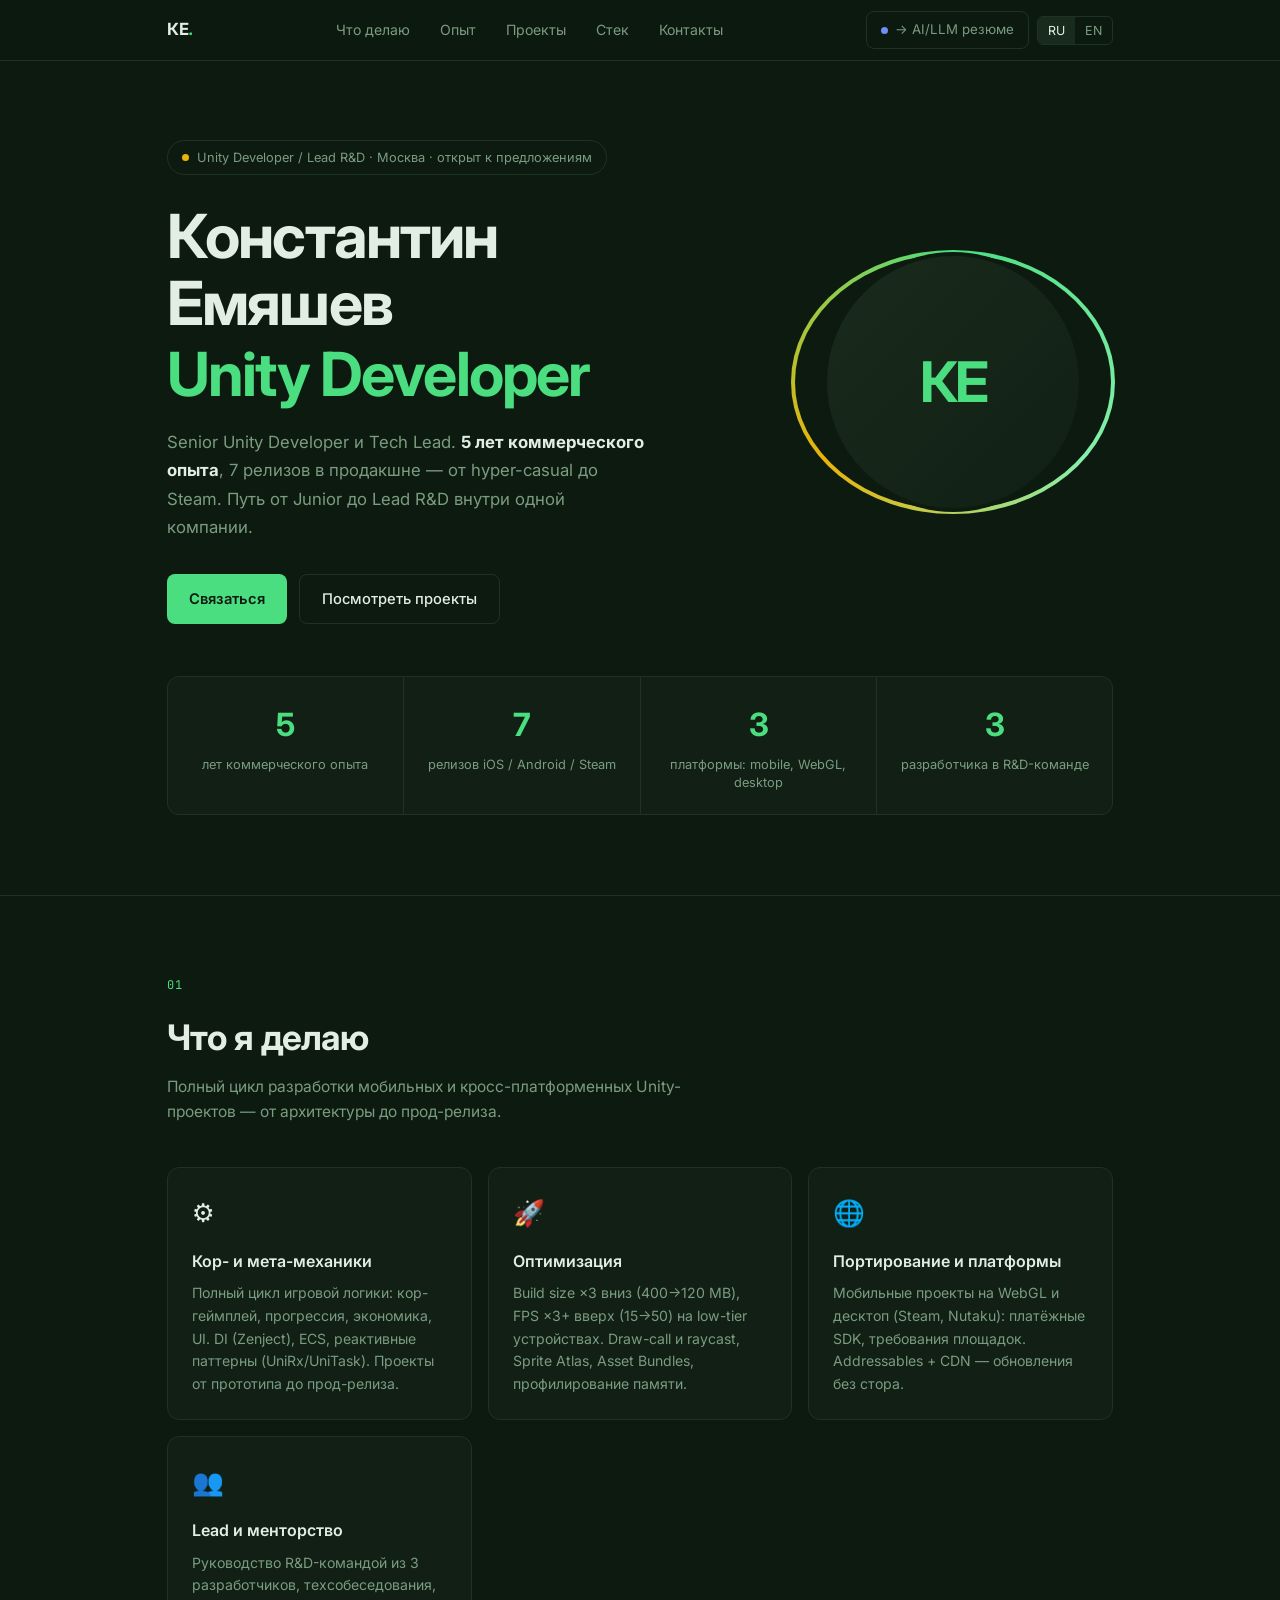
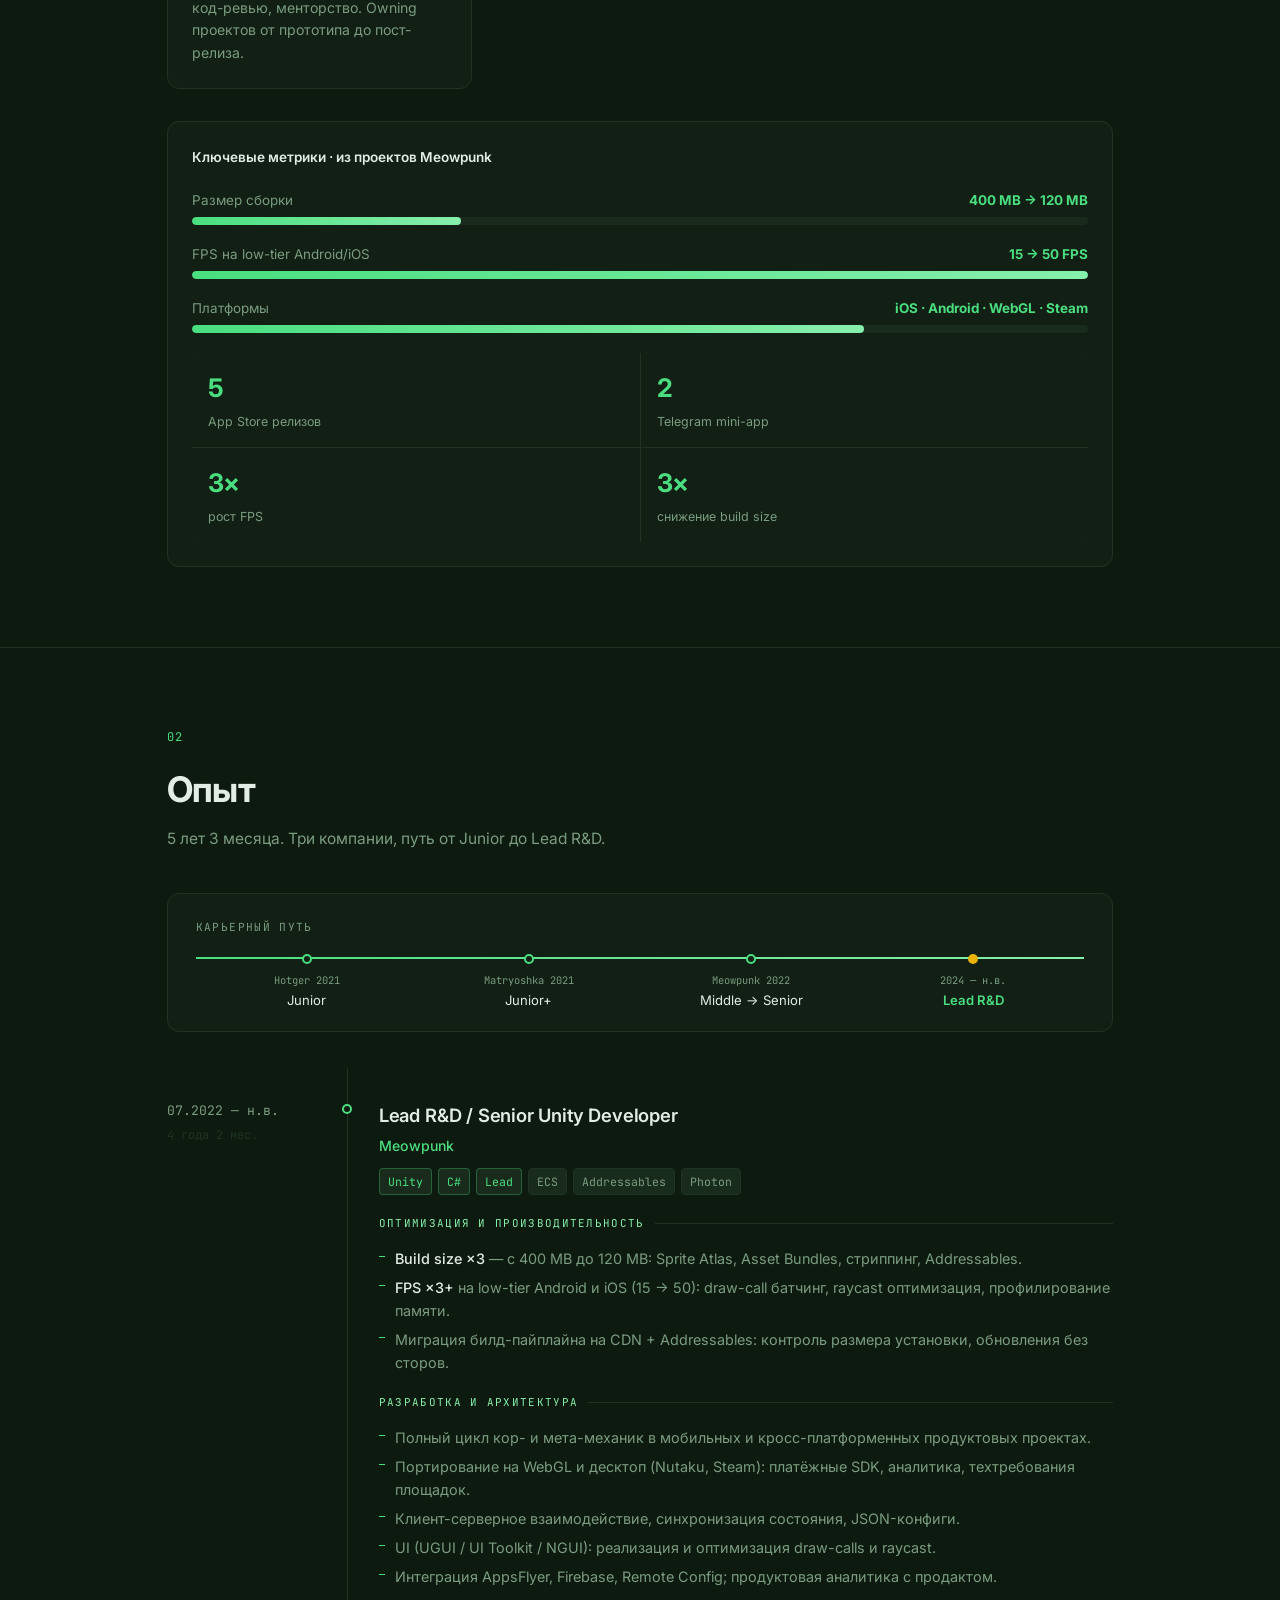
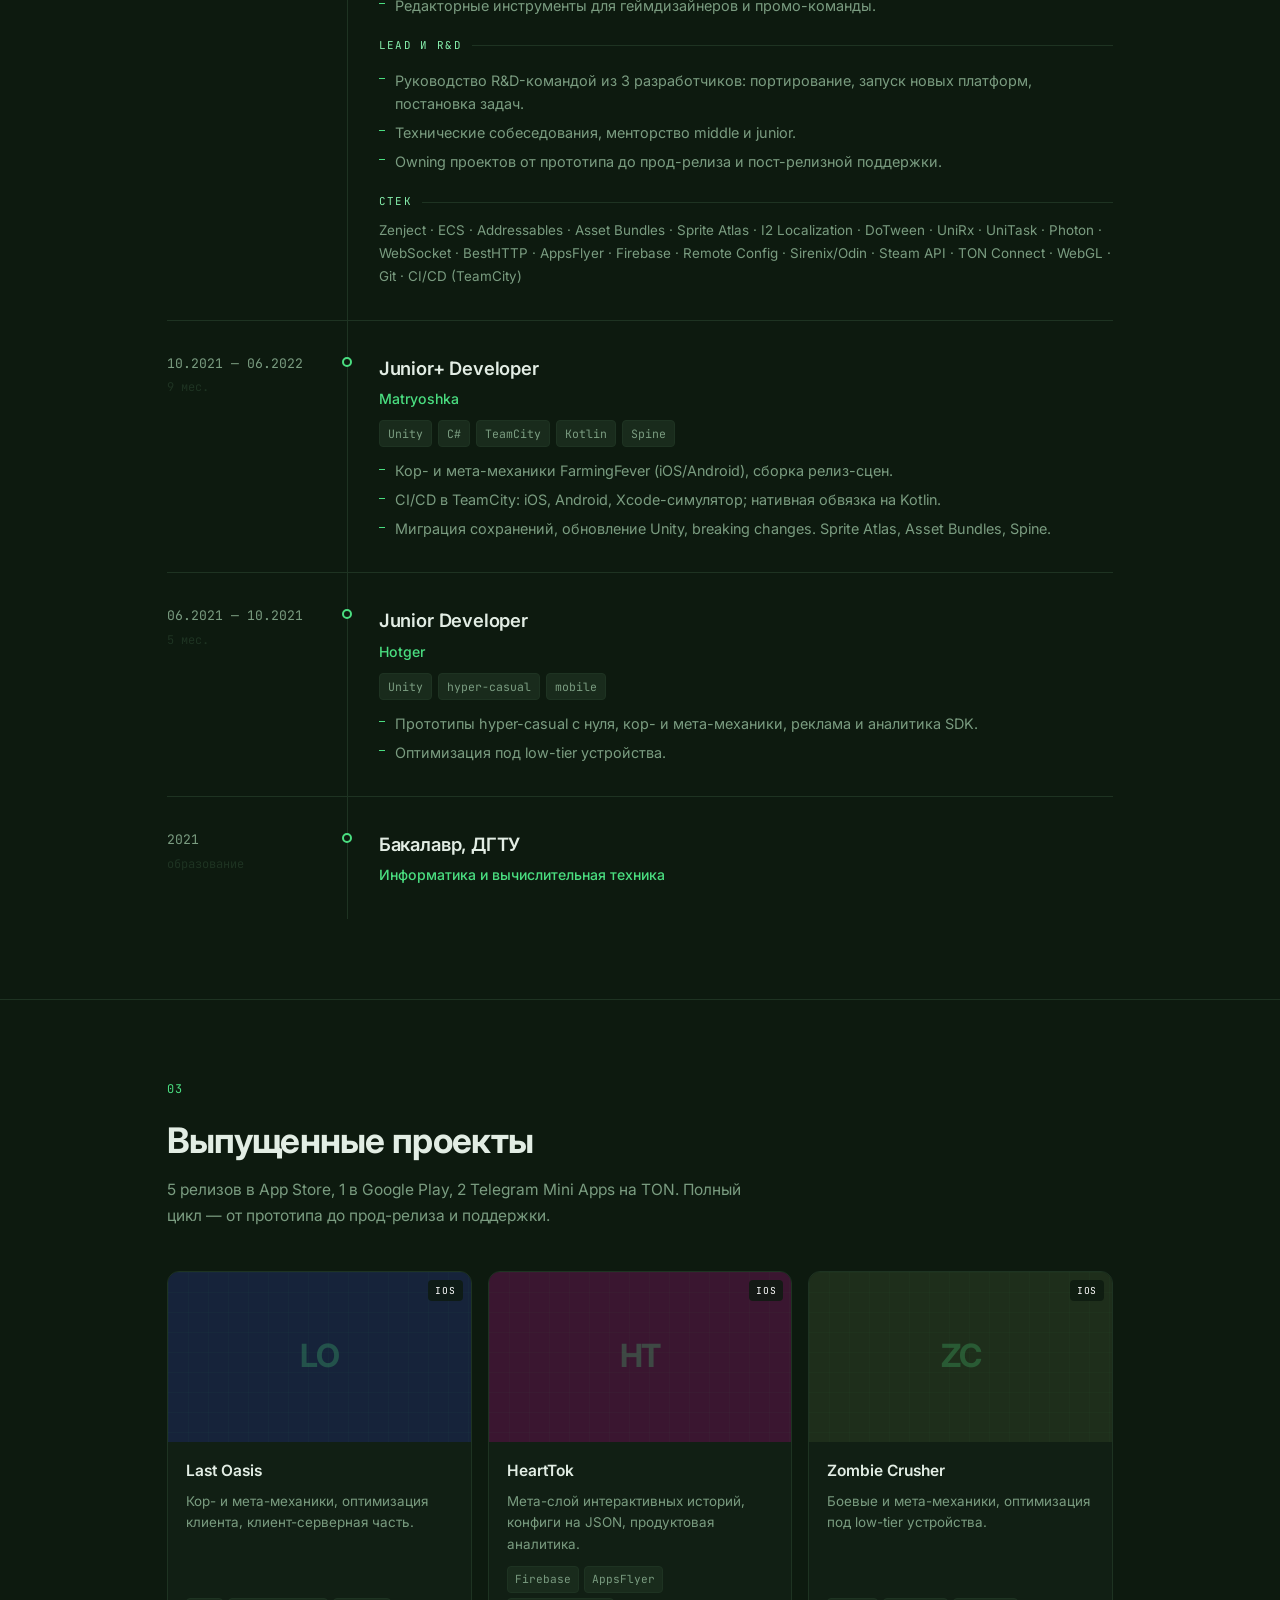
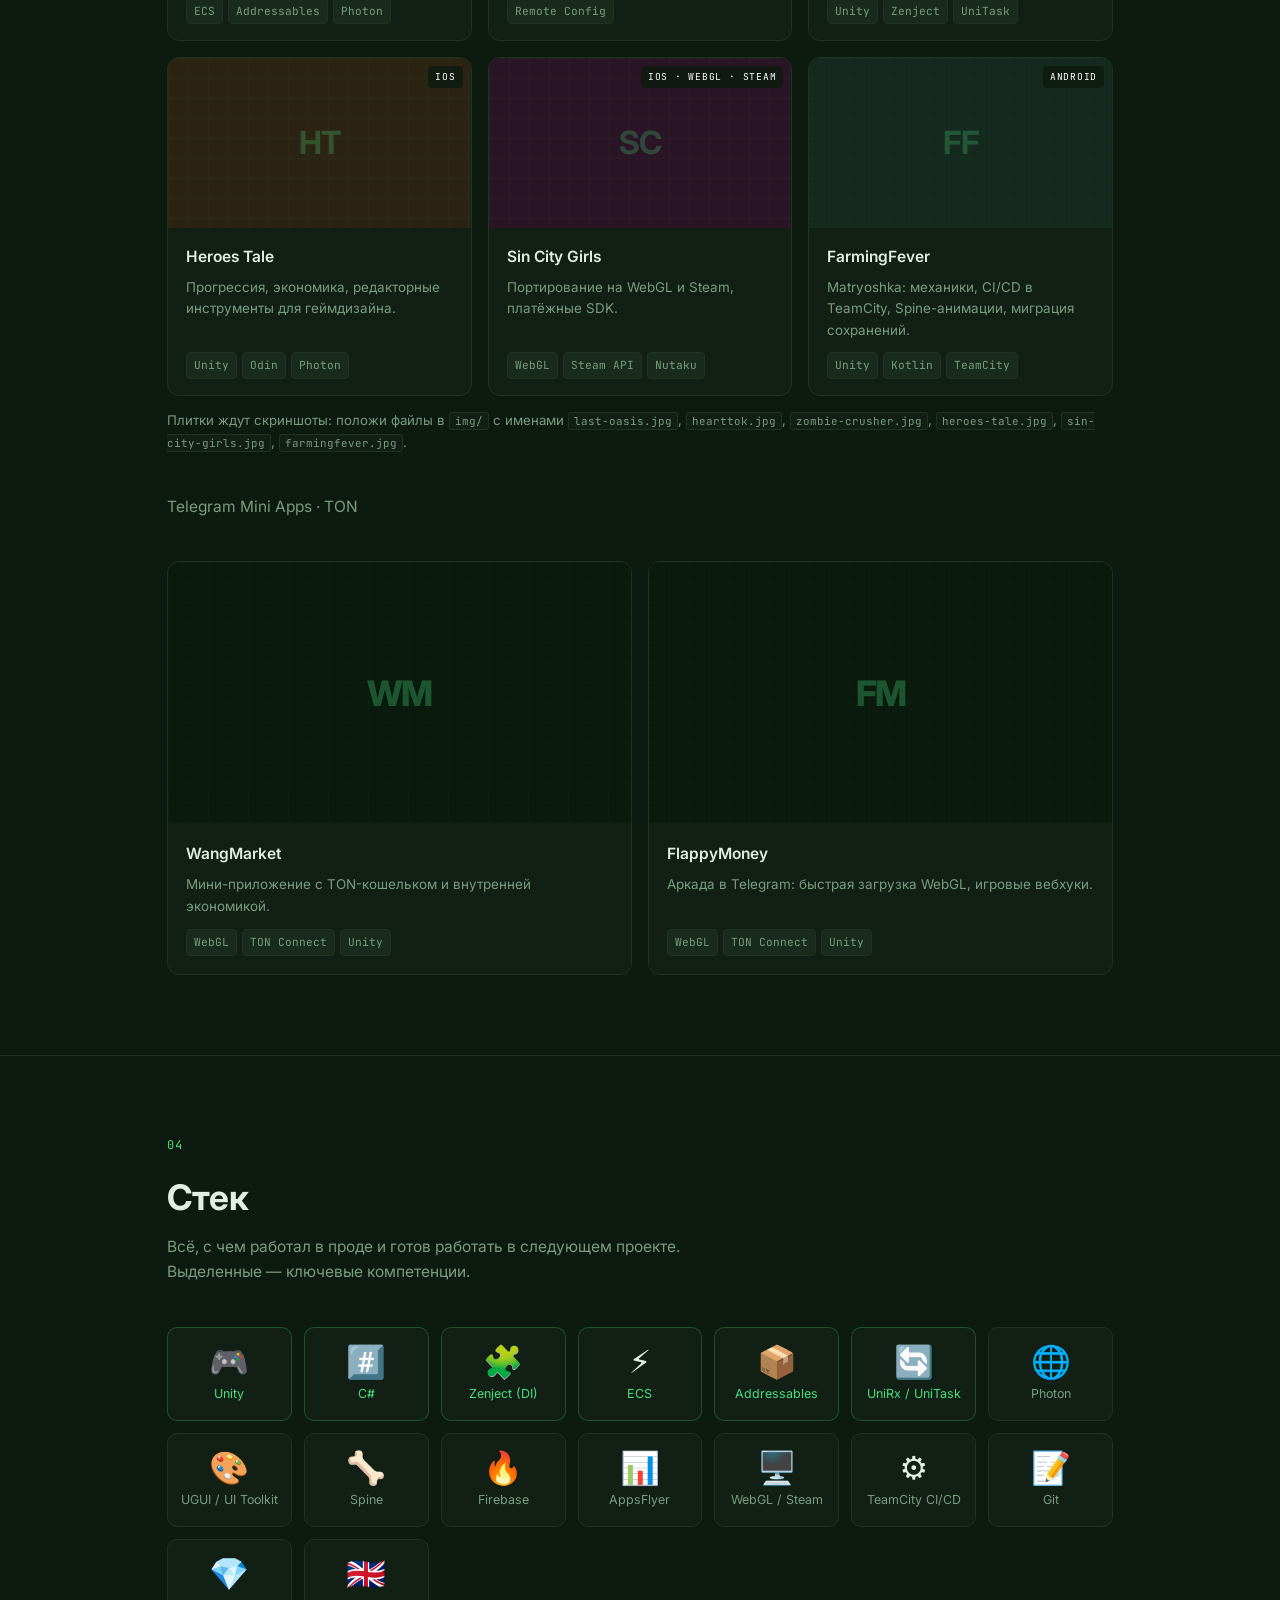
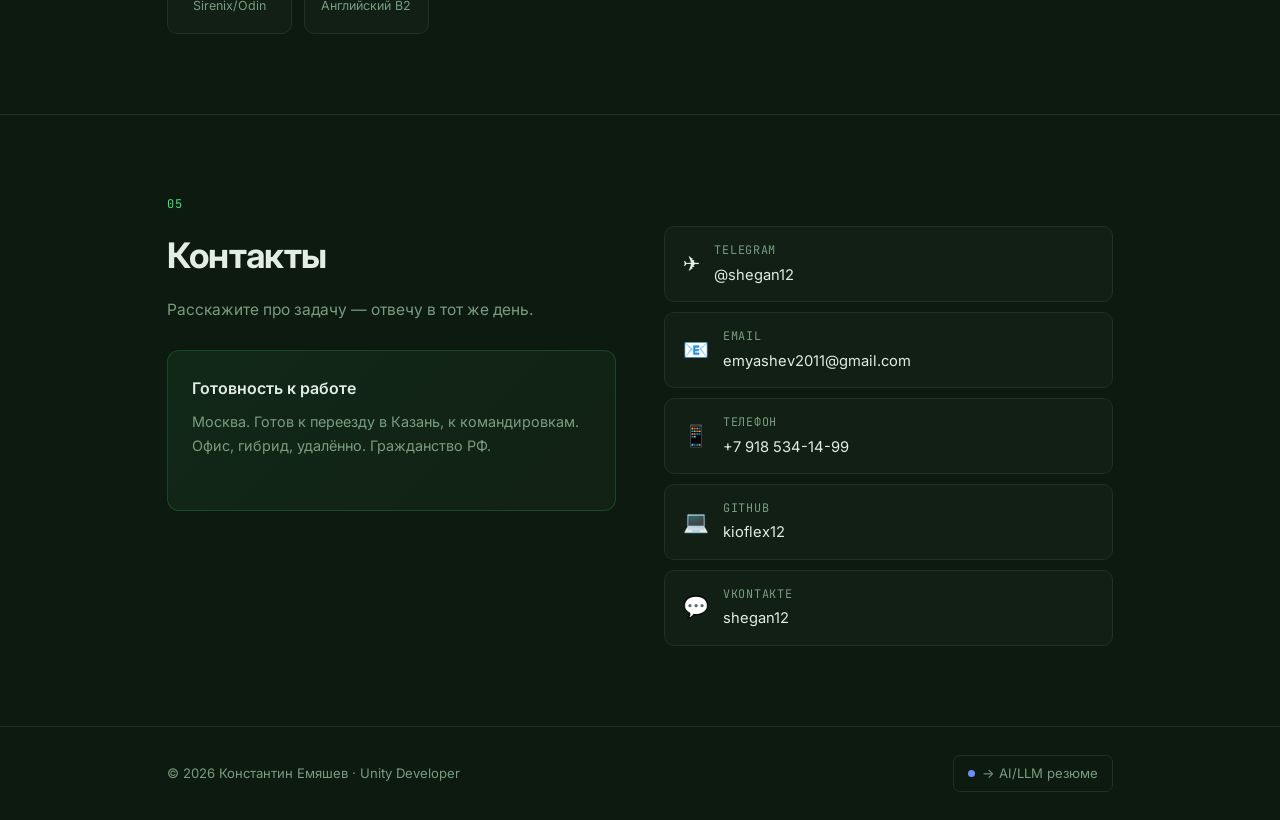
==== unity.html @ d5de6c8e "portfolio: two dark resumes (AI/LLM + Unity)" ====
<!DOCTYPE html>
<html lang="ru">
<head>
<meta charset="utf-8">
<meta name="viewport" content="width=device-width, initial-scale=1">
<meta name="color-scheme" content="dark">
<meta name="theme-color" content="#0D1A0F">
<title>Константин Емяшев — Unity Developer</title>
<link rel="preconnect" href="https://fonts.googleapis.com">
<link rel="preconnect" href="https://fonts.gstatic.com" crossorigin>
<link href="https://fonts.googleapis.com/css2?family=Inter:wght@300;400;500;600;700&family=JetBrains+Mono:wght@400;500&display=swap" rel="stylesheet">
<style>
*{box-sizing:border-box;margin:0;padding:0}
:root{
  --bg:#0D1A0F;
  --bg2:#111F14;
  --bg3:#192B1C;
  --border:#1E3322;
  --text:#E2EDE4;
  --muted:#7A9C80;
  --accent:#4ADE80;
  --accent2:#86EFAC;
  --signal:#EAB308;
  --pad:clamp(20px,6vw,80px);
  --maxw:1100px;
}
::selection{background:rgba(74,222,128,.3);color:#0D1A0F}
::-webkit-scrollbar{width:11px;height:11px}
::-webkit-scrollbar-track{background:#0D1A0F}
::-webkit-scrollbar-thumb{background:#22402A;border-radius:6px;border:2px solid #0D1A0F}
::-webkit-scrollbar-thumb:hover{background:#2F5539}
html{scrollbar-color:#22402A #0D1A0F}
html{scroll-behavior:smooth;background:#0D1A0F;color-scheme:dark;-webkit-tap-highlight-color:rgba(74,222,128,.22)}
body{background:var(--bg);color:var(--text);font-family:'Inter',system-ui,sans-serif;font-size:16px;line-height:1.65;-webkit-font-smoothing:antialiased;overflow-x:hidden}
a{color:inherit;text-decoration:none}
img{display:block;max-width:100%}
.wrap{max-width:var(--maxw);margin:0 auto;padding:0 var(--pad)}

/* NAV */
nav{position:fixed;top:0;left:0;right:0;z-index:100;background:rgba(13,26,15,.88);backdrop-filter:blur(16px);border-bottom:1px solid var(--border)}
.nav-in{max-width:var(--maxw);margin:0 auto;padding:0 var(--pad);height:60px;display:flex;align-items:center;gap:8px}
.nav-logo{font-weight:700;font-size:1.05rem;letter-spacing:-.01em;flex:none}
.nav-logo span{color:var(--accent)}
.nav-links{display:flex;gap:2px;margin:0 auto}
.nav-links a{padding:7px 14px;border-radius:6px;font-size:.88rem;color:var(--muted);transition:.2s}
.nav-links a:hover,.nav-links a.active{background:var(--bg3);color:var(--text)}
.nav-switch a{display:inline-flex;align-items:center;gap:7px;padding:7px 14px;border:1px solid var(--border);border-radius:8px;font-size:.83rem;color:var(--muted);transition:.2s}
.nav-switch a:hover{border-color:var(--accent2);color:var(--accent2)}
.nav-switch .pip{width:7px;height:7px;border-radius:50%;background:#6C8EF5;flex:none}
.lang-sw{display:flex;border:1px solid var(--border);border-radius:6px;overflow:hidden}
.lang-sw button{background:none;border:0;padding:6px 10px;cursor:pointer;color:var(--muted);font-size:.78rem;font-family:inherit;transition:.18s}
.lang-sw button.on{background:var(--bg3);color:var(--text)}
#progress{position:fixed;top:0;left:0;height:2px;background:var(--accent);z-index:200;width:0}

/* HERO */
#home{padding:140px 0 80px;border-top:0}
.hero-grid{display:grid;grid-template-columns:1fr 320px;gap:64px;align-items:center}
.hero-eyebrow{display:inline-flex;align-items:center;gap:8px;border:1px solid var(--border);border-radius:20px;padding:6px 14px;font-size:.8rem;color:var(--muted);margin-bottom:28px}
.hero-eyebrow .dot{width:7px;height:7px;border-radius:50%;background:var(--signal);animation:pulse 2s ease-out infinite}
@keyframes pulse{0%{box-shadow:0 0 0 0 rgba(234,179,8,.5)}70%{box-shadow:0 0 0 10px transparent}100%{box-shadow:0 0 0 0 transparent}}
h1{font-size:clamp(2.4rem,5.5vw,3.8rem);font-weight:700;line-height:1.1;letter-spacing:-.03em}
h1 .role-line{display:block;color:var(--accent);margin-top:4px}
.hero-sub{margin-top:20px;color:var(--muted);max-width:44ch;font-size:1.05rem;line-height:1.7}
.hero-sub b{color:var(--text)}
.hero-cta{display:flex;gap:12px;margin-top:32px;flex-wrap:wrap}
.btn{display:inline-flex;align-items:center;gap:8px;padding:12px 22px;border-radius:8px;font-size:.92rem;font-weight:500;font-family:inherit;cursor:pointer;border:0;transition:.2s}
.btn-primary{background:var(--accent);color:#0D1A0F;font-weight:600}
.btn-primary:hover{background:var(--accent2);transform:translateY(-1px)}
.btn-outline{background:transparent;border:1px solid var(--border);color:var(--text)}
.btn-outline:hover{border-color:var(--accent);color:var(--accent)}
.salary-badge{display:inline-flex;align-items:baseline;gap:8px;margin-top:22px;background:linear-gradient(135deg,rgba(74,222,128,.1),rgba(134,239,172,.06));border:1px solid rgba(74,222,128,.22);border-radius:10px;padding:12px 18px}
.salary-badge .amount{font-size:1.6rem;font-weight:700;letter-spacing:-.02em;color:var(--accent)}
.salary-badge .label{font-size:.78rem;color:var(--muted)}
/* avatar spinner — green variant */
.avatar-wrap{position:relative;display:flex;justify-content:center}
.avatar-wrap::before{content:"";position:absolute;inset:-2px;border-radius:50%;background:conic-gradient(var(--accent),var(--accent2),var(--signal),var(--accent));animation:spin 10s linear infinite}
@keyframes spin{to{transform:rotate(360deg)}}
.avatar-wrap::after{content:"";position:absolute;inset:2px;border-radius:50%;background:var(--bg)}
.avatar-placeholder{width:260px;height:260px;border-radius:50%;background:linear-gradient(135deg,var(--bg3),var(--bg2));border:4px solid var(--bg);position:relative;z-index:1;display:flex;align-items:center;justify-content:center;font-size:3.5rem;font-weight:700;color:var(--accent);letter-spacing:-.05em}
/* stats */
.stats{display:grid;grid-template-columns:repeat(4,1fr);gap:1px;background:var(--border);border:1px solid var(--border);border-radius:12px;overflow:hidden;margin-top:52px}
.stat{background:var(--bg2);padding:22px 18px;text-align:center}
.stat .n{font-size:2rem;font-weight:700;letter-spacing:-.03em;color:var(--accent)}
.stat .l{font-size:.8rem;color:var(--muted);margin-top:4px;line-height:1.4}

/* metrics panel */
.metrics-panel{background:var(--bg2);border:1px solid var(--border);border-radius:12px;padding:24px;overflow:hidden}
.mp-head{font-size:.85rem;font-weight:600;margin-bottom:20px;color:var(--text)}
.mp-item{margin-bottom:18px}
.mp-item:last-child{margin-bottom:0}
.mp-label{font-size:.84rem;color:var(--muted);margin-bottom:6px;display:flex;justify-content:space-between}
.mp-label b{color:var(--accent)}
.mp-track{height:8px;background:var(--bg3);border-radius:4px;overflow:hidden}
.mp-fill{height:100%;width:var(--w);background:linear-gradient(90deg,var(--accent),var(--accent2));border-radius:4px;transform-origin:left;animation:grow 1.4s cubic-bezier(.2,.8,.2,1) both;animation-delay:var(--d,0s)}
@keyframes grow{from{transform:scaleX(0)}to{transform:scaleX(1)}}
.mp-grid{display:grid;grid-template-columns:1fr 1fr;gap:1px;background:var(--border);margin-top:1px;border-radius:8px;overflow:hidden}
.mp-box{background:var(--bg2);padding:14px 16px}
.mp-box .n{font-size:1.6rem;font-weight:700;letter-spacing:-.03em;color:var(--accent)}
.mp-box .l{font-size:.78rem;color:var(--muted);margin-top:3px}

/* sections */
section{padding:80px 0;border-top:1px solid var(--border)}
.sec-label{font-size:.75rem;font-family:'JetBrains Mono',monospace;letter-spacing:.14em;text-transform:uppercase;color:var(--accent);margin-bottom:12px}
h2{font-size:clamp(1.6rem,3vw,2.2rem);font-weight:700;letter-spacing:-.02em;margin-bottom:8px}
.sec-sub{color:var(--muted);max-width:58ch;margin-bottom:42px;font-size:.97rem}

/* cap cards */
.cap-grid{display:grid;grid-template-columns:repeat(auto-fit,minmax(240px,1fr));gap:16px}
.cap-card{background:var(--bg2);border:1px solid var(--border);border-radius:12px;padding:24px;position:relative;overflow:hidden;transition:border-color .25s,transform .25s}
.cap-card::before{content:"";position:absolute;inset:0;background:linear-gradient(135deg,rgba(74,222,128,.05),transparent);opacity:0;transition:opacity .3s}
.cap-card:hover{border-color:var(--accent);transform:translateY(-3px)}
.cap-card:hover::before{opacity:1}
.cap-icon{font-size:1.6rem;margin-bottom:14px}
.cap-card h3{font-size:1rem;font-weight:600;margin-bottom:8px}
.cap-card p{font-size:.88rem;color:var(--muted);line-height:1.6}

/* experience */
.track-wrap{background:var(--bg2);border:1px solid var(--border);border-radius:12px;padding:24px 28px 22px;margin-bottom:36px}
.track-label{font-family:'JetBrains Mono',monospace;font-size:.7rem;letter-spacing:.12em;text-transform:uppercase;color:var(--muted);margin-bottom:20px}
.track-rail{position:relative;height:2px;background:var(--border)}
.track-rail .fill{position:absolute;inset:0;width:0;background:linear-gradient(90deg,var(--accent),var(--accent2));transition:width 1.6s cubic-bezier(.3,.8,.2,1) .1s}
.track-wrap.go .fill{width:100%}
.track-pts{display:grid;margin-top:-5px}
.track-pt{text-align:center}
.track-pt .dot{width:10px;height:10px;border:2px solid var(--border);background:var(--bg2);border-radius:50%;margin:0 auto;transform:scale(.4);transition:transform .4s,border-color .4s;transition-delay:var(--td)}
.track-wrap.go .dot{transform:scale(1);border-color:var(--accent)}
.track-pt.last .dot{background:var(--signal)}
.track-wrap.go .track-pt.last .dot{border-color:var(--signal)}
.track-pt .yr{font-family:'JetBrains Mono',monospace;font-size:.65rem;color:var(--muted);margin-top:8px;display:block}
.track-pt .rl{font-size:.82rem;color:var(--text);margin-top:3px;display:block;line-height:1.3}
.track-pt.last .rl{color:var(--accent);font-weight:600}

.timeline{display:grid;gap:0}
.job{display:grid;grid-template-columns:180px 1fr;gap:32px;padding:32px 0;border-top:1px solid var(--border);position:relative}
.job::before{content:"";position:absolute;left:180px;top:0;bottom:0;width:1px;background:var(--border)}
.job:first-child{border-top:0}
.job-when{padding-right:24px}
.job-when .period{font-size:.82rem;color:var(--muted);font-family:'JetBrains Mono',monospace}
.job-when .dur{font-size:.75rem;color:var(--border);margin-top:4px;font-family:'JetBrains Mono',monospace}
.job-dot{width:10px;height:10px;border-radius:50%;border:2px solid var(--accent);background:var(--bg);position:absolute;left:175px;top:36px}
.job h3{font-size:1.15rem;font-weight:600;letter-spacing:-.01em}
.job .co{color:var(--accent);font-size:.88rem;margin-top:4px;font-weight:500}
.job-tags{display:flex;gap:6px;flex-wrap:wrap;margin-top:10px}
.tag{font-size:.72rem;font-family:'JetBrains Mono',monospace;background:var(--bg3);border:1px solid var(--border);padding:3px 8px;border-radius:4px;color:var(--muted)}
.tag.hi{border-color:rgba(74,222,128,.3);color:var(--accent)}
ul.jlist{margin-top:14px;list-style:none;display:grid;gap:6px}
ul.jlist li{font-size:.9rem;color:var(--muted);padding-left:16px;position:relative;line-height:1.6}
ul.jlist li::before{content:"";position:absolute;left:0;top:.65em;width:6px;height:1px;background:var(--accent)}
ul.jlist li b{color:var(--text);font-weight:500}
.job-sub{font-family:'JetBrains Mono',monospace;font-size:.68rem;letter-spacing:.12em;text-transform:uppercase;color:var(--accent2);margin-top:20px;margin-bottom:8px;display:flex;align-items:center;gap:10px}
.job-sub::after{content:"";height:1px;background:var(--border);flex:1}
.stack-inline{font-size:.84rem;color:var(--muted);margin-top:6px;line-height:1.7}

/* projects — shot cards */
.shots-grid{display:grid;grid-template-columns:repeat(auto-fill,minmax(260px,1fr));gap:16px}
.shot-card{background:var(--bg2);border:1px solid var(--border);border-radius:12px;overflow:hidden;text-decoration:none;display:flex;flex-direction:column;transition:border-color .25s,transform .25s}
.shot-card:hover{border-color:var(--accent);transform:translateY(-4px)}
.shot-cover{aspect-ratio:16/9;background:var(--bg3);position:relative;overflow:hidden;display:flex;align-items:center;justify-content:center;background-size:cover;background-position:center}
.shot-cover .cg{position:absolute;inset:0;opacity:.22;background:linear-gradient(rgba(74,222,128,.12) 1px,transparent 1px) 0 0/100% 20px,linear-gradient(90deg,rgba(74,222,128,.12) 1px,transparent 1px) 0 0/20px 100%}
.shot-cover.has-img .cg,.shot-cover.has-img .mk{display:none}
.shot-cover::after{content:"";position:absolute;inset:0;background:linear-gradient(110deg,transparent 40%,rgba(255,255,255,.07) 50%,transparent 60%);transform:translateX(-120%);transition:transform .7s ease}
.shot-card:hover .shot-cover::after{transform:translateX(120%)}
.shot-cover .pf-tag{position:absolute;top:8px;right:8px;font-family:'JetBrains Mono',monospace;font-size:.6rem;letter-spacing:.08em;text-transform:uppercase;background:rgba(13,26,15,.82);color:#fff;padding:3px 7px;border-radius:4px}
.shot-cover .mk{font-size:2rem;font-weight:700;letter-spacing:-.04em;color:rgba(74,222,128,.25);position:relative;z-index:1;transition:transform .4s}
.shot-card:hover .mk{transform:scale(1.08)}
.shot-body{padding:16px 18px;flex:1;display:flex;flex-direction:column;gap:7px}
.shot-body h3{font-size:.97rem;font-weight:600}
.shot-body p{font-size:.84rem;color:var(--muted);line-height:1.6;flex:1}
.shot-tags{display:flex;flex-wrap:wrap;gap:5px;margin-top:4px}
.shot-tags span{font-size:.7rem;font-family:'JetBrains Mono',monospace;background:var(--bg3);border:1px solid var(--border);padding:3px 7px;border-radius:4px;color:var(--muted)}
.proj-grid{display:grid;grid-template-columns:repeat(auto-fit,minmax(280px,1fr));gap:16px}
.proj-card{background:var(--bg2);border:1px solid var(--border);border-radius:12px;overflow:hidden;text-decoration:none;display:flex;flex-direction:column;transition:border-color .25s,transform .25s}
.proj-card:hover{border-color:var(--accent);transform:translateY(-4px)}
.proj-cover{aspect-ratio:16/9;background:var(--bg3);display:flex;align-items:center;justify-content:center;font-size:2.2rem;position:relative;overflow:hidden}
.proj-cover .cg{position:absolute;inset:0;opacity:.22;background:linear-gradient(rgba(74,222,128,.12) 1px,transparent 1px) 0 0/100% 20px,linear-gradient(90deg,rgba(74,222,128,.12) 1px,transparent 1px) 0 0/20px 100%}
.proj-body{padding:18px;flex:1;display:flex;flex-direction:column;gap:8px}
.proj-body h3{font-size:.97rem;font-weight:600}
.proj-body p{font-size:.84rem;color:var(--muted);line-height:1.6;flex:1}
.proj-tags{display:flex;flex-wrap:wrap;gap:5px;margin-top:4px}
.proj-tags span{font-size:.7rem;font-family:'JetBrains Mono',monospace;background:var(--bg3);border:1px solid var(--border);padding:3px 7px;border-radius:4px;color:var(--muted)}

/* stack */
.stack-grid{display:grid;grid-template-columns:repeat(auto-fill,minmax(110px,1fr));gap:12px}
.stack-item{background:var(--bg2);border:1px solid var(--border);border-radius:10px;padding:18px 12px;text-align:center;transition:border-color .2s,transform .2s,background .2s;cursor:default}
.stack-item:hover{border-color:var(--accent);transform:translateY(-3px);background:var(--bg3)}
.stack-icon{font-size:2rem;margin-bottom:8px;line-height:1}
.stack-name{font-size:.78rem;color:var(--muted);line-height:1.3}
.stack-item.key .stack-name{color:var(--accent)}
.stack-item.key{border-color:rgba(74,222,128,.25)}

/* contact */
.contact-grid{display:grid;grid-template-columns:1fr 1fr;gap:48px;align-items:start}
.contact-text h2{margin-bottom:12px}
.contact-text p{color:var(--muted);font-size:.97rem;margin-bottom:28px}
.contact-links{display:grid;gap:10px}
.contact-link{display:flex;align-items:center;gap:14px;background:var(--bg2);border:1px solid var(--border);border-radius:10px;padding:14px 18px;transition:border-color .2s,transform .2s}
.contact-link:hover{border-color:var(--accent);transform:translateX(4px)}
.cl-icon{font-size:1.3rem;flex:none}
.cl-body .cl-label{font-size:.74rem;color:var(--muted);font-family:'JetBrains Mono',monospace;letter-spacing:.06em;text-transform:uppercase}
.cl-body .cl-val{font-size:.92rem;color:var(--text);margin-top:2px}
.avail-card{background:linear-gradient(135deg,rgba(74,222,128,.07),rgba(134,239,172,.04));border:1px solid rgba(74,222,128,.18);border-radius:12px;padding:24px;margin-top:20px}
.avail-card p{color:var(--muted);font-size:.9rem;line-height:1.7}
.avail-card .ac-head{font-weight:600;color:var(--text);margin-bottom:8px;font-size:1rem}
footer{border-top:1px solid var(--border);padding:28px 0}
.foot-in{display:flex;justify-content:space-between;align-items:center;flex-wrap:wrap;gap:12px}
.foot-in span{font-size:.82rem;color:var(--muted)}
.foot-other a{display:inline-flex;align-items:center;gap:7px;font-size:.83rem;color:var(--muted);border:1px solid var(--border);padding:7px 14px;border-radius:7px;transition:.2s}
.foot-other a:hover{border-color:#6C8EF5;color:#6C8EF5}
.foot-other .pip2{width:7px;height:7px;border-radius:50%;background:#6C8EF5}
/* note */
.shot-note{font-size:.83rem;color:var(--muted);margin-top:14px}
.shot-note code{background:var(--bg2);border:1px solid var(--border);padding:1px 5px;border-radius:3px;font-family:'JetBrains Mono',monospace;font-size:.82em}

/* reveal */
.rv{opacity:0;transform:translateY(18px);transition:opacity .65s ease,transform .65s ease;transition-delay:var(--rd,0s)}
.rv.in{opacity:1;transform:none}

@media(max-width:860px){
  .hero-grid{grid-template-columns:1fr}
  .avatar-wrap{display:none}
  .stats{grid-template-columns:repeat(2,1fr)}
  .job{grid-template-columns:1fr;gap:12px}
  .job::before,.job-dot{display:none}
  .nav-links{display:none}
  .contact-grid{grid-template-columns:1fr}
  .track-pts{font-size:.7rem}
}
@media(prefers-reduced-motion:reduce){
  *{animation-duration:.001s!important;transition-duration:.001s!important}
  .rv{opacity:1;transform:none}
  .mp-fill{animation:none;transform:scaleX(1)}
}
</style>
</head>
<body>
<div id="progress"></div>
<nav>
  <div class="nav-in">
    <a class="nav-logo" href="#home">КЕ<span>.</span></a>
    <div class="nav-links">
      <a href="#cap" data-i="n1">Что делаю</a>
      <a href="#exp" data-i="n2">Опыт</a>
      <a href="#proj" data-i="n3">Проекты</a>
      <a href="#stack" data-i="n4">Стек</a>
      <a href="#contact" data-i="n5">Контакты</a>
    </div>
    <div class="nav-switch">
      <a href="ai.html"><span class="pip"></span><span data-i="sw">→ AI/LLM резюме</span></a>
    </div>
    <div class="lang-sw">
      <button class="on" id="ru">RU</button>
      <button id="en">EN</button>
    </div>
  </div>
</nav>

<!-- HERO -->
<section id="home">
<div class="wrap">
  <div class="hero-grid">
    <div>
      <div class="hero-eyebrow"><span class="dot"></span><span data-i="ey">Unity Developer / Lead R&D · Москва · открыт к предложениям</span></div>
      <h1>
        <span>Константин Емяшев</span>
        <span class="role-line" data-i="h1role">Unity Developer</span>
      </h1>
      <p class="hero-sub rv" style="--rd:.2s" data-i="sub">Senior Unity Developer и Tech Lead. <b>5 лет коммерческого опыта</b>, 7 релизов в продакшне — от hyper-casual до Steam. Путь от Junior до Lead R&D внутри одной компании.</p>
      <div class="hero-cta rv" style="--rd:.4s">
        <a href="#contact" class="btn btn-primary" data-i="cta1">Связаться</a>
        <a href="#proj" class="btn btn-outline" data-i="cta2">Посмотреть проекты</a>
      </div>
    </div>
    <div class="avatar-wrap rv" style="--rd:.15s">
      <div class="avatar-placeholder" id="avatarBox">КЕ</div>
    </div>
  </div>
  <div class="stats rv" style="--rd:.5s">
    <div class="stat"><div class="n" data-count="5">0</div><div class="l" data-i="s1">лет коммерческого опыта</div></div>
    <div class="stat"><div class="n" data-count="7">0</div><div class="l" data-i="s2">релизов iOS / Android / Steam</div></div>
    <div class="stat"><div class="n" data-count="3">0</div><div class="l" data-i="s3">платформы: mobile, WebGL, desktop</div></div>
    <div class="stat"><div class="n" data-count="3">0</div><div class="l" data-i="s4">разработчика в R&D-команде</div></div>
  </div>
</div>
</section>

<!-- CAPABILITIES -->
<section id="cap">
<div class="wrap">
  <div class="rv"><div class="sec-label">01</div>
  <h2 data-i="h-cap">Что я делаю</h2>
  <p class="sec-sub" data-i="sub-cap">Полный цикл разработки мобильных и кросс-платформенных Unity-проектов — от архитектуры до прод-релиза.</p></div>
  <div class="cap-grid rv">
    <div class="cap-card"><div class="cap-icon">⚙️</div><h3 data-i="c1h">Кор- и мета-механики</h3><p data-i="c1p">Полный цикл игровой логики: кор-геймплей, прогрессия, экономика, UI. DI (Zenject), ECS, реактивные паттерны (UniRx/UniTask). Проекты от прототипа до прод-релиза.</p></div>
    <div class="cap-card"><div class="cap-icon">🚀</div><h3 data-i="c2h">Оптимизация</h3><p data-i="c2p">Build size ×3 вниз (400→120 MB), FPS ×3+ вверх (15→50) на low-tier устройствах. Draw-call и raycast, Sprite Atlas, Asset Bundles, профилирование памяти.</p></div>
    <div class="cap-card"><div class="cap-icon">🌐</div><h3 data-i="c3h">Портирование и платформы</h3><p data-i="c3p">Мобильные проекты на WebGL и десктоп (Steam, Nutaku): платёжные SDK, требования площадок. Addressables + CDN — обновления без стора.</p></div>
    <div class="cap-card"><div class="cap-icon">👥</div><h3 data-i="c4h">Lead и менторство</h3><p data-i="c4p">Руководство R&D-командой из 3 разработчиков, техсобеседования, код-ревью, менторство. Owning проектов от прототипа до пост-релиза.</p></div>
  </div>

  <!-- Metrics panel (instead of pipeline) -->
  <div class="metrics-panel rv" style="margin-top:32px">
    <div class="mp-head" data-i="mp-head">Ключевые метрики · из проектов Meowpunk</div>
    <div class="mp-item">
      <div class="mp-label"><span data-i="mp1">Размер сборки</span><b>400 MB → 120 MB</b></div>
      <div class="mp-track"><div class="mp-fill" style="--w:30%;--d:.1s"></div></div>
    </div>
    <div class="mp-item">
      <div class="mp-label"><span data-i="mp2">FPS на low-tier Android/iOS</span><b>15 → 50 FPS</b></div>
      <div class="mp-track"><div class="mp-fill" style="--w:100%;--d:.3s"></div></div>
    </div>
    <div class="mp-item">
      <div class="mp-label"><span data-i="mp3">Платформы</span><b>iOS · Android · WebGL · Steam</b></div>
      <div class="mp-track"><div class="mp-fill" style="--w:75%;--d:.5s"></div></div>
    </div>
    <div class="mp-grid" style="margin-top:20px">
      <div class="mp-box"><div class="n">5</div><div class="l" data-i="mb1">App Store релизов</div></div>
      <div class="mp-box"><div class="n">2</div><div class="l" data-i="mb2">Telegram mini-app</div></div>
      <div class="mp-box"><div class="n">3×</div><div class="l" data-i="mb3">рост FPS</div></div>
      <div class="mp-box"><div class="n">3×</div><div class="l" data-i="mb4">снижение build size</div></div>
    </div>
  </div>
</div>
</section>

<!-- EXPERIENCE -->
<section id="exp">
<div class="wrap">
  <div class="rv"><div class="sec-label">02</div>
  <h2 data-i="h-exp">Опыт</h2>
  <p class="sec-sub" data-i="sub-exp">5 лет 3 месяца. Три компании, путь от Junior до Lead R&D.</p></div>

  <div class="track-wrap rv" id="utrack">
    <div class="track-label" data-i="tr">Карьерный путь</div>
    <div class="track-rail"><div class="fill"></div></div>
    <div class="track-pts" style="grid-template-columns:repeat(4,1fr)">
      <div class="track-pt"><div class="dot" style="--td:.2s"></div><span class="yr">Hotger 2021</span><span class="rl">Junior</span></div>
      <div class="track-pt"><div class="dot" style="--td:.6s"></div><span class="yr">Matryoshka 2021</span><span class="rl">Junior+</span></div>
      <div class="track-pt"><div class="dot" style="--td:1.0s"></div><span class="yr">Meowpunk 2022</span><span class="rl">Middle → Senior</span></div>
      <div class="track-pt last"><div class="dot" style="--td:1.4s"></div><span class="yr">2024 — <span data-i="now">н.в.</span></span><span class="rl">Lead R&D</span></div>
    </div>
  </div>

  <div class="timeline">
    <div class="job rv">
      <div class="job-when"><div class="period mono">07.2022 — <span data-i="now">н.в.</span></div><div class="dur mono" data-i="d1">4 года 2 мес.</div></div>
      <div class="job-dot"></div>
      <div>
        <h3 data-i="j1t">Lead R&D / Senior Unity Developer</h3>
        <div class="co">Meowpunk</div>
        <div class="job-tags"><span class="tag hi">Unity</span><span class="tag hi">C#</span><span class="tag hi">Lead</span><span class="tag">ECS</span><span class="tag">Addressables</span><span class="tag">Photon</span></div>
        <div class="job-sub" data-i="js1">Оптимизация и производительность</div>
        <ul class="jlist">
          <li data-i="j1a"><b>Build size ×3</b> — с 400 MB до 120 MB: Sprite Atlas, Asset Bundles, стриппинг, Addressables.</li>
          <li data-i="j1b"><b>FPS ×3+</b> на low-tier Android и iOS (15 → 50): draw-call батчинг, raycast оптимизация, профилирование памяти.</li>
          <li data-i="j1c">Миграция билд-пайплайна на CDN + Addressables: контроль размера установки, обновления без сторов.</li>
        </ul>
        <div class="job-sub" data-i="js2">Разработка и архитектура</div>
        <ul class="jlist">
          <li data-i="j1d">Полный цикл кор- и мета-механик в мобильных и кросс-платформенных продуктовых проектах.</li>
          <li data-i="j1e">Портирование на WebGL и десктоп (Nutaku, Steam): платёжные SDK, аналитика, техтребования площадок.</li>
          <li data-i="j1f">Клиент-серверное взаимодействие, синхронизация состояния, JSON-конфиги.</li>
          <li data-i="j1g">UI (UGUI / UI Toolkit / NGUI): реализация и оптимизация draw-calls и raycast.</li>
          <li data-i="j1h">Интеграция AppsFlyer, Firebase, Remote Config; продуктовая аналитика с продактом.</li>
          <li data-i="j1i">Редакторные инструменты для геймдизайнеров и промо-команды.</li>
        </ul>
        <div class="job-sub" data-i="js3">Lead и R&D</div>
        <ul class="jlist">
          <li data-i="j1j">Руководство R&D-командой из 3 разработчиков: портирование, запуск новых платформ, постановка задач.</li>
          <li data-i="j1k">Технические собеседования, менторство middle и junior.</li>
          <li data-i="j1l">Owning проектов от прототипа до прод-релиза и пост-релизной поддержки.</li>
        </ul>
        <div class="job-sub" data-i="js4">Стек</div>
        <div class="stack-inline" data-i="stk">Zenject · ECS · Addressables · Asset Bundles · Sprite Atlas · I2 Localization · DoTween · UniRx · UniTask · Photon · WebSocket · BestHTTP · AppsFlyer · Firebase · Remote Config · Sirenix/Odin · Steam API · TON Connect · WebGL · Git · CI/CD (TeamCity)</div>
      </div>
    </div>
    <div class="job rv">
      <div class="job-when"><div class="period mono">10.2021 — 06.2022</div><div class="dur mono" data-i="d2">9 мес.</div></div>
      <div class="job-dot"></div>
      <div>
        <h3 data-i="j2t">Junior+ Developer</h3>
        <div class="co">Matryoshka</div>
        <div class="job-tags"><span class="tag">Unity</span><span class="tag">C#</span><span class="tag">TeamCity</span><span class="tag">Kotlin</span><span class="tag">Spine</span></div>
        <ul class="jlist" style="margin-top:12px">
          <li data-i="j2a">Кор- и мета-механики FarmingFever (iOS/Android), сборка релиз-сцен.</li>
          <li data-i="j2b">CI/CD в TeamCity: iOS, Android, Xcode-симулятор; нативная обвязка на Kotlin.</li>
          <li data-i="j2c">Миграция сохранений, обновление Unity, breaking changes. Sprite Atlas, Asset Bundles, Spine.</li>
        </ul>
      </div>
    </div>
    <div class="job rv">
      <div class="job-when"><div class="period mono">06.2021 — 10.2021</div><div class="dur mono" data-i="d3">5 мес.</div></div>
      <div class="job-dot"></div>
      <div>
        <h3 data-i="j3t">Junior Developer</h3>
        <div class="co">Hotger</div>
        <div class="job-tags"><span class="tag">Unity</span><span class="tag">hyper-casual</span><span class="tag">mobile</span></div>
        <ul class="jlist" style="margin-top:12px">
          <li data-i="j3a">Прототипы hyper-casual с нуля, кор- и мета-механики, реклама и аналитика SDK.</li>
          <li data-i="j3b">Оптимизация под low-tier устройства.</li>
        </ul>
      </div>
    </div>
    <div class="job rv">
      <div class="job-when"><div class="period mono">2021</div><div class="dur mono" data-i="d4">образование</div></div>
      <div class="job-dot"></div>
      <div><h3 data-i="j4t">Бакалавр, ДГТУ</h3><div class="co" data-i="j4c">Информатика и вычислительная техника</div></div>
    </div>
  </div>
</div>
</section>

<!-- PROJECTS -->
<section id="proj">
<div class="wrap">
  <div class="rv"><div class="sec-label">03</div>
  <h2 data-i="h-proj">Выпущенные проекты</h2>
  <p class="sec-sub" data-i="sub-proj">5 релизов в App Store, 1 в Google Play, 2 Telegram Mini Apps на TON. Полный цикл — от прототипа до прод-релиза и поддержки.</p></div>

  <div class="shots-grid rv">
    <a class="shot-card" href="https://apps.apple.com/us/app/last-oasis/id6479317330" target="_blank" rel="noopener">
      <div class="shot-cover" data-img="last-oasis" style="background-color:#16233A"><span class="cg"></span><span class="pf-tag">iOS</span><span class="mk">LO</span></div>
      <div class="shot-body"><h3>Last Oasis</h3><p data-i="r1">Кор- и мета-механики, оптимизация клиента, клиент-серверная часть.</p><div class="shot-tags"><span>ECS</span><span>Addressables</span><span>Photon</span></div></div>
    </a>
    <a class="shot-card" href="https://apps.apple.com/us/app/hearttok-romantic-stories/id6689520791" target="_blank" rel="noopener">
      <div class="shot-cover" data-img="hearttok" style="background-color:#3A1630"><span class="cg"></span><span class="pf-tag">iOS</span><span class="mk">HT</span></div>
      <div class="shot-body"><h3>HeartTok</h3><p data-i="r2">Мета-слой интерактивных историй, конфиги на JSON, продуктовая аналитика.</p><div class="shot-tags"><span>Firebase</span><span>AppsFlyer</span><span>Remote Config</span></div></div>
    </a>
    <a class="shot-card" href="https://apps.apple.com/us/app/zombie-crusher-survival-rpg/id6446779397" target="_blank" rel="noopener">
      <div class="shot-cover" data-img="zombie-crusher" style="background-color:#1E2E1B"><span class="cg"></span><span class="pf-tag">iOS</span><span class="mk">ZC</span></div>
      <div class="shot-body"><h3>Zombie Crusher</h3><p data-i="r3">Боевые и мета-механики, оптимизация под low-tier устройства.</p><div class="shot-tags"><span>Unity</span><span>Zenject</span><span>UniTask</span></div></div>
    </a>
    <a class="shot-card" href="https://apps.apple.com/us/app/heroes-tale-raid-and-loot/id6450005708" target="_blank" rel="noopener">
      <div class="shot-cover" data-img="heroes-tale" style="background-color:#2C2413"><span class="cg"></span><span class="pf-tag">iOS</span><span class="mk">HT</span></div>
      <div class="shot-body"><h3>Heroes Tale</h3><p data-i="r4">Прогрессия, экономика, редакторные инструменты для геймдизайна.</p><div class="shot-tags"><span>Unity</span><span>Odin</span><span>Photon</span></div></div>
    </a>
    <a class="shot-card" href="https://apps.apple.com/us/app/sin-city-girls/id6474139081" target="_blank" rel="noopener">
      <div class="shot-cover" data-img="sin-city-girls" style="background-color:#2A1526"><span class="cg"></span><span class="pf-tag">iOS · WebGL · Steam</span><span class="mk">SC</span></div>
      <div class="shot-body"><h3>Sin City Girls</h3><p data-i="r5">Портирование на WebGL и Steam, платёжные SDK.</p><div class="shot-tags"><span>WebGL</span><span>Steam API</span><span>Nutaku</span></div></div>
    </a>
    <a class="shot-card" href="https://play.google.com/store/apps/details?id=com.matryoshka.farminggame" target="_blank" rel="noopener">
      <div class="shot-cover" data-img="farmingfever" style="background-color:#15291F"><span class="cg"></span><span class="pf-tag">Android</span><span class="mk">FF</span></div>
      <div class="shot-body"><h3>FarmingFever</h3><p data-i="r6">Matryoshka: механики, CI/CD в TeamCity, Spine-анимации, миграция сохранений.</p><div class="shot-tags"><span>Unity</span><span>Kotlin</span><span>TeamCity</span></div></div>
    </a>
  </div>
  <p class="shot-note rv" data-i="ns">Плитки ждут скриншоты: положи файлы в <code>img/</code> с именами <code>last-oasis.jpg</code>, <code>hearttok.jpg</code>, <code>zombie-crusher.jpg</code>, <code>heroes-tale.jpg</code>, <code>sin-city-girls.jpg</code>, <code>farmingfever.jpg</code>.</p>

  <div style="margin-top:40px" class="rv">
    <p class="sec-sub" data-i="sub-ton">Telegram Mini Apps · TON</p>
    <div class="proj-grid">
      <a class="proj-card" href="https://t.me/wmarket_ton_bot/WangMarket" target="_blank" rel="noopener">
        <div class="proj-cover" style="background:#0A1A0C"><span class="cg"></span><span style="position:relative;z-index:1;color:rgba(74,222,128,.3);font-weight:800;letter-spacing:-.04em">WM</span></div>
        <div class="proj-body"><h3>WangMarket</h3><p data-i="rton1">Мини-приложение с TON-кошельком и внутренней экономикой.</p><div class="proj-tags"><span>WebGL</span><span>TON Connect</span><span>Unity</span></div></div>
      </a>
      <a class="proj-card" href="https://t.me/FlappyMoney_Bot?startapp=re" target="_blank" rel="noopener">
        <div class="proj-cover" style="background:#0A1A0C"><span class="cg"></span><span style="position:relative;z-index:1;color:rgba(74,222,128,.3);font-weight:800;letter-spacing:-.04em">FM</span></div>
        <div class="proj-body"><h3>FlappyMoney</h3><p data-i="rton2">Аркада в Telegram: быстрая загрузка WebGL, игровые вебхуки.</p><div class="proj-tags"><span>WebGL</span><span>TON Connect</span><span>Unity</span></div></div>
      </a>
    </div>
  </div>
</div>
</section>

<!-- STACK -->
<section id="stack">
<div class="wrap">
  <div class="rv"><div class="sec-label">04</div>
  <h2 data-i="h-stack">Стек</h2>
  <p class="sec-sub" data-i="sub-stack">Всё, с чем работал в проде и готов работать в следующем проекте. Выделенные — ключевые компетенции.</p></div>
  <div class="stack-grid rv">
    <div class="stack-item key"><div class="stack-icon">🎮</div><div class="stack-name">Unity</div></div>
    <div class="stack-item key"><div class="stack-icon">#️⃣</div><div class="stack-name">C#</div></div>
    <div class="stack-item key"><div class="stack-icon">🧩</div><div class="stack-name">Zenject (DI)</div></div>
    <div class="stack-item key"><div class="stack-icon">⚡</div><div class="stack-name">ECS</div></div>
    <div class="stack-item key"><div class="stack-icon">📦</div><div class="stack-name">Addressables</div></div>
    <div class="stack-item key"><div class="stack-icon">🔄</div><div class="stack-name">UniRx / UniTask</div></div>
    <div class="stack-item"><div class="stack-icon">🌐</div><div class="stack-name">Photon</div></div>
    <div class="stack-item"><div class="stack-icon">🎨</div><div class="stack-name">UGUI / UI Toolkit</div></div>
    <div class="stack-item"><div class="stack-icon">🦴</div><div class="stack-name">Spine</div></div>
    <div class="stack-item"><div class="stack-icon">🔥</div><div class="stack-name">Firebase</div></div>
    <div class="stack-item"><div class="stack-icon">📊</div><div class="stack-name">AppsFlyer</div></div>
    <div class="stack-item"><div class="stack-icon">🖥️</div><div class="stack-name">WebGL / Steam</div></div>
    <div class="stack-item"><div class="stack-icon">⚙️</div><div class="stack-name">TeamCity CI/CD</div></div>
    <div class="stack-item"><div class="stack-icon">📝</div><div class="stack-name">Git</div></div>
    <div class="stack-item"><div class="stack-icon">💎</div><div class="stack-name">Sirenix/Odin</div></div>
    <div class="stack-item"><div class="stack-icon">🇬🇧</div><div class="stack-name" data-i="en-skill">Английский B2</div></div>
  </div>
</div>
</section>

<!-- CONTACT -->
<section id="contact">
<div class="wrap">
  <div class="rv"><div class="sec-label">05</div></div>
  <div class="contact-grid">
    <div class="contact-text rv">
      <h2 data-i="h-cont">Контакты</h2>
      <p data-i="sub-cont">Расскажите про задачу — отвечу в тот же день.</p>
      <div class="avail-card">
        <div class="ac-head" data-i="av-head">Готовность к работе</div>
        <p data-i="avail">Москва. Готов к переезду в Казань, к командировкам. Офис, гибрид, удалённо. Гражданство РФ.</p>
      </div>
    </div>
    <div class="contact-links rv">
      <a class="contact-link" href="https://t.me/shegan12" target="_blank" rel="noopener">
        <div class="cl-icon">✈️</div><div class="cl-body"><div class="cl-label">Telegram</div><div class="cl-val">@shegan12</div></div>
      </a>
      <a class="contact-link" href="mailto:emyashev2011@gmail.com">
        <div class="cl-icon">📧</div><div class="cl-body"><div class="cl-label">Email</div><div class="cl-val">emyashev2011@gmail.com</div></div>
      </a>
      <a class="contact-link" href="tel:+79185341499">
        <div class="cl-icon">📱</div><div class="cl-body"><div class="cl-label" data-i="ph">Телефон</div><div class="cl-val">+7 918 534-14-99</div></div>
      </a>
      <a class="contact-link" href="https://github.com/kioflex12" target="_blank" rel="noopener">
        <div class="cl-icon">💻</div><div class="cl-body"><div class="cl-label">GitHub</div><div class="cl-val">kioflex12</div></div>
      </a>
      <a class="contact-link" href="https://vk.com/shegan12" target="_blank" rel="noopener">
        <div class="cl-icon">💬</div><div class="cl-body"><div class="cl-label">VKontakte</div><div class="cl-val">shegan12</div></div>
      </a>
    </div>
  </div>
</div>
</section>

<footer>
<div class="wrap">
  <div class="foot-in">
    <span>© 2026 Константин Емяшев · Unity Developer</span>
    <div class="foot-other"><a href="ai.html"><span class="pip2"></span><span data-i="sw">→ AI/LLM резюме</span></a></div>
  </div>
</div>
</footer>

<script>
const STILL=window.matchMedia('(prefers-reduced-motion:reduce)').matches;
const D={
  n1:"What I do",n2:"Experience",n3:"Projects",n4:"Stack",n5:"Contacts",
  sw:"→ AI/LLM resume",
  ey:"Unity Developer / Lead R&D · Moscow · open to offers",
  h1role:"Unity Developer",
  sub:"Senior Unity Developer and Tech Lead. <b>5 years commercial experience</b>, 7 production releases — from hyper-casual to Steam. From Junior to Lead R&D inside one company.",
  salNote:"net · Unity Developer",
  cta1:"Contact me",cta2:"View projects",
  s1:"years commercial experience",s2:"releases iOS / Android / Steam",s3:"platforms: mobile, WebGL, desktop",s4:"developers in R&D team",
  "h-cap":"What I do","sub-cap":"Full-cycle development of mobile and cross-platform Unity projects — from architecture to production release.",
  c1h:"Core and meta mechanics",c1p:"Full-cycle game logic: core gameplay, progression, economy, UI. DI (Zenject), ECS, reactive patterns (UniRx/UniTask). Projects from prototype to release.",
  c2h:"Optimisation",c2p:"Build size ×3 down (400→120 MB), FPS ×3+ up (15→50) on low-tier devices. Draw-call and raycast, Sprite Atlas, Asset Bundles, memory profiling.",
  c3h:"Porting and platforms",c3p:"Mobile projects to WebGL and desktop (Steam, Nutaku): payment SDKs, platform requirements. Addressables + CDN — updates without store releases.",
  c4h:"Lead and mentoring",c4p:"R&D team of 3 developers, technical interviews, code review, mentoring. Owning projects from prototype to post-release support.",
  "mp-head":"Key metrics · from Meowpunk projects",
  mp1:"Build size",mp2:"FPS on low-tier Android/iOS",mp3:"Platforms",
  mb1:"App Store releases",mb2:"Telegram mini-apps",mb3:"FPS gain",mb4:"build size reduction",
  "h-exp":"Experience","sub-exp":"5 years 3 months. Three companies, from Junior to Lead R&D.",
  tr:"Career track",
  d1:"4 yr 2 mo",d2:"9 mo",d3:"5 mo",d4:"education",
  j1t:"Lead R&D / Senior Unity Developer",
  js1:"Optimisation and performance",js2:"Development and architecture",js3:"Lead and R&D",js4:"Stack",
  j1a:"<b>Build size ×3</b> — from 400 MB to 120 MB: Sprite Atlas, Asset Bundles, stripping, Addressables.",
  j1b:"<b>FPS ×3+</b> on low-tier Android and iOS (15 → 50): draw-call batching, raycast optimisation, memory profiling.",
  j1c:"Migrated build pipeline to CDN + Addressables: install size control, updates without store releases.",
  j1d:"Full-cycle core and meta mechanics in mobile and cross-platform production projects.",
  j1e:"Ported to WebGL and desktop (Nutaku, Steam): payment SDKs, analytics, platform requirements.",
  j1f:"Client-server communication, state sync, JSON configs.",
  j1g:"UI (UGUI / UI Toolkit / NGUI): implementation and draw-call and raycast optimisation.",
  j1h:"AppsFlyer, Firebase, Remote Config integration; product analytics with the PM.",
  j1i:"Editor tooling for game designers and the promo team.",
  j1j:"Led R&D team of 3 developers: porting, new platforms, task planning.",
  j1k:"Technical interviews, mentoring middle and junior devs.",
  j1l:"Owning projects from prototype through production release and post-release support.",
  stk:"Zenject · ECS · Addressables · Asset Bundles · Sprite Atlas · I2 Localization · DoTween · UniRx · UniTask · Photon · WebSocket · BestHTTP · AppsFlyer · Firebase · Remote Config · Sirenix/Odin · Steam API · TON Connect · WebGL · Git · CI/CD (TeamCity)",
  j2t:"Junior+ Developer",
  j2a:"Core and meta mechanics FarmingFever (iOS/Android), release scene assembly.",
  j2b:"CI/CD in TeamCity: iOS, Android, Xcode simulator; native Kotlin wrapper.",
  j2c:"Save migration, Unity version upgrade, breaking changes. Sprite Atlas, Asset Bundles, Spine.",
  j3t:"Junior Developer",j3a:"Hyper-casual prototypes from scratch, core and meta mechanics, ad and analytics SDK.",j3b:"Optimisation for low-tier devices.",
  j4t:"BSc, DSTU",j4c:"Computer Science and Engineering",
  "h-proj":"Released projects","sub-proj":"5 App Store releases, 1 Google Play, 2 Telegram Mini Apps on TON. Full cycle — from prototype to release and support.",
  r1:"Core and meta mechanics, client optimisation, client-server layer.",r2:"Meta layer for interactive stories, JSON configs, product analytics.",
  r3:"Combat and meta mechanics, optimisation for low-tier devices.",r4:"Progression and economy, editor tooling for game design.",
  r5:"Ported to WebGL and Steam, payment SDK integration.",r6:"Matryoshka: mechanics, CI/CD in TeamCity, Spine animations, save migration.",
  ns:"Screenshot slots: drop files into <code>img/</code> named <code>last-oasis.jpg</code>, <code>hearttok.jpg</code>, <code>zombie-crusher.jpg</code>, <code>heroes-tale.jpg</code>, <code>sin-city-girls.jpg</code>, <code>farmingfever.jpg</code>.",
  "sub-ton":"Telegram Mini Apps · TON",
  rton1:"Mini app with TON wallet connection and in-app economy.",rton2:"Telegram arcade: fast WebGL loading, game event webhooks.",
  "h-stack":"Stack","sub-stack":"Everything I have worked with in production and am ready to bring to the next project. Highlighted — key competencies.",
  "en-skill":"English B2",
  "h-cont":"Contacts","sub-cont":"Tell me about the role — I reply the same day.",
  "av-head":"Availability",avail:"Moscow. Open to relocating to Kazan, business trips. Office, hybrid, remote. Russian citizenship.",ph:"Phone",now:"now",
};
const nodes=[...document.querySelectorAll('[data-i]')];
const RU=new Map(nodes.map(n=>[n,n.innerHTML]));
let LANG='ru';
function setLang(l){LANG=l;const en=l==='en';nodes.forEach(n=>{n.innerHTML=en?(D[n.dataset.i]??RU.get(n)):RU.get(n);});document.documentElement.lang=l;document.getElementById('ru').classList.toggle('on',!en);document.getElementById('en').classList.toggle('on',en);}
document.getElementById('ru').onclick=()=>setLang('ru');
document.getElementById('en').onclick=()=>setLang('en');
/* reveal */
const io=new IntersectionObserver(es=>{es.forEach(e=>{if(!e.isIntersecting)return;e.target.classList.add('in');io.unobserve(e.target);});},{threshold:.1,rootMargin:'0px 0px -6% 0px'});
document.querySelectorAll('.rv').forEach(el=>io.observe(el));
/* track */
const tio=new IntersectionObserver(es=>{es.forEach(e=>{if(e.isIntersecting){e.target.classList.add('go');tio.unobserve(e.target);}});},{threshold:.2});
document.querySelectorAll('.track-wrap').forEach(t=>tio.observe(t));
/* counters */
document.querySelectorAll('[data-count]').forEach(el=>{
  const t=+el.dataset.count;if(STILL){el.textContent=t;return;}
  const c=new IntersectionObserver(es=>{if(!es[0].isIntersecting)return;c.disconnect();let v=0;const s=()=>{v++;el.textContent=v;if(v<t)setTimeout(s,500/t+80);};s();},{threshold:.4});c.observe(el);
});
/* nav + progress */
const prog=document.getElementById('progress');
const navAs=[...document.querySelectorAll('.nav-links a')];
const secs=navAs.map(a=>document.querySelector(a.getAttribute('href'))).filter(Boolean);
let raf=null;
function onScroll(){const h=document.documentElement;prog.style.width=(h.scrollTop/(h.scrollHeight-h.clientHeight)*100)+'%';let cur=-1;secs.forEach((s,i)=>{if(s.getBoundingClientRect().top<=80)cur=i;});navAs.forEach((a,i)=>a.classList.toggle('active',i===cur));raf=null;}
addEventListener('scroll',()=>{if(!raf)raf=requestAnimationFrame(onScroll);},{passive:true});onScroll();
/* screenshots */
document.querySelectorAll('[data-img]').forEach(c=>{['jpg','png','webp'].forEach(ext=>{const im=new Image();im.onload=()=>{c.style.backgroundImage='url("img/'+c.dataset.img+'.'+ext+'")';c.classList.add('has-img');};im.src='img/'+c.dataset.img+'.'+ext;});});
/* avatar */
const av=document.getElementById('avatarBox');['jpg','png','webp'].forEach(ext=>{const im=new Image();im.onload=()=>{av.style.backgroundImage='url("img/avatar.'+ext+'")';av.style.backgroundSize='cover';av.style.backgroundPosition='center';av.textContent='';};im.src='img/avatar.'+ext;});
</script>
</body>
</html>
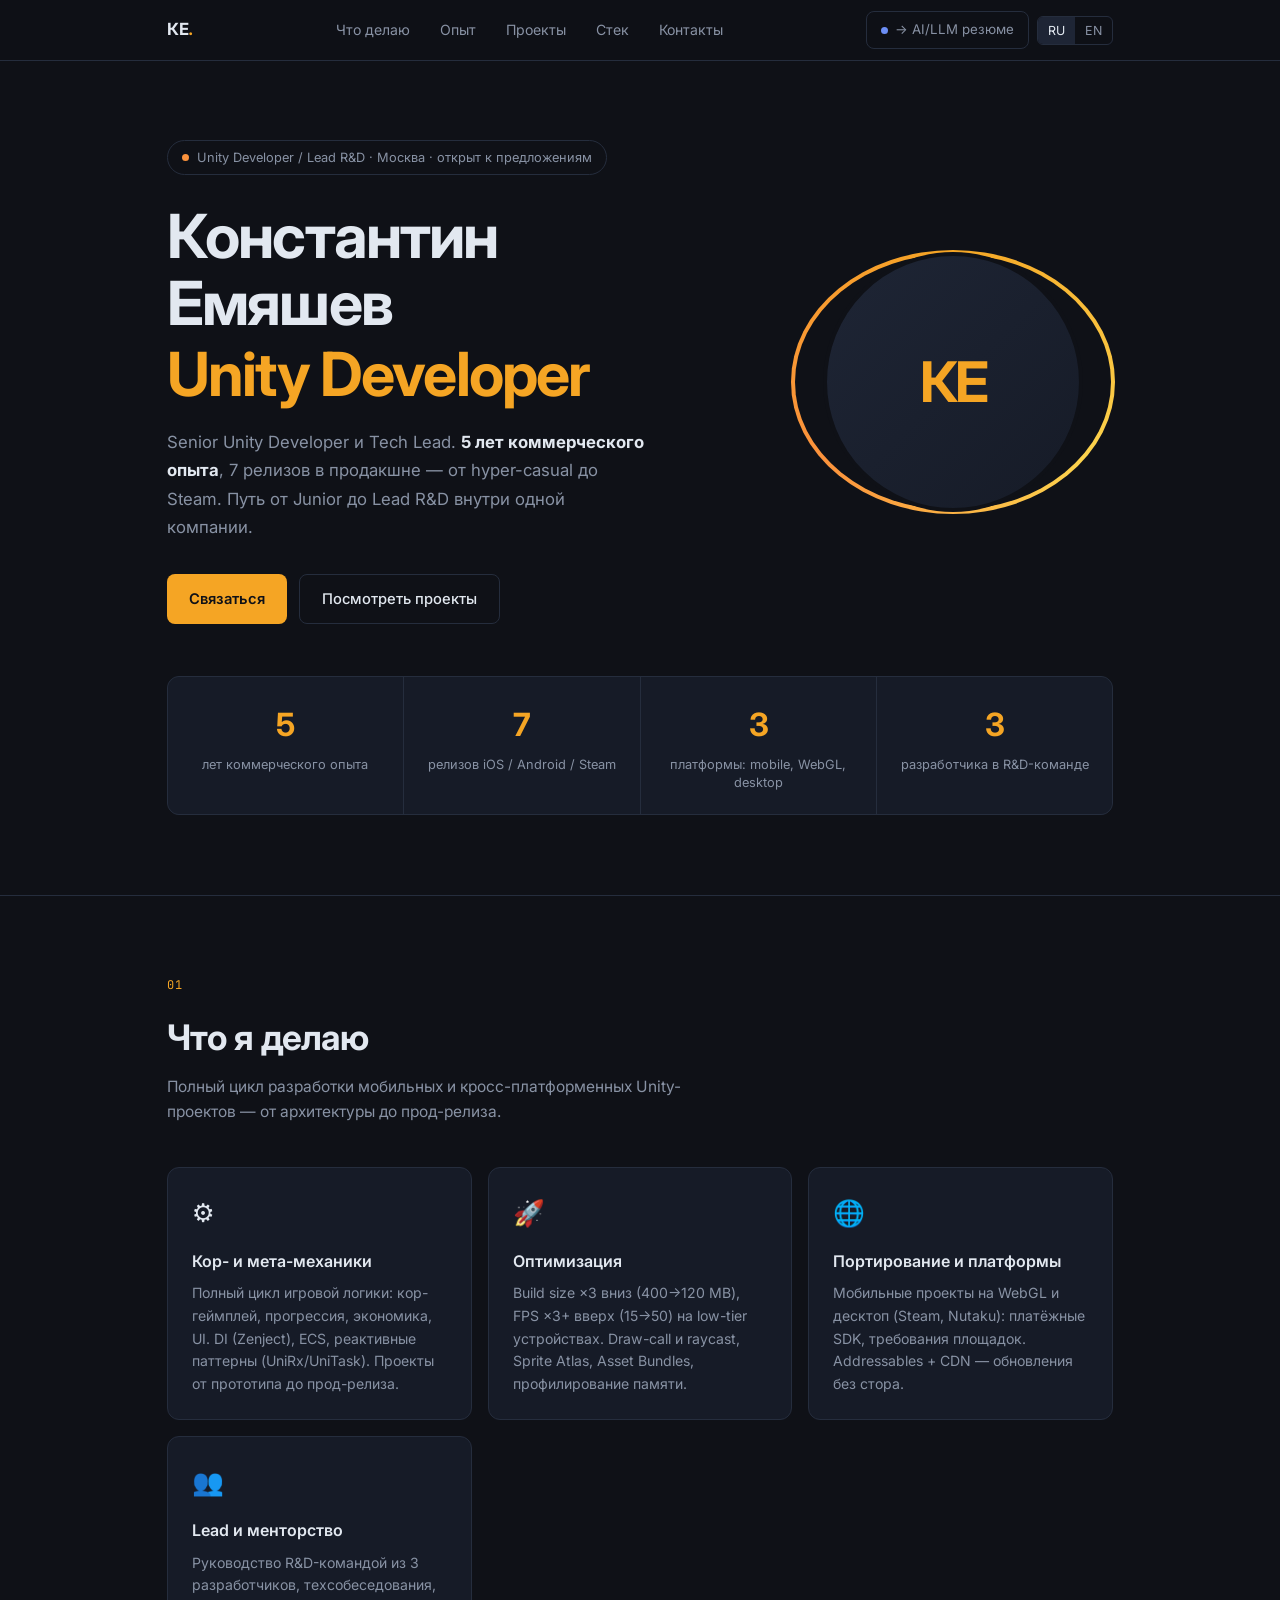
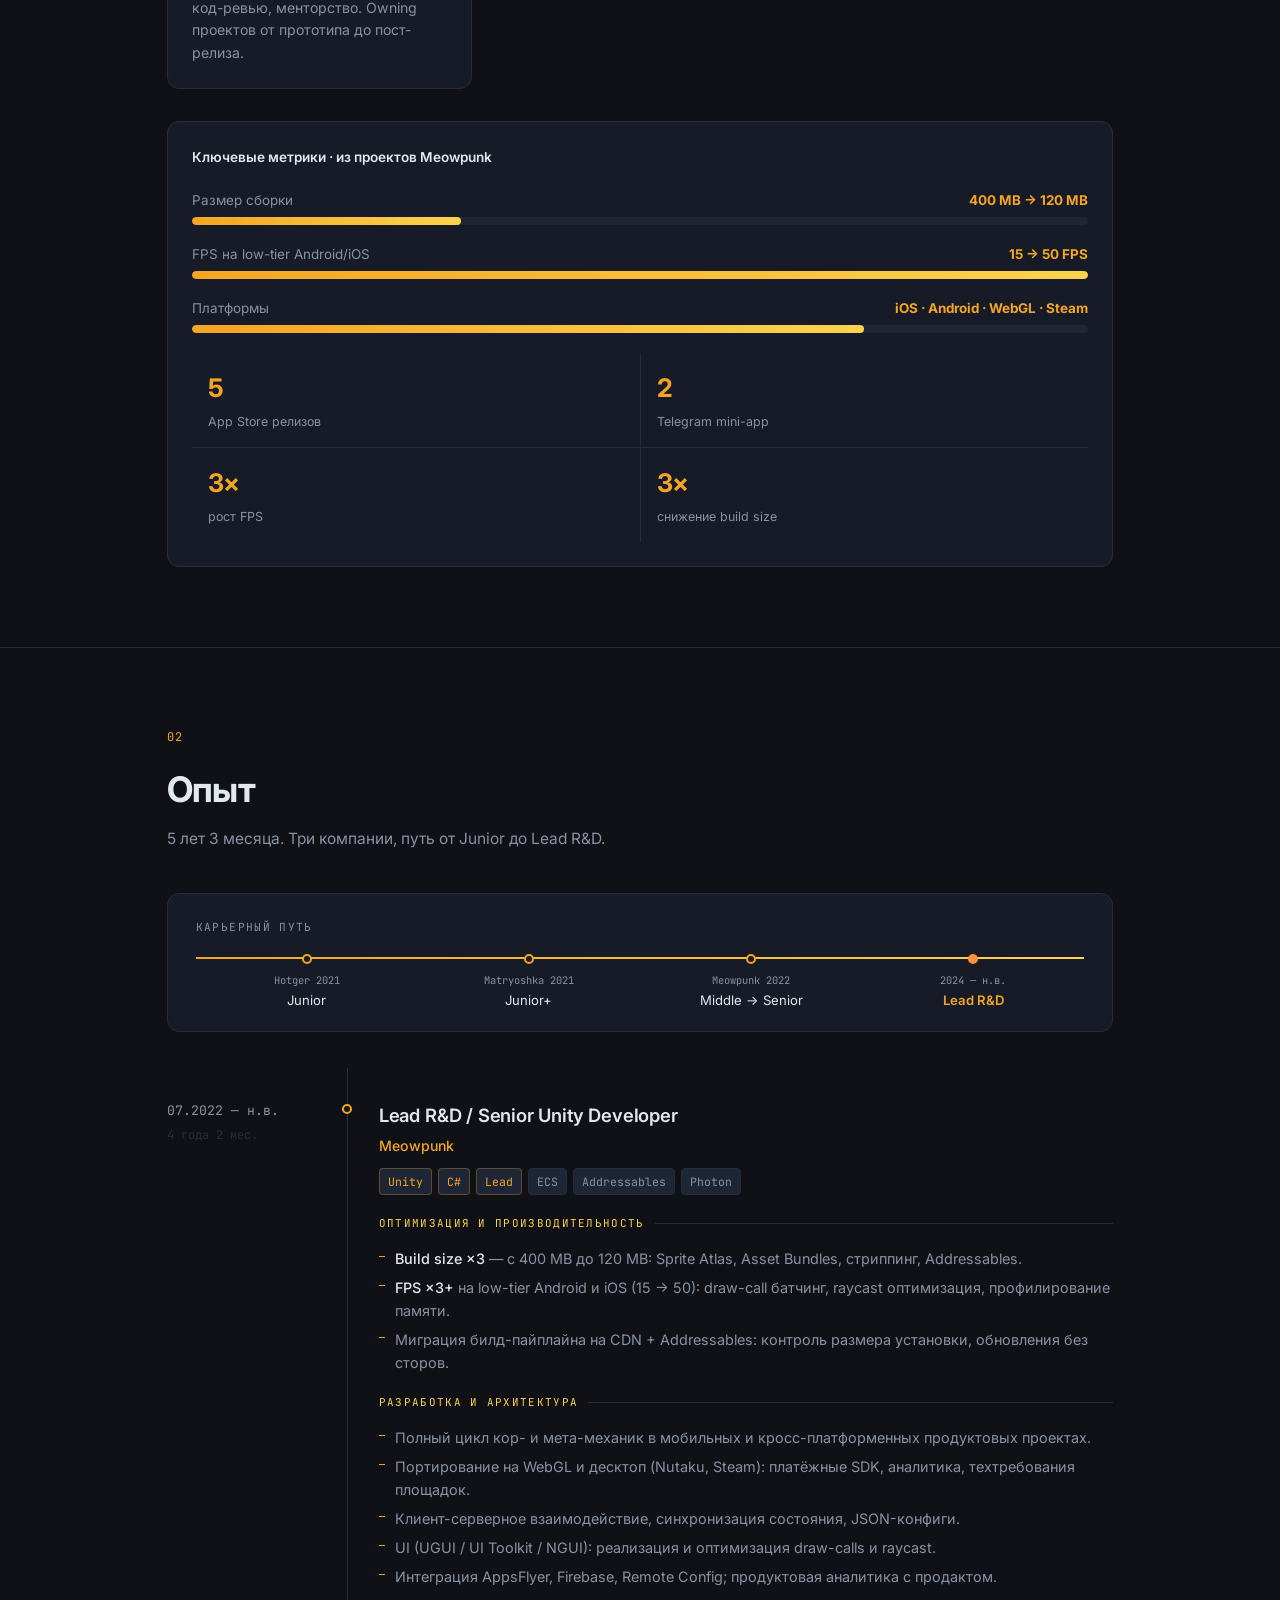
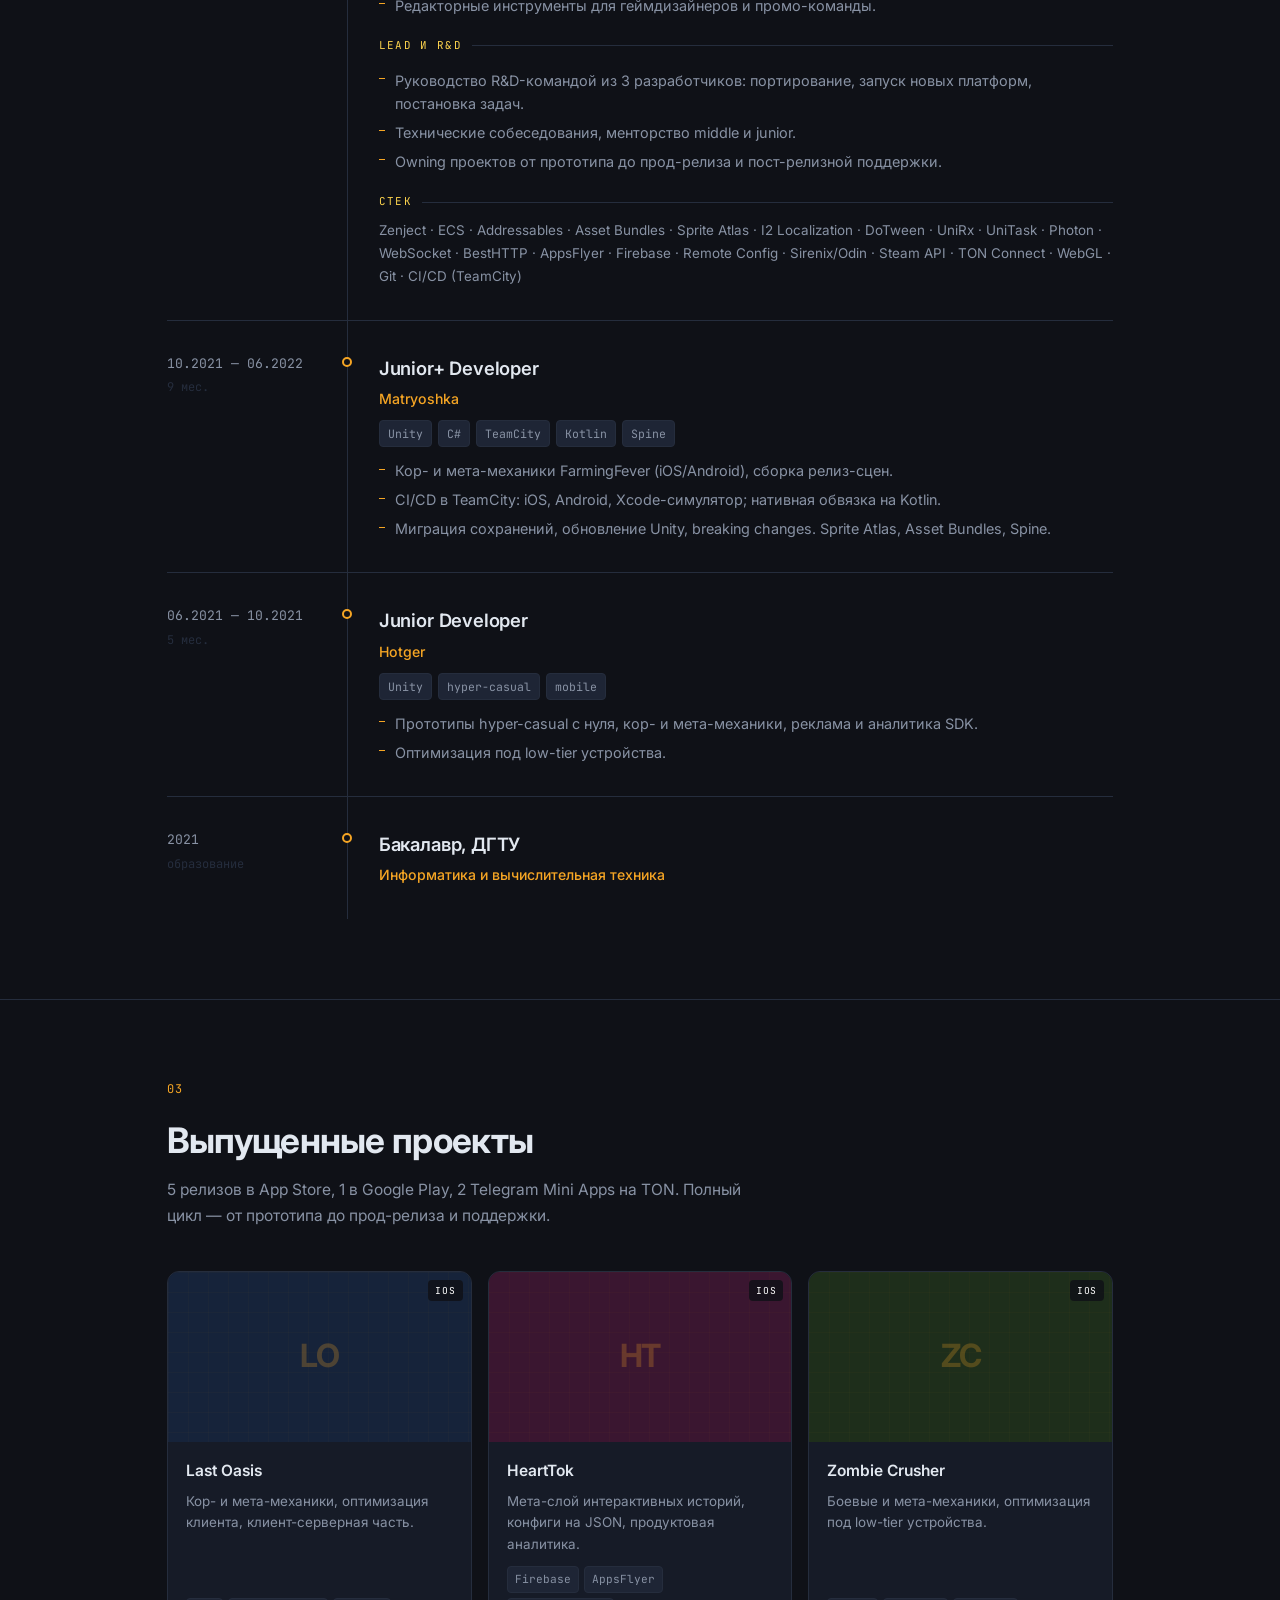
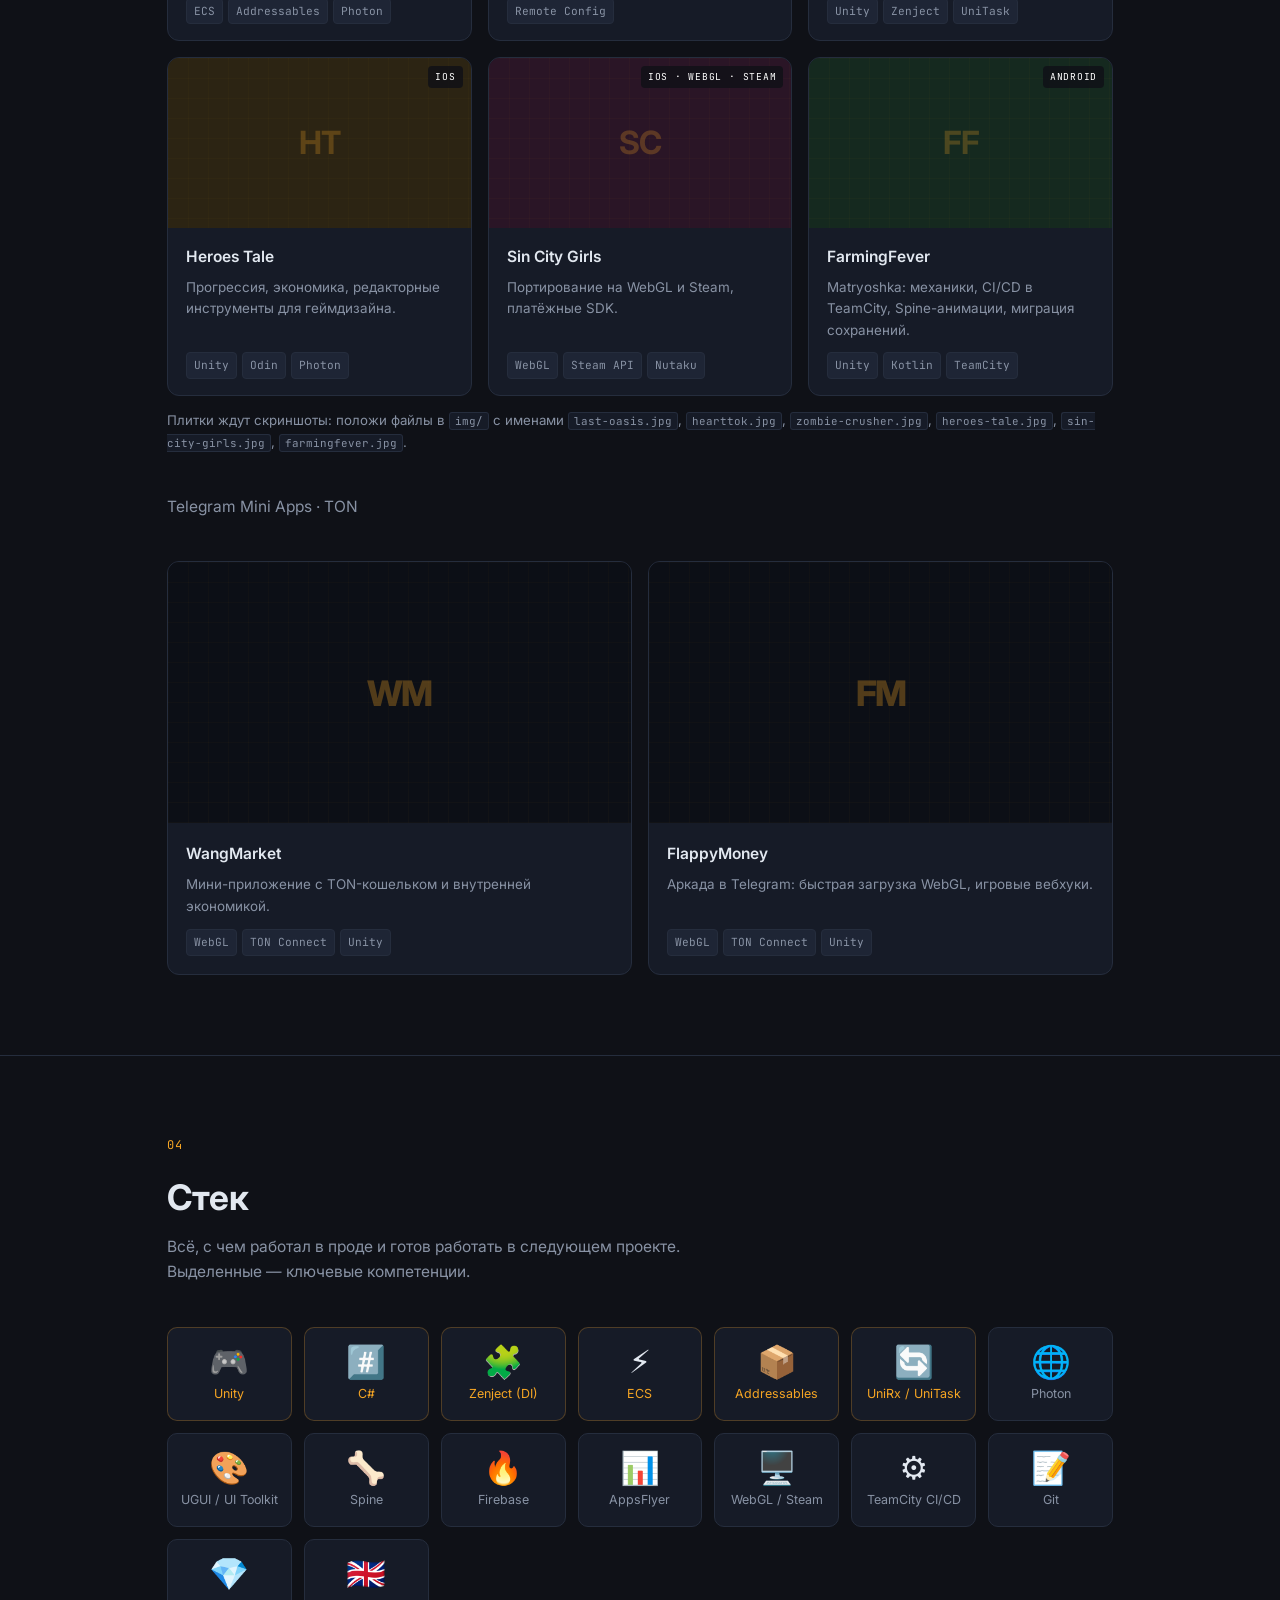
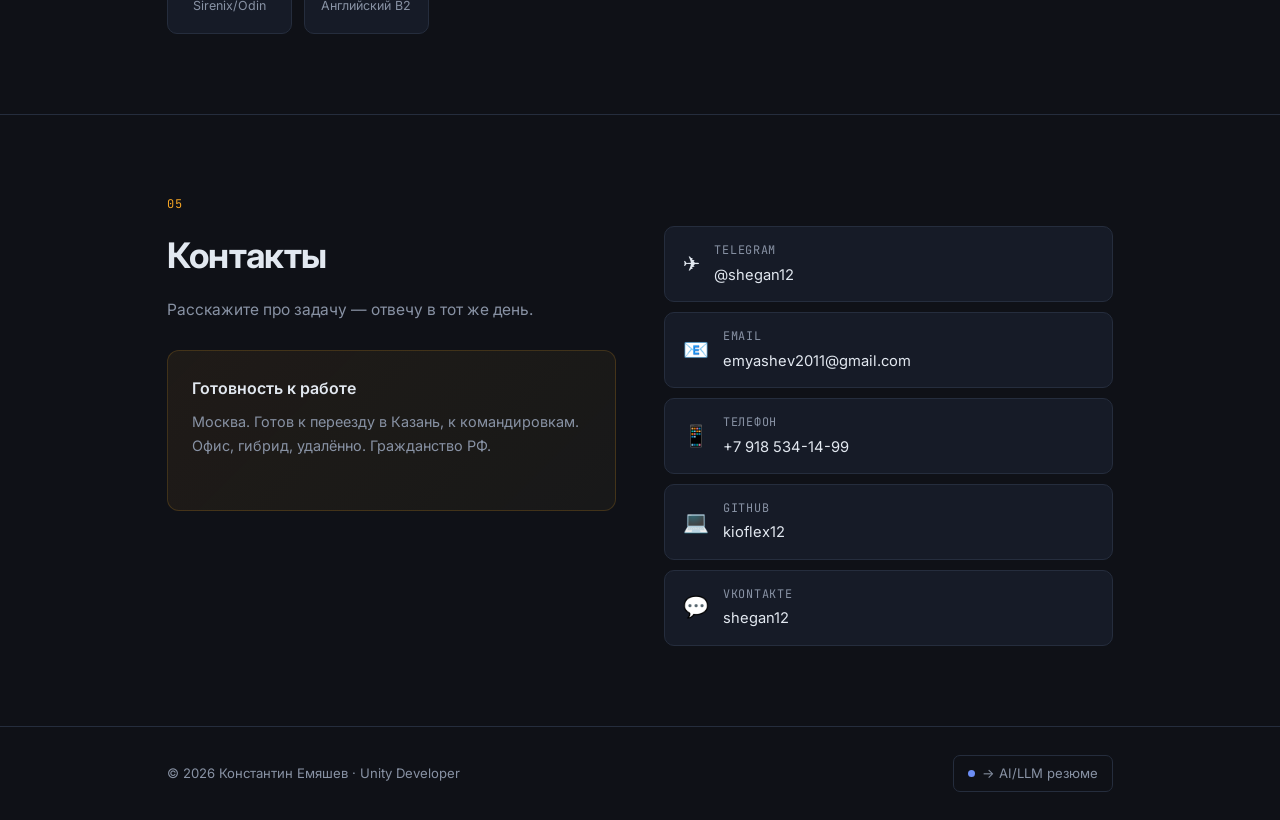
==== commit 2261758d: "unity: replace green theme with neutral dark + amber; sync cross-links" ====
--- a/unity.html
+++ b/unity.html
@@ -4,7 +4,7 @@
 <meta charset="utf-8">
 <meta name="viewport" content="width=device-width, initial-scale=1">
 <meta name="color-scheme" content="dark">
-<meta name="theme-color" content="#0D1A0F">
+<meta name="theme-color" content="#0F1117">
 <title>Константин Емяшев — Unity Developer</title>
 <link rel="preconnect" href="https://fonts.googleapis.com">
 <link rel="preconnect" href="https://fonts.gstatic.com" crossorigin>
@@ -12,32 +12,32 @@
 <style>
 *{box-sizing:border-box;margin:0;padding:0}
 :root{
-  --bg:#0D1A0F;
-  --bg2:#111F14;
-  --bg3:#192B1C;
-  --border:#1E3322;
-  --text:#E2EDE4;
-  --muted:#7A9C80;
-  --accent:#4ADE80;
-  --accent2:#86EFAC;
-  --signal:#EAB308;
+  --bg:#0F1117;
+  --bg2:#161B27;
+  --bg3:#1E2535;
+  --border:#252D3D;
+  --text:#E2E8F0;
+  --muted:#8892A4;
+  --accent:#F5A524;
+  --accent2:#FCD34D;
+  --signal:#FB923C;
   --pad:clamp(20px,6vw,80px);
   --maxw:1100px;
 }
-::selection{background:rgba(74,222,128,.3);color:#0D1A0F}
+::selection{background:rgba(245,165,36,.3);color:#0F1117}
 ::-webkit-scrollbar{width:11px;height:11px}
-::-webkit-scrollbar-track{background:#0D1A0F}
-::-webkit-scrollbar-thumb{background:#22402A;border-radius:6px;border:2px solid #0D1A0F}
-::-webkit-scrollbar-thumb:hover{background:#2F5539}
-html{scrollbar-color:#22402A #0D1A0F}
-html{scroll-behavior:smooth;background:#0D1A0F;color-scheme:dark;-webkit-tap-highlight-color:rgba(74,222,128,.22)}
+::-webkit-scrollbar-track{background:#0F1117}
+::-webkit-scrollbar-thumb{background:#2A3346;border-radius:6px;border:2px solid #0F1117}
+::-webkit-scrollbar-thumb:hover{background:#3A4560}
+html{scrollbar-color:#2A3346 #0F1117}
+html{scroll-behavior:smooth;background:#0F1117;color-scheme:dark;-webkit-tap-highlight-color:rgba(245,165,36,.22)}
 body{background:var(--bg);color:var(--text);font-family:'Inter',system-ui,sans-serif;font-size:16px;line-height:1.65;-webkit-font-smoothing:antialiased;overflow-x:hidden}
 a{color:inherit;text-decoration:none}
 img{display:block;max-width:100%}
 .wrap{max-width:var(--maxw);margin:0 auto;padding:0 var(--pad)}
 
 /* NAV */
-nav{position:fixed;top:0;left:0;right:0;z-index:100;background:rgba(13,26,15,.88);backdrop-filter:blur(16px);border-bottom:1px solid var(--border)}
+nav{position:fixed;top:0;left:0;right:0;z-index:100;background:rgba(15,17,23,.88);backdrop-filter:blur(16px);border-bottom:1px solid var(--border)}
 .nav-in{max-width:var(--maxw);margin:0 auto;padding:0 var(--pad);height:60px;display:flex;align-items:center;gap:8px}
 .nav-logo{font-weight:700;font-size:1.05rem;letter-spacing:-.01em;flex:none}
 .nav-logo span{color:var(--accent)}
@@ -57,18 +57,18 @@
 .hero-grid{display:grid;grid-template-columns:1fr 320px;gap:64px;align-items:center}
 .hero-eyebrow{display:inline-flex;align-items:center;gap:8px;border:1px solid var(--border);border-radius:20px;padding:6px 14px;font-size:.8rem;color:var(--muted);margin-bottom:28px}
 .hero-eyebrow .dot{width:7px;height:7px;border-radius:50%;background:var(--signal);animation:pulse 2s ease-out infinite}
-@keyframes pulse{0%{box-shadow:0 0 0 0 rgba(234,179,8,.5)}70%{box-shadow:0 0 0 10px transparent}100%{box-shadow:0 0 0 0 transparent}}
+@keyframes pulse{0%{box-shadow:0 0 0 0 rgba(251,146,60,.5)}70%{box-shadow:0 0 0 10px transparent}100%{box-shadow:0 0 0 0 transparent}}
 h1{font-size:clamp(2.4rem,5.5vw,3.8rem);font-weight:700;line-height:1.1;letter-spacing:-.03em}
 h1 .role-line{display:block;color:var(--accent);margin-top:4px}
 .hero-sub{margin-top:20px;color:var(--muted);max-width:44ch;font-size:1.05rem;line-height:1.7}
 .hero-sub b{color:var(--text)}
 .hero-cta{display:flex;gap:12px;margin-top:32px;flex-wrap:wrap}
 .btn{display:inline-flex;align-items:center;gap:8px;padding:12px 22px;border-radius:8px;font-size:.92rem;font-weight:500;font-family:inherit;cursor:pointer;border:0;transition:.2s}
-.btn-primary{background:var(--accent);color:#0D1A0F;font-weight:600}
+.btn-primary{background:var(--accent);color:#0F1117;font-weight:600}
 .btn-primary:hover{background:var(--accent2);transform:translateY(-1px)}
 .btn-outline{background:transparent;border:1px solid var(--border);color:var(--text)}
 .btn-outline:hover{border-color:var(--accent);color:var(--accent)}
-.salary-badge{display:inline-flex;align-items:baseline;gap:8px;margin-top:22px;background:linear-gradient(135deg,rgba(74,222,128,.1),rgba(134,239,172,.06));border:1px solid rgba(74,222,128,.22);border-radius:10px;padding:12px 18px}
+.salary-badge{display:inline-flex;align-items:baseline;gap:8px;margin-top:22px;background:linear-gradient(135deg,rgba(245,165,36,.1),rgba(252,211,77,.06));border:1px solid rgba(245,165,36,.22);border-radius:10px;padding:12px 18px}
 .salary-badge .amount{font-size:1.6rem;font-weight:700;letter-spacing:-.02em;color:var(--accent)}
 .salary-badge .label{font-size:.78rem;color:var(--muted)}
 /* avatar spinner — green variant */
@@ -107,7 +107,7 @@
 /* cap cards */
 .cap-grid{display:grid;grid-template-columns:repeat(auto-fit,minmax(240px,1fr));gap:16px}
 .cap-card{background:var(--bg2);border:1px solid var(--border);border-radius:12px;padding:24px;position:relative;overflow:hidden;transition:border-color .25s,transform .25s}
-.cap-card::before{content:"";position:absolute;inset:0;background:linear-gradient(135deg,rgba(74,222,128,.05),transparent);opacity:0;transition:opacity .3s}
+.cap-card::before{content:"";position:absolute;inset:0;background:linear-gradient(135deg,rgba(245,165,36,.05),transparent);opacity:0;transition:opacity .3s}
 .cap-card:hover{border-color:var(--accent);transform:translateY(-3px)}
 .cap-card:hover::before{opacity:1}
 .cap-icon{font-size:1.6rem;margin-bottom:14px}
@@ -142,7 +142,7 @@
 .job .co{color:var(--accent);font-size:.88rem;margin-top:4px;font-weight:500}
 .job-tags{display:flex;gap:6px;flex-wrap:wrap;margin-top:10px}
 .tag{font-size:.72rem;font-family:'JetBrains Mono',monospace;background:var(--bg3);border:1px solid var(--border);padding:3px 8px;border-radius:4px;color:var(--muted)}
-.tag.hi{border-color:rgba(74,222,128,.3);color:var(--accent)}
+.tag.hi{border-color:rgba(245,165,36,.3);color:var(--accent)}
 ul.jlist{margin-top:14px;list-style:none;display:grid;gap:6px}
 ul.jlist li{font-size:.9rem;color:var(--muted);padding-left:16px;position:relative;line-height:1.6}
 ul.jlist li::before{content:"";position:absolute;left:0;top:.65em;width:6px;height:1px;background:var(--accent)}
@@ -156,12 +156,12 @@
 .shot-card{background:var(--bg2);border:1px solid var(--border);border-radius:12px;overflow:hidden;text-decoration:none;display:flex;flex-direction:column;transition:border-color .25s,transform .25s}
 .shot-card:hover{border-color:var(--accent);transform:translateY(-4px)}
 .shot-cover{aspect-ratio:16/9;background:var(--bg3);position:relative;overflow:hidden;display:flex;align-items:center;justify-content:center;background-size:cover;background-position:center}
-.shot-cover .cg{position:absolute;inset:0;opacity:.22;background:linear-gradient(rgba(74,222,128,.12) 1px,transparent 1px) 0 0/100% 20px,linear-gradient(90deg,rgba(74,222,128,.12) 1px,transparent 1px) 0 0/20px 100%}
+.shot-cover .cg{position:absolute;inset:0;opacity:.22;background:linear-gradient(rgba(245,165,36,.12) 1px,transparent 1px) 0 0/100% 20px,linear-gradient(90deg,rgba(245,165,36,.12) 1px,transparent 1px) 0 0/20px 100%}
 .shot-cover.has-img .cg,.shot-cover.has-img .mk{display:none}
 .shot-cover::after{content:"";position:absolute;inset:0;background:linear-gradient(110deg,transparent 40%,rgba(255,255,255,.07) 50%,transparent 60%);transform:translateX(-120%);transition:transform .7s ease}
 .shot-card:hover .shot-cover::after{transform:translateX(120%)}
-.shot-cover .pf-tag{position:absolute;top:8px;right:8px;font-family:'JetBrains Mono',monospace;font-size:.6rem;letter-spacing:.08em;text-transform:uppercase;background:rgba(13,26,15,.82);color:#fff;padding:3px 7px;border-radius:4px}
-.shot-cover .mk{font-size:2rem;font-weight:700;letter-spacing:-.04em;color:rgba(74,222,128,.25);position:relative;z-index:1;transition:transform .4s}
+.shot-cover .pf-tag{position:absolute;top:8px;right:8px;font-family:'JetBrains Mono',monospace;font-size:.6rem;letter-spacing:.08em;text-transform:uppercase;background:rgba(15,17,23,.82);color:#fff;padding:3px 7px;border-radius:4px}
+.shot-cover .mk{font-size:2rem;font-weight:700;letter-spacing:-.04em;color:rgba(245,165,36,.25);position:relative;z-index:1;transition:transform .4s}
 .shot-card:hover .mk{transform:scale(1.08)}
 .shot-body{padding:16px 18px;flex:1;display:flex;flex-direction:column;gap:7px}
 .shot-body h3{font-size:.97rem;font-weight:600}
@@ -172,7 +172,7 @@
 .proj-card{background:var(--bg2);border:1px solid var(--border);border-radius:12px;overflow:hidden;text-decoration:none;display:flex;flex-direction:column;transition:border-color .25s,transform .25s}
 .proj-card:hover{border-color:var(--accent);transform:translateY(-4px)}
 .proj-cover{aspect-ratio:16/9;background:var(--bg3);display:flex;align-items:center;justify-content:center;font-size:2.2rem;position:relative;overflow:hidden}
-.proj-cover .cg{position:absolute;inset:0;opacity:.22;background:linear-gradient(rgba(74,222,128,.12) 1px,transparent 1px) 0 0/100% 20px,linear-gradient(90deg,rgba(74,222,128,.12) 1px,transparent 1px) 0 0/20px 100%}
+.proj-cover .cg{position:absolute;inset:0;opacity:.22;background:linear-gradient(rgba(245,165,36,.12) 1px,transparent 1px) 0 0/100% 20px,linear-gradient(90deg,rgba(245,165,36,.12) 1px,transparent 1px) 0 0/20px 100%}
 .proj-body{padding:18px;flex:1;display:flex;flex-direction:column;gap:8px}
 .proj-body h3{font-size:.97rem;font-weight:600}
 .proj-body p{font-size:.84rem;color:var(--muted);line-height:1.6;flex:1}
@@ -186,7 +186,7 @@
 .stack-icon{font-size:2rem;margin-bottom:8px;line-height:1}
 .stack-name{font-size:.78rem;color:var(--muted);line-height:1.3}
 .stack-item.key .stack-name{color:var(--accent)}
-.stack-item.key{border-color:rgba(74,222,128,.25)}
+.stack-item.key{border-color:rgba(245,165,36,.25)}
 
 /* contact */
 .contact-grid{display:grid;grid-template-columns:1fr 1fr;gap:48px;align-items:start}
@@ -198,7 +198,7 @@
 .cl-icon{font-size:1.3rem;flex:none}
 .cl-body .cl-label{font-size:.74rem;color:var(--muted);font-family:'JetBrains Mono',monospace;letter-spacing:.06em;text-transform:uppercase}
 .cl-body .cl-val{font-size:.92rem;color:var(--text);margin-top:2px}
-.avail-card{background:linear-gradient(135deg,rgba(74,222,128,.07),rgba(134,239,172,.04));border:1px solid rgba(74,222,128,.18);border-radius:12px;padding:24px;margin-top:20px}
+.avail-card{background:linear-gradient(135deg,rgba(245,165,36,.07),rgba(252,211,77,.04));border:1px solid rgba(245,165,36,.18);border-radius:12px;padding:24px;margin-top:20px}
 .avail-card p{color:var(--muted);font-size:.9rem;line-height:1.7}
 .avail-card .ac-head{font-weight:600;color:var(--text);margin-bottom:8px;font-size:1rem}
 footer{border-top:1px solid var(--border);padding:28px 0}
@@ -447,11 +447,11 @@
     <p class="sec-sub" data-i="sub-ton">Telegram Mini Apps · TON</p>
     <div class="proj-grid">
       <a class="proj-card" href="https://t.me/wmarket_ton_bot/WangMarket" target="_blank" rel="noopener">
-        <div class="proj-cover" style="background:#0A1A0C"><span class="cg"></span><span style="position:relative;z-index:1;color:rgba(74,222,128,.3);font-weight:800;letter-spacing:-.04em">WM</span></div>
+        <div class="proj-cover" style="background:#0C0F16"><span class="cg"></span><span style="position:relative;z-index:1;color:rgba(245,165,36,.3);font-weight:800;letter-spacing:-.04em">WM</span></div>
         <div class="proj-body"><h3>WangMarket</h3><p data-i="rton1">Мини-приложение с TON-кошельком и внутренней экономикой.</p><div class="proj-tags"><span>WebGL</span><span>TON Connect</span><span>Unity</span></div></div>
       </a>
       <a class="proj-card" href="https://t.me/FlappyMoney_Bot?startapp=re" target="_blank" rel="noopener">
-        <div class="proj-cover" style="background:#0A1A0C"><span class="cg"></span><span style="position:relative;z-index:1;color:rgba(74,222,128,.3);font-weight:800;letter-spacing:-.04em">FM</span></div>
+        <div class="proj-cover" style="background:#0C0F16"><span class="cg"></span><span style="position:relative;z-index:1;color:rgba(245,165,36,.3);font-weight:800;letter-spacing:-.04em">FM</span></div>
         <div class="proj-body"><h3>FlappyMoney</h3><p data-i="rton2">Аркада в Telegram: быстрая загрузка WebGL, игровые вебхуки.</p><div class="proj-tags"><span>WebGL</span><span>TON Connect</span><span>Unity</span></div></div>
       </a>
     </div>
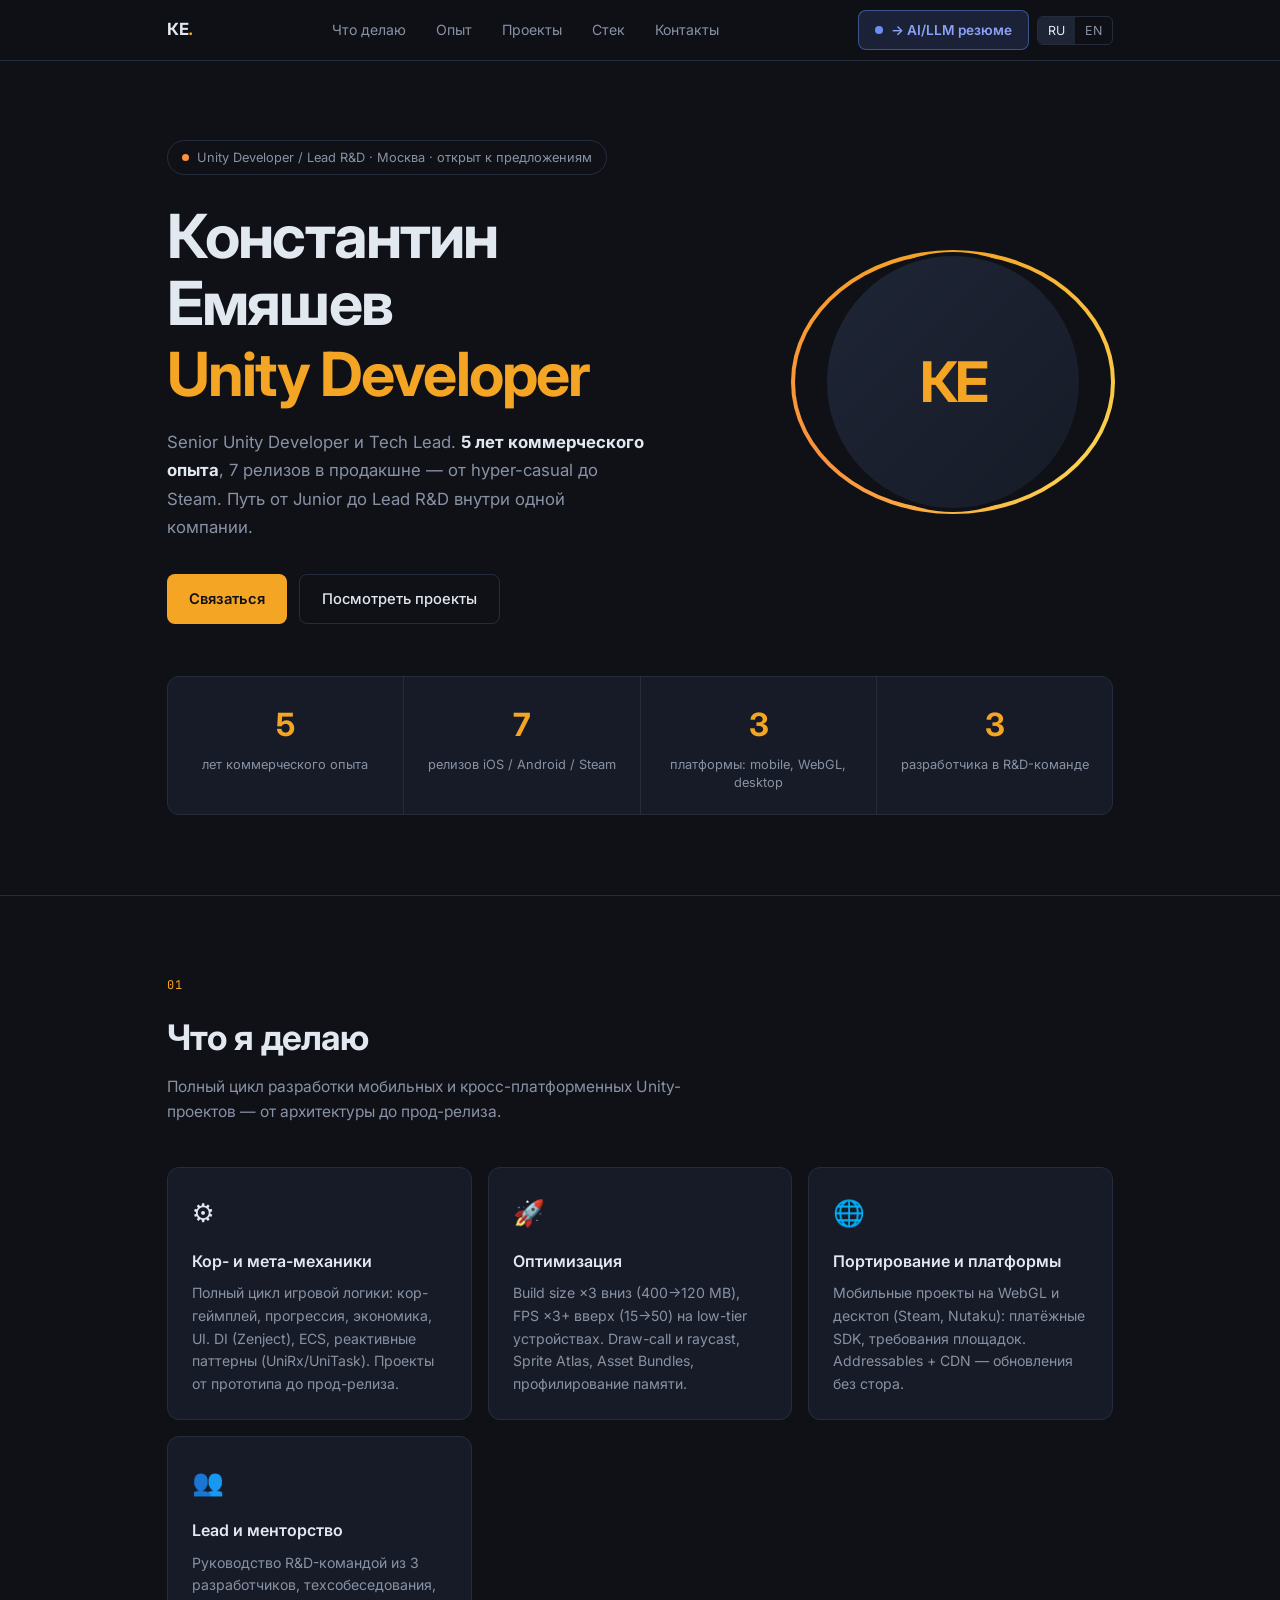
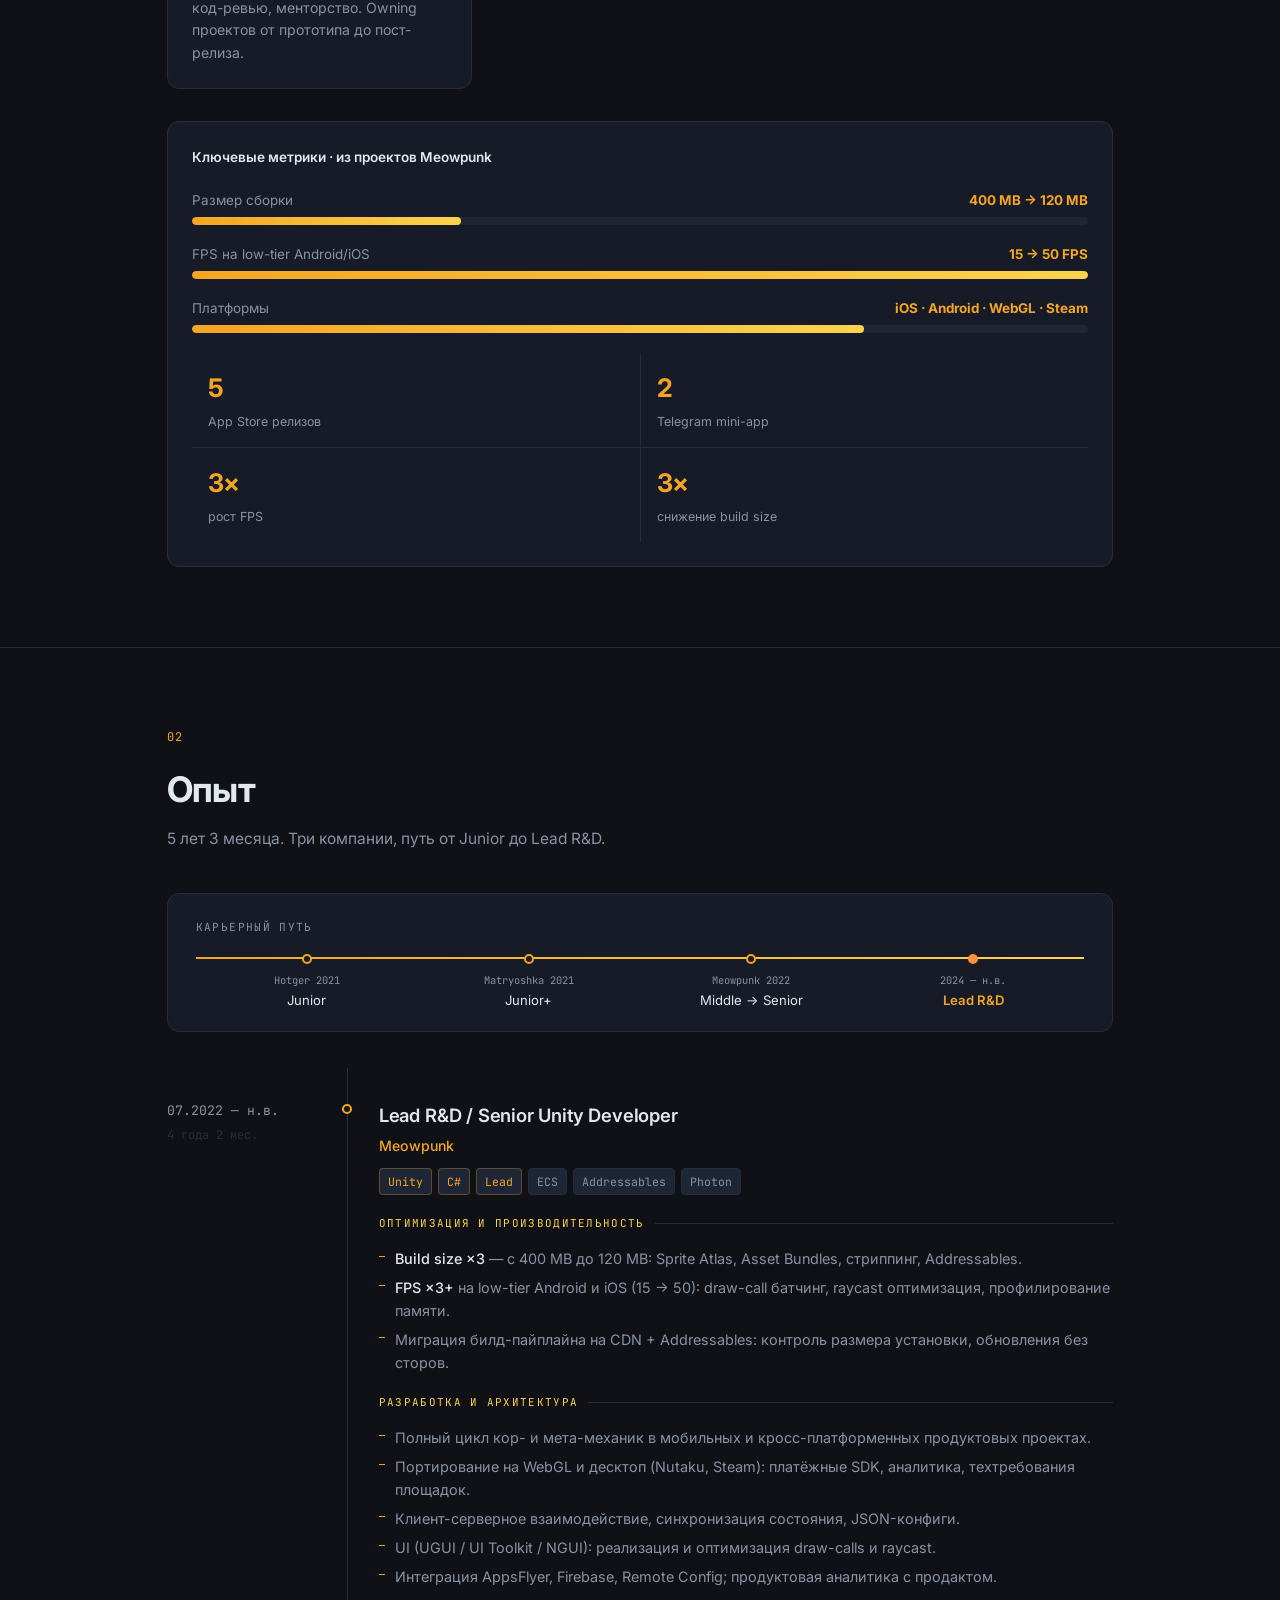
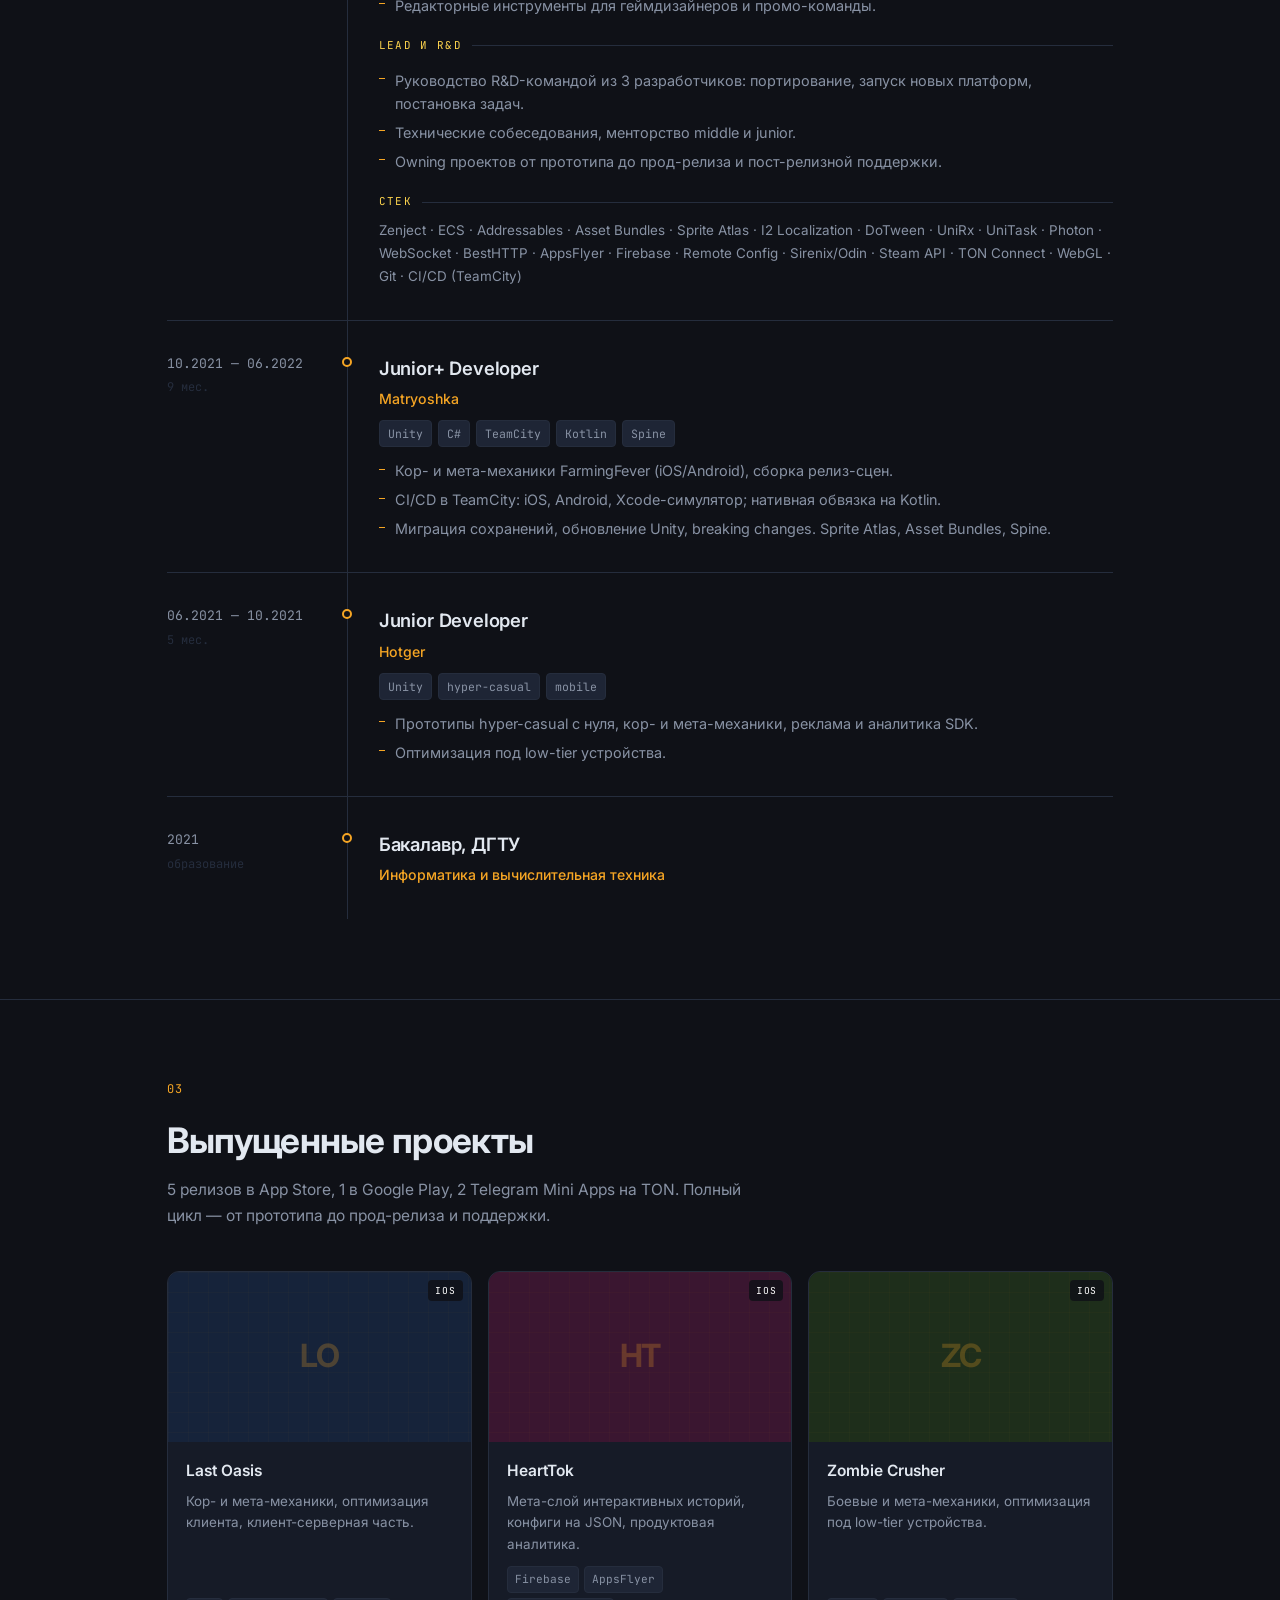
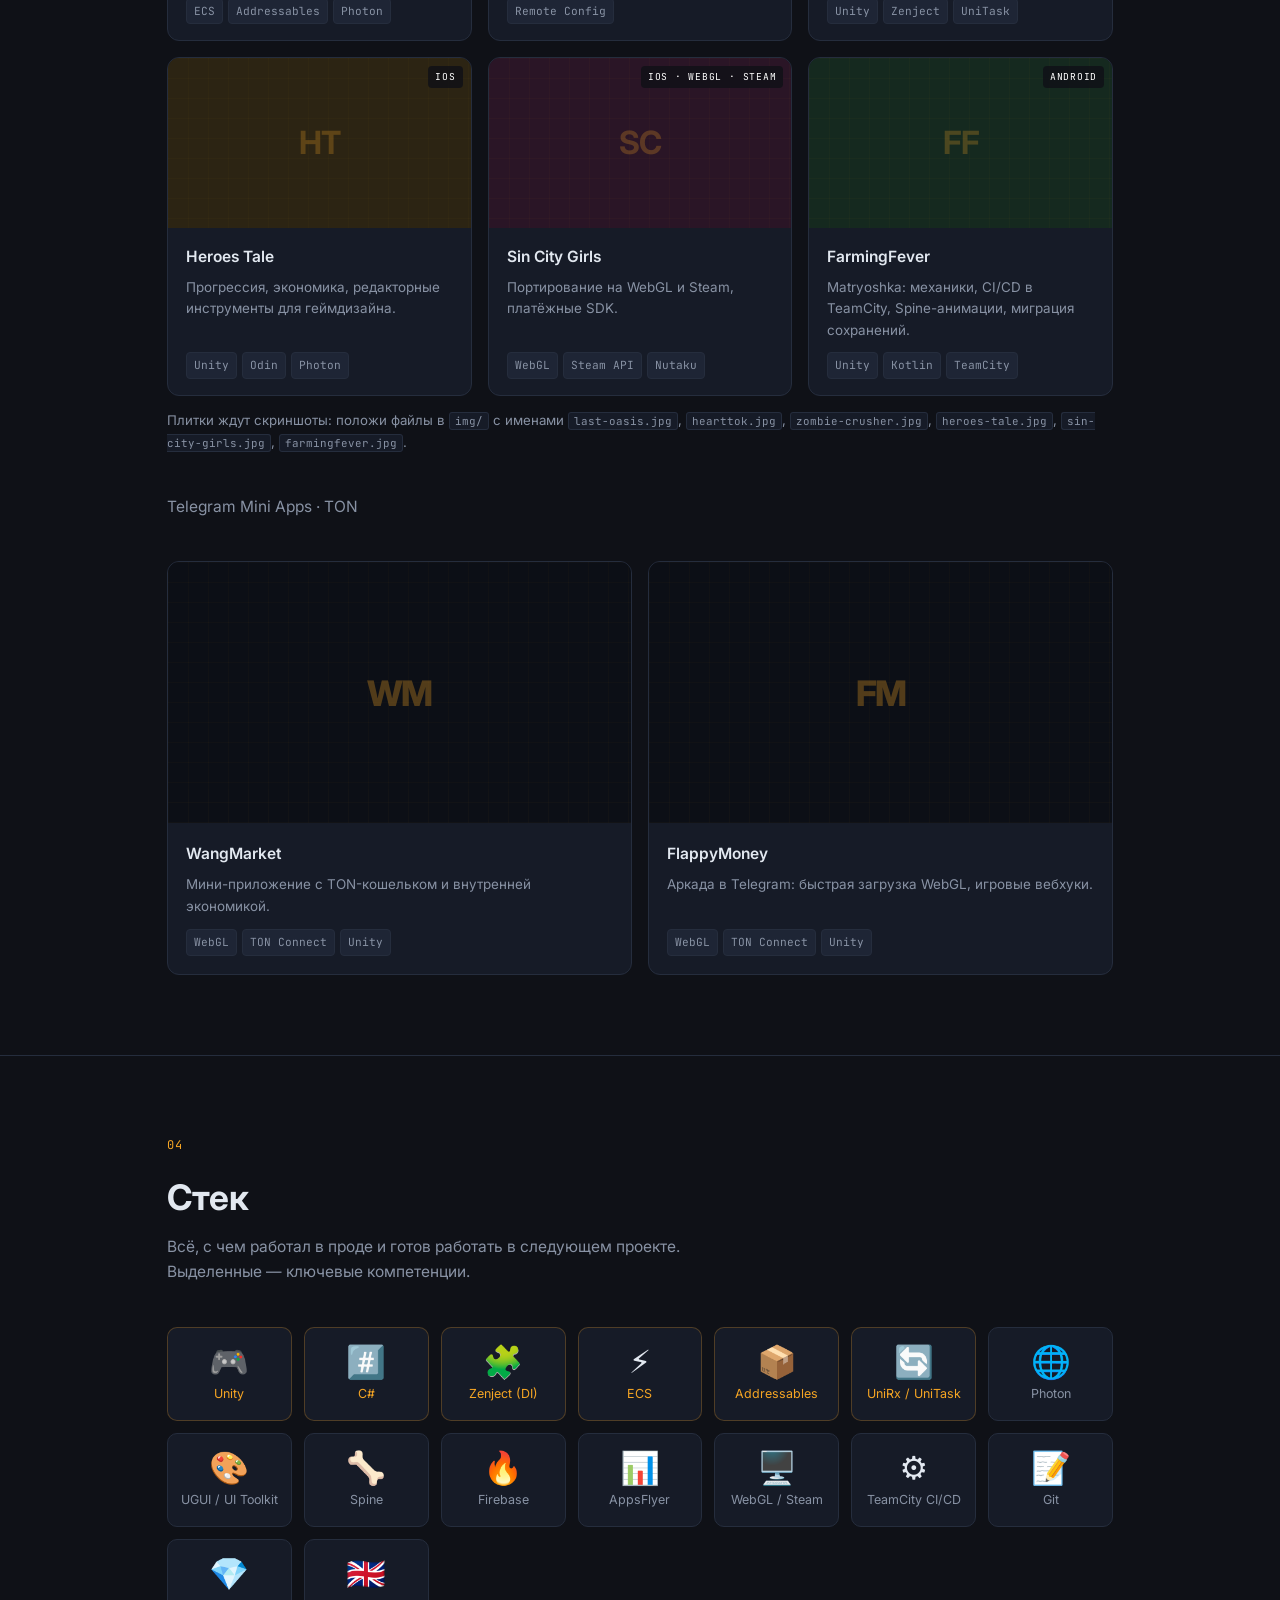
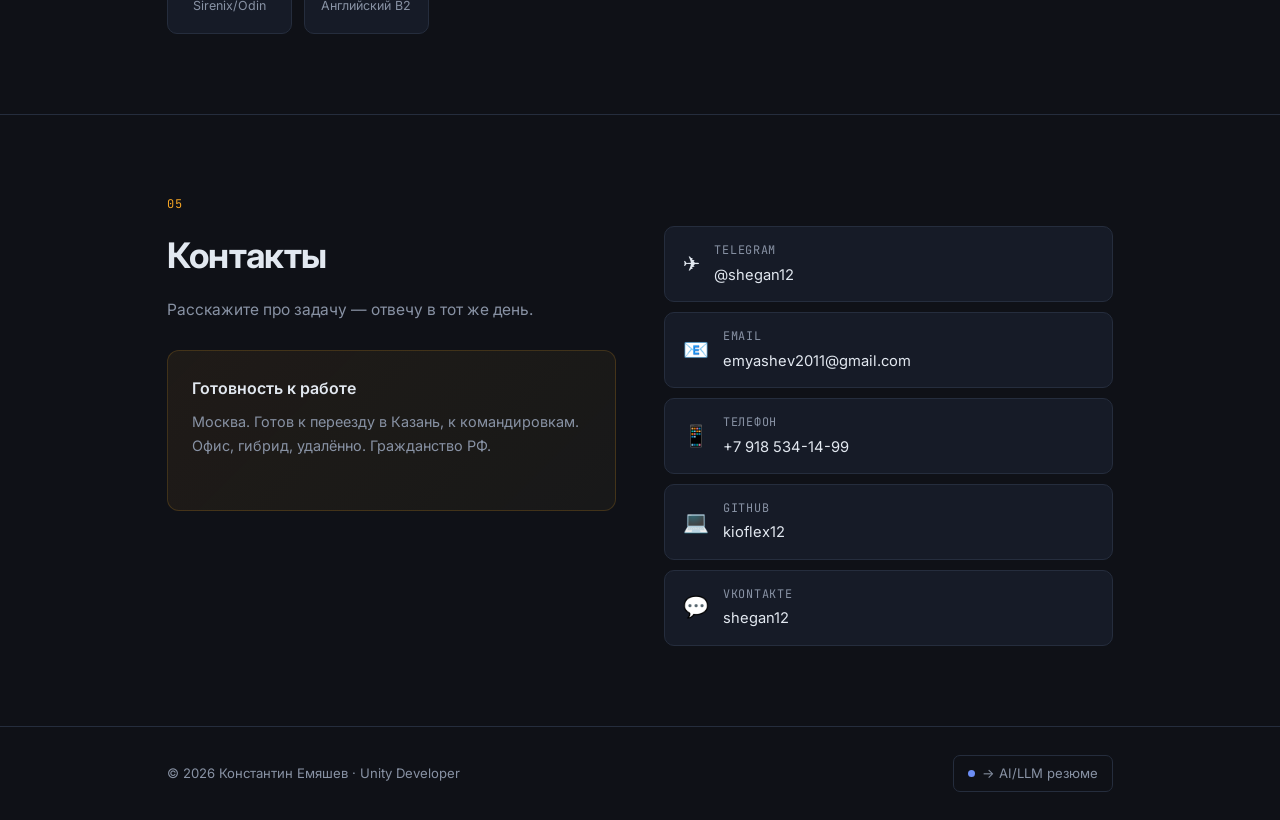
==== commit be2e380f: "nav: make cross-resume switcher more prominent (amber/blue chip + pulsing dot)" ====
--- a/unity.html
+++ b/unity.html
@@ -44,9 +44,10 @@
 .nav-links{display:flex;gap:2px;margin:0 auto}
 .nav-links a{padding:7px 14px;border-radius:6px;font-size:.88rem;color:var(--muted);transition:.2s}
 .nav-links a:hover,.nav-links a.active{background:var(--bg3);color:var(--text)}
-.nav-switch a{display:inline-flex;align-items:center;gap:7px;padding:7px 14px;border:1px solid var(--border);border-radius:8px;font-size:.83rem;color:var(--muted);transition:.2s}
-.nav-switch a:hover{border-color:var(--accent2);color:var(--accent2)}
-.nav-switch .pip{width:7px;height:7px;border-radius:50%;background:#6C8EF5;flex:none}
+.nav-switch a{display:inline-flex;align-items:center;gap:8px;padding:8px 16px;border:1px solid rgba(108,142,245,.45);border-radius:8px;font-size:.85rem;font-weight:600;color:#8AA3F7;background:rgba(108,142,245,.14);transition:.2s}
+.nav-switch a:hover{background:rgba(108,142,245,.24);border-color:#6C8EF5;color:#A9BCFA;transform:translateY(-1px);box-shadow:0 4px 16px rgba(108,142,245,.18)}
+.nav-switch .pip{width:8px;height:8px;border-radius:50%;background:#6C8EF5;flex:none;box-shadow:0 0 0 0 rgba(108,142,245,.6);animation:swpulse 2.2s ease-out infinite}
+@keyframes swpulse{0%{box-shadow:0 0 0 0 rgba(108,142,245,.55)}70%{box-shadow:0 0 0 7px rgba(108,142,245,0)}100%{box-shadow:0 0 0 0 rgba(108,142,245,0)}}
 .lang-sw{display:flex;border:1px solid var(--border);border-radius:6px;overflow:hidden}
 .lang-sw button{background:none;border:0;padding:6px 10px;cursor:pointer;color:var(--muted);font-size:.78rem;font-family:inherit;transition:.18s}
 .lang-sw button.on{background:var(--bg3);color:var(--text)}
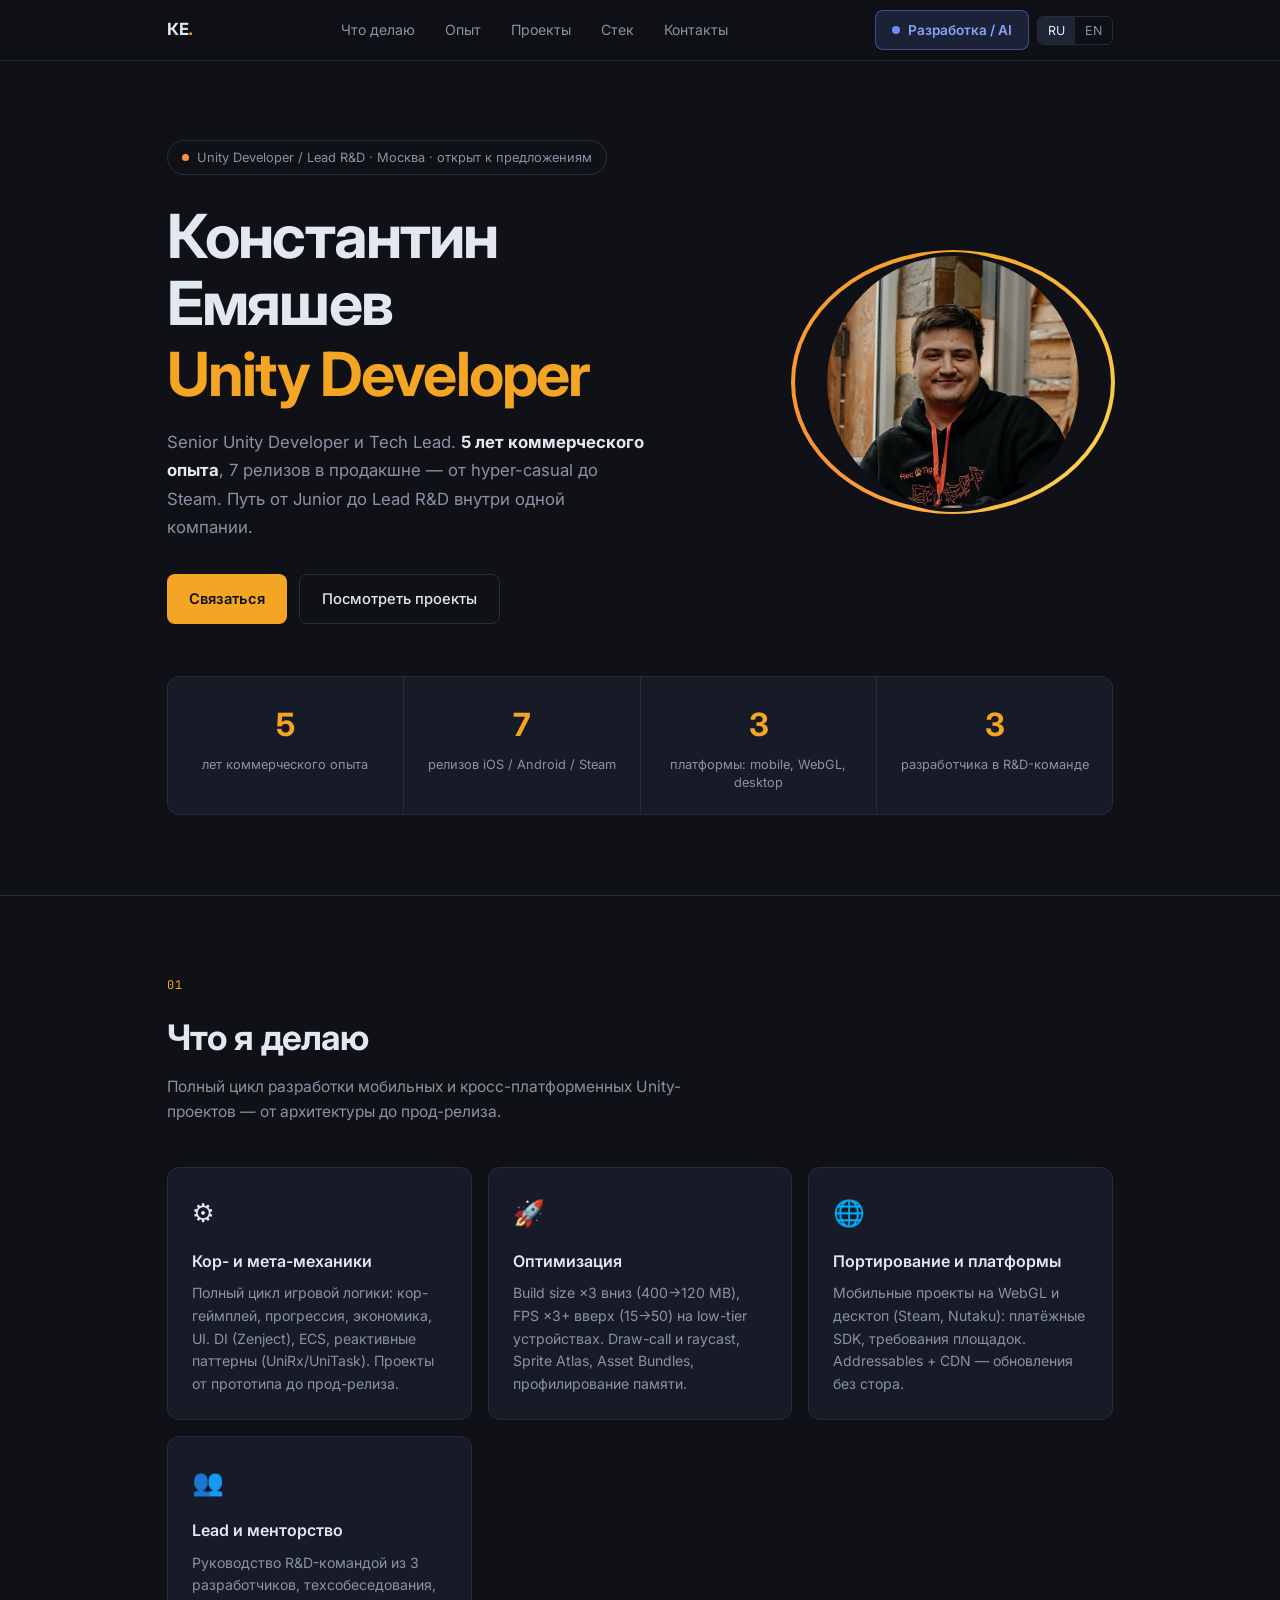
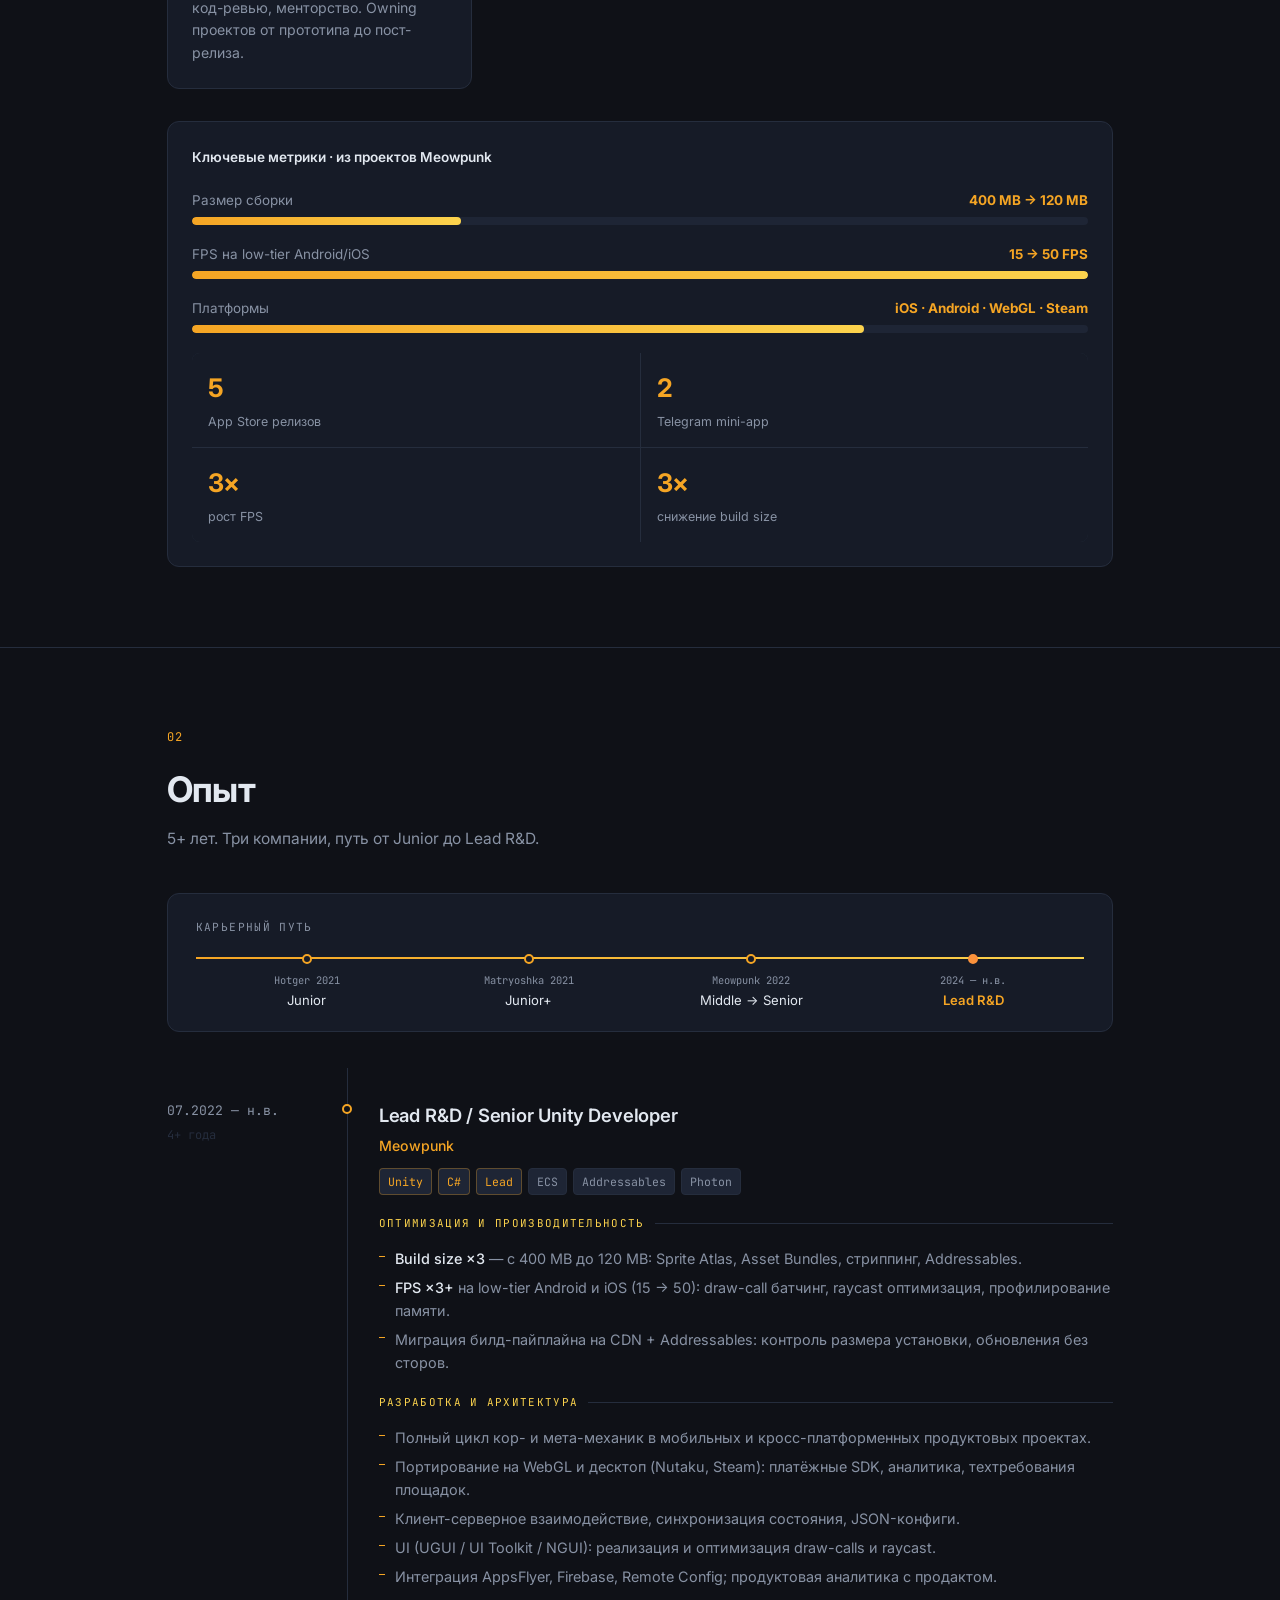
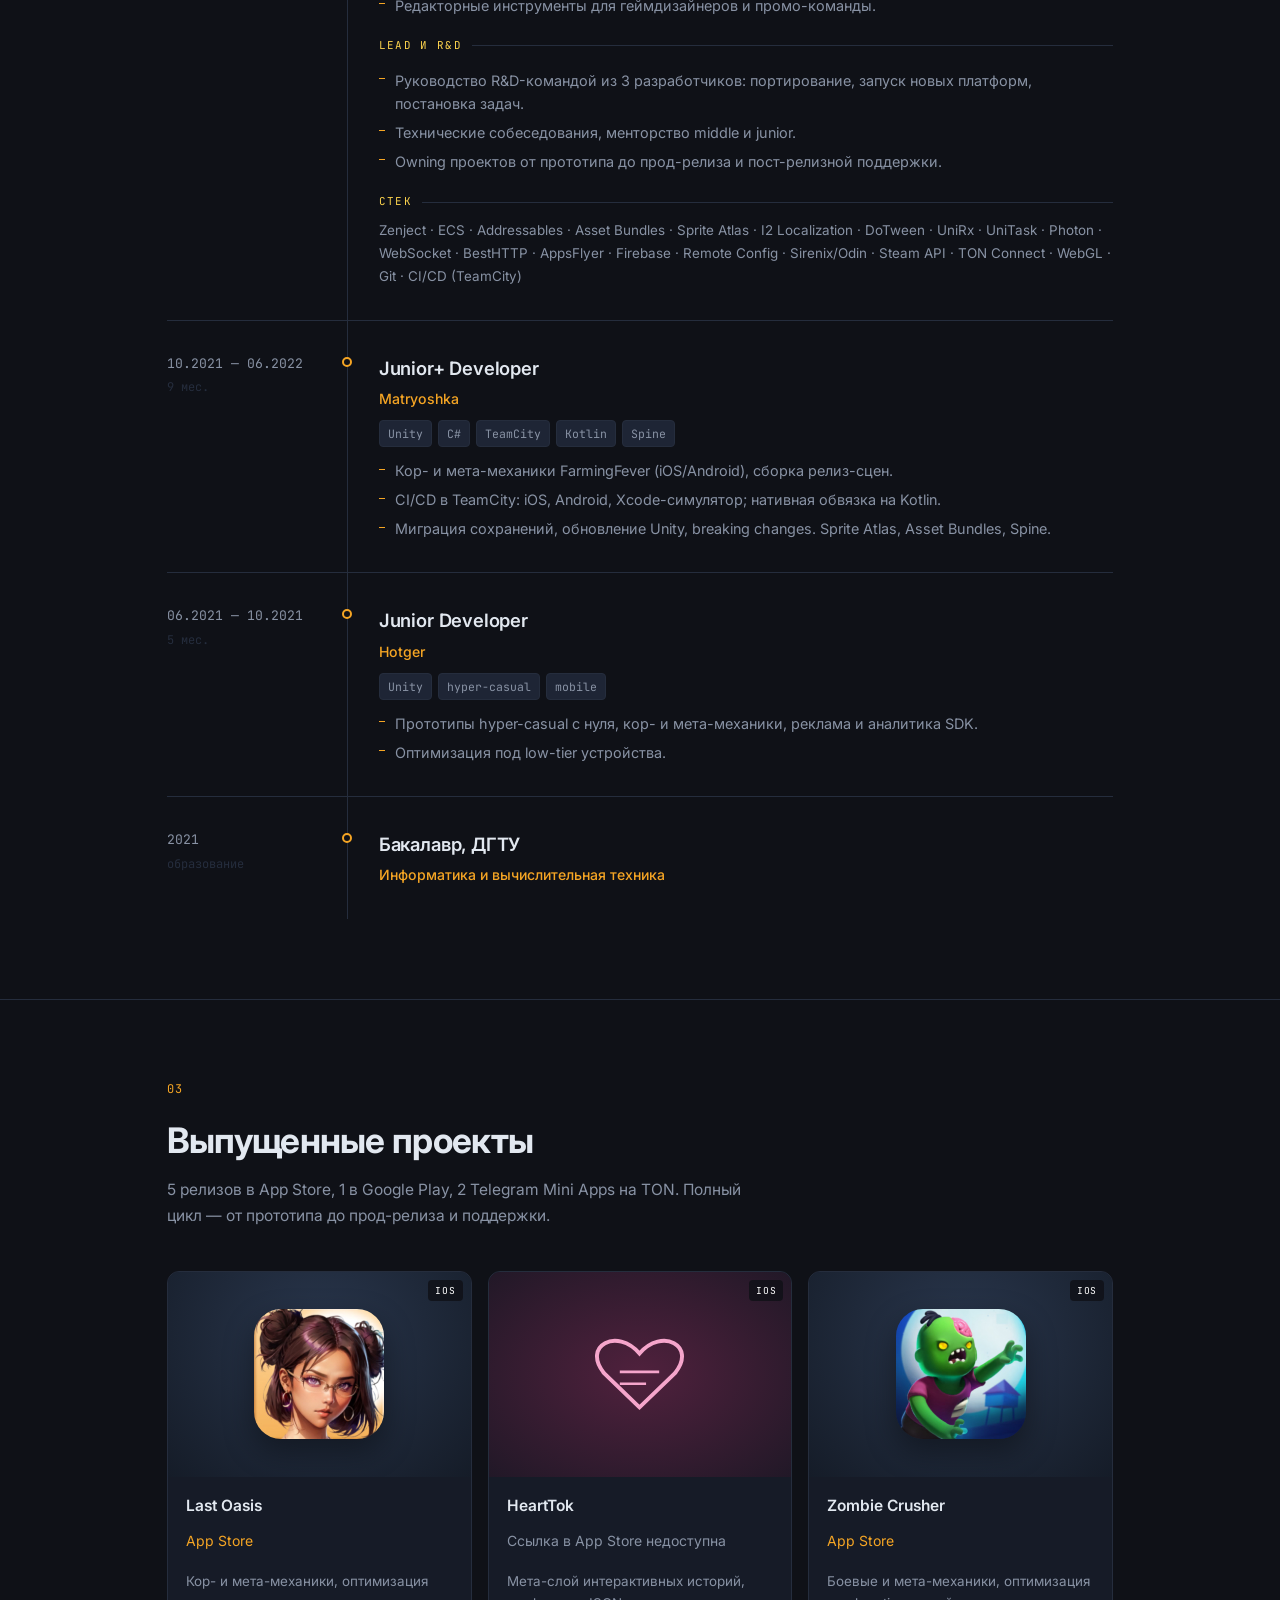
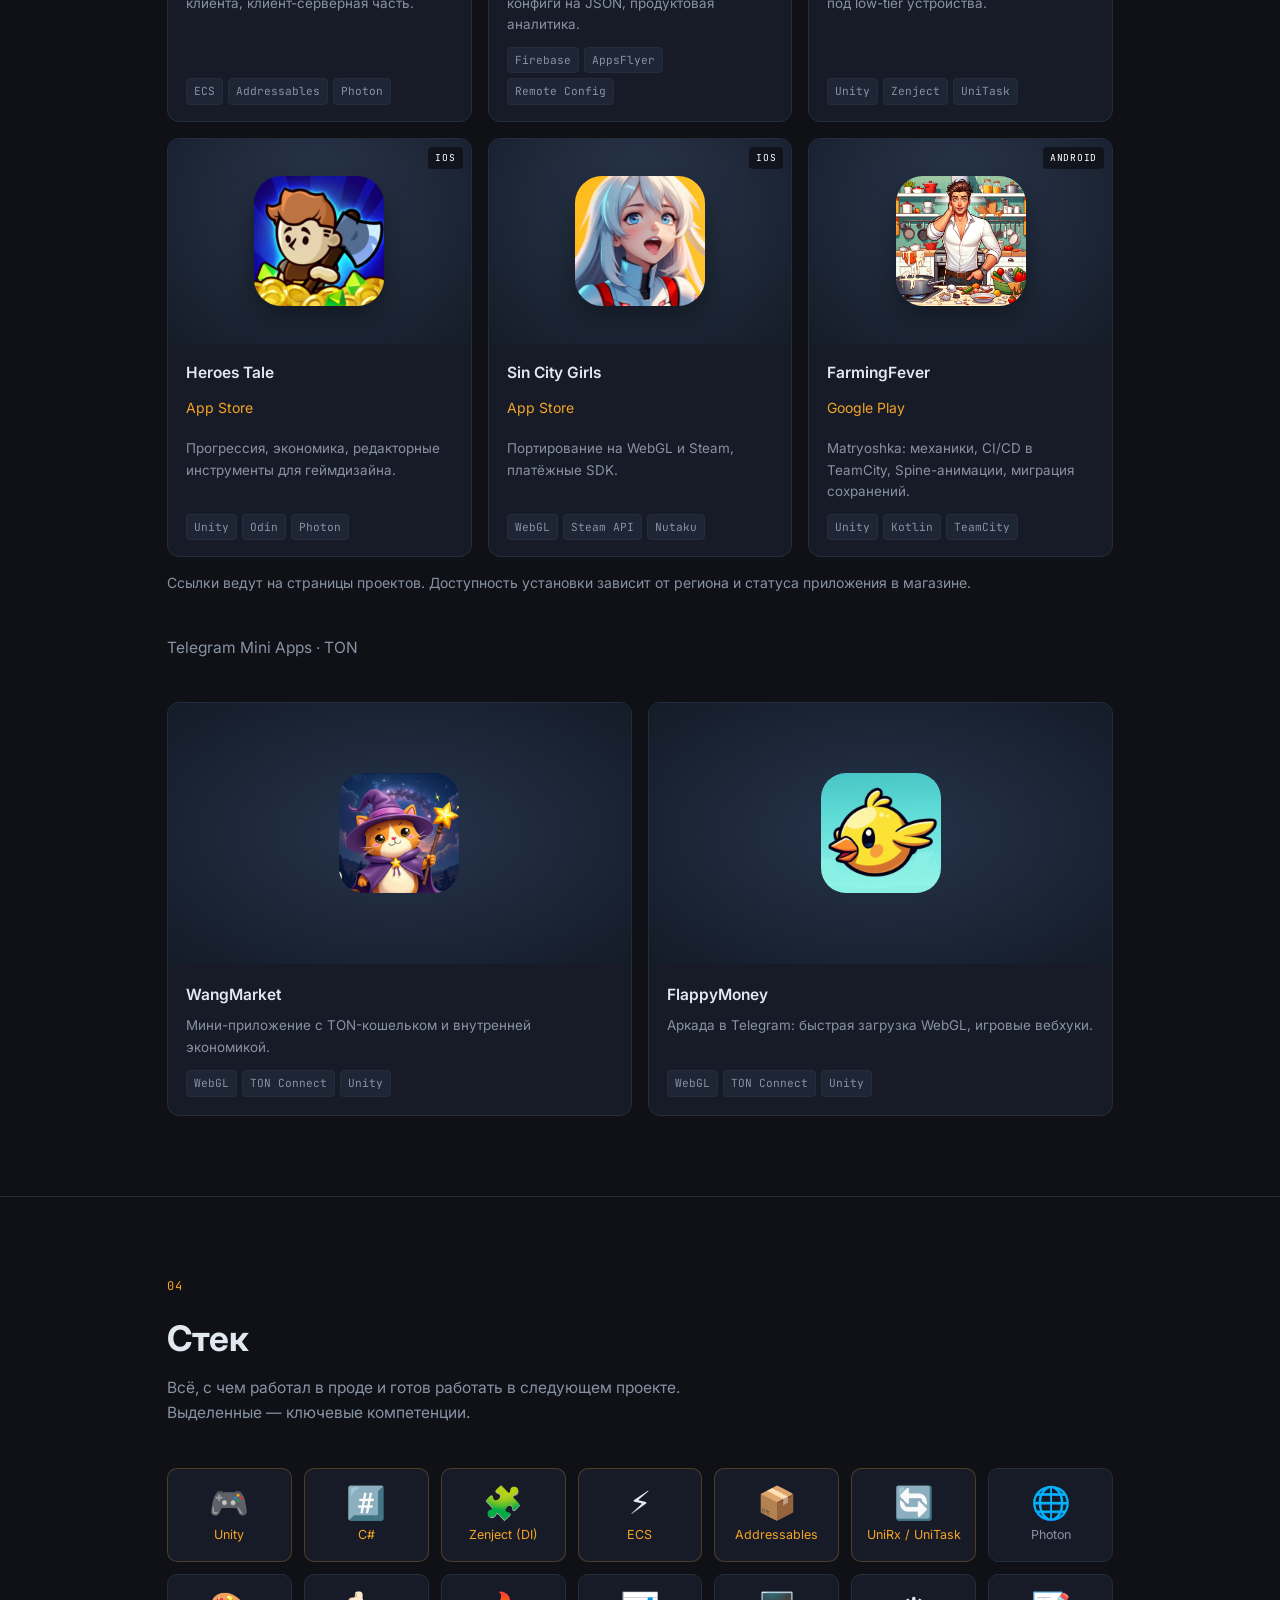
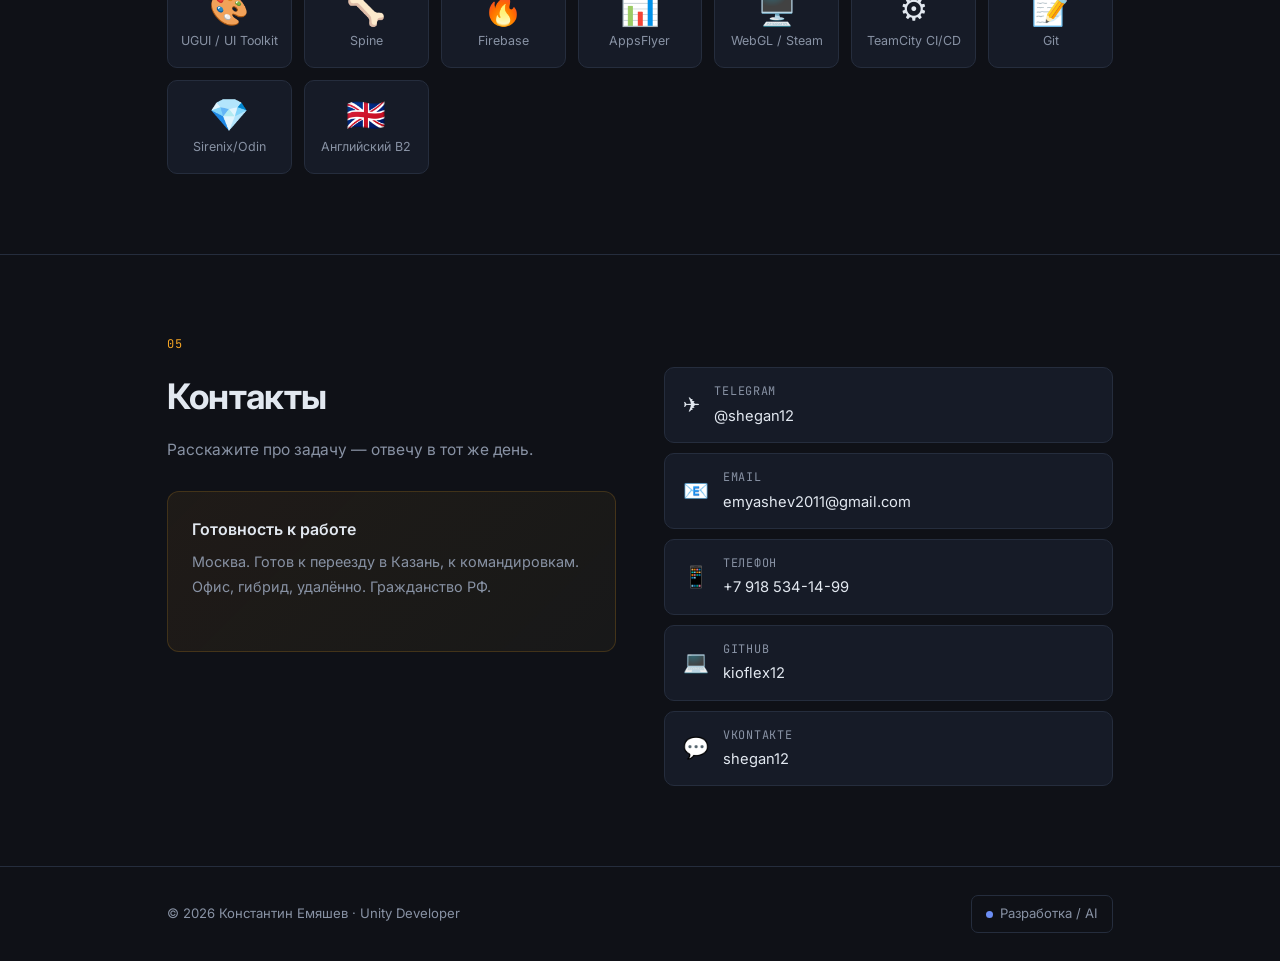
==== commit 5afb75d1: "Refresh developer portfolio and repair Unity project presentation" ====
--- a/unity.html
+++ b/unity.html
@@ -5,6 +5,8 @@
 <meta name="viewport" content="width=device-width, initial-scale=1">
 <meta name="color-scheme" content="dark">
 <meta name="theme-color" content="#0F1117">
+<meta name="description" content="Константин Емяшев — Unity Developer и Lead R&amp;D. Выпущенные игры, оптимизация, кроссплатформенная разработка.">
+<link rel="icon" href="img/favicon.svg" type="image/svg+xml">
 <title>Константин Емяшев — Unity Developer</title>
 <link rel="preconnect" href="https://fonts.googleapis.com">
 <link rel="preconnect" href="https://fonts.gstatic.com" crossorigin>
@@ -231,7 +233,17 @@
   .rv{opacity:1;transform:none}
   .mp-fill{animation:none;transform:scaleX(1)}
 }
-</style>
+
+.shot-cover{background:radial-gradient(ellipse at 50% 30%,#29364c,#151c28);height:205px;aspect-ratio:auto}
+.shot-cover img{width:130px;height:130px;object-fit:cover;border-radius:27px;box-shadow:0 12px 30px #0006;z-index:1}
+.shot-cover::after{display:none}.project-destination{display:block;font-size:.875rem;color:var(--accent);margin:4px 0 12px}
+.heart-cover{background:radial-gradient(ellipse at center,#50213d,#211827);color:#f5a5cb}.heart-cover svg{width:105px;height:105px}
+.archived:hover{transform:none;border-color:var(--border)}.archived .project-destination{color:var(--muted)}
+#avatarBox{object-fit:cover}.rv{opacity:1;transform:none}.shot-note{font-size:.875rem}
+:focus-visible{outline:2px solid var(--accent);outline-offset:5px}section{scroll-margin-top:70px}
+@media(prefers-reduced-motion:reduce){*,*::before,*::after{animation:none!important;transition:none!important}html{scroll-behavior:auto}}
+@media(max-width:600px){.nav-in{gap:8px}.nav-switch a{padding:7px 9px}.shot-cover{height:190px}}
+.bot-cover{background:radial-gradient(ellipse at center,#26344b,#141b28)}.bot-cover img{width:120px;height:120px;border-radius:25px;object-fit:cover;z-index:1}.bot-cover::after{display:none}</style>
 </head>
 <body>
 <div id="progress"></div>
@@ -246,7 +258,7 @@
       <a href="#contact" data-i="n5">Контакты</a>
     </div>
     <div class="nav-switch">
-      <a href="ai.html"><span class="pip"></span><span data-i="sw">→ AI/LLM резюме</span></a>
+      <a href="ai.html"><span class="pip"></span><span data-i="sw">Разработка / AI</span></a>
     </div>
     <div class="lang-sw">
       <button class="on" id="ru">RU</button>
@@ -272,7 +284,7 @@
       </div>
     </div>
     <div class="avatar-wrap rv" style="--rd:.15s">
-      <div class="avatar-placeholder" id="avatarBox">КЕ</div>
+      <img class="avatar-placeholder" id="avatarBox" src="img/avatar.jpg" alt="Константин Емяшев" width="260" height="260">
     </div>
   </div>
   <div class="stats rv" style="--rd:.5s">
@@ -327,7 +339,7 @@
 <div class="wrap">
   <div class="rv"><div class="sec-label">02</div>
   <h2 data-i="h-exp">Опыт</h2>
-  <p class="sec-sub" data-i="sub-exp">5 лет 3 месяца. Три компании, путь от Junior до Lead R&D.</p></div>
+  <p class="sec-sub" data-i="sub-exp">5+ лет. Три компании, путь от Junior до Lead R&D.</p></div>
 
   <div class="track-wrap rv" id="utrack">
     <div class="track-label" data-i="tr">Карьерный путь</div>
@@ -342,7 +354,7 @@
 
   <div class="timeline">
     <div class="job rv">
-      <div class="job-when"><div class="period mono">07.2022 — <span data-i="now">н.в.</span></div><div class="dur mono" data-i="d1">4 года 2 мес.</div></div>
+      <div class="job-when"><div class="period mono">07.2022 — <span data-i="now">н.в.</span></div><div class="dur mono" data-i="d1">4+ года</div></div>
       <div class="job-dot"></div>
       <div>
         <h3 data-i="j1t">Lead R&D / Senior Unity Developer</h3>
@@ -417,42 +429,42 @@
   <p class="sec-sub" data-i="sub-proj">5 релизов в App Store, 1 в Google Play, 2 Telegram Mini Apps на TON. Полный цикл — от прототипа до прод-релиза и поддержки.</p></div>
 
   <div class="shots-grid rv">
-    <a class="shot-card" href="https://apps.apple.com/us/app/last-oasis/id6479317330" target="_blank" rel="noopener">
-      <div class="shot-cover" data-img="last-oasis" style="background-color:#16233A"><span class="cg"></span><span class="pf-tag">iOS</span><span class="mk">LO</span></div>
-      <div class="shot-body"><h3>Last Oasis</h3><p data-i="r1">Кор- и мета-механики, оптимизация клиента, клиент-серверная часть.</p><div class="shot-tags"><span>ECS</span><span>Addressables</span><span>Photon</span></div></div>
+    <a class="shot-card" href="https://apps.apple.com/app/last-oasis/id6479317330" target="_blank" rel="noopener">
+      <div class="shot-cover"><img src="img/last-oasis.jpg" alt="Иконка Last Oasis" width="160" height="160" loading="lazy"><span class="pf-tag">iOS</span></div>
+      <div class="shot-body"><h3>Last Oasis</h3><span class="project-destination">App Store</span><p data-i="r1">Кор- и мета-механики, оптимизация клиента, клиент-серверная часть.</p><div class="shot-tags"><span>ECS</span><span>Addressables</span><span>Photon</span></div></div>
     </a>
-    <a class="shot-card" href="https://apps.apple.com/us/app/hearttok-romantic-stories/id6689520791" target="_blank" rel="noopener">
-      <div class="shot-cover" data-img="hearttok" style="background-color:#3A1630"><span class="cg"></span><span class="pf-tag">iOS</span><span class="mk">HT</span></div>
-      <div class="shot-body"><h3>HeartTok</h3><p data-i="r2">Мета-слой интерактивных историй, конфиги на JSON, продуктовая аналитика.</p><div class="shot-tags"><span>Firebase</span><span>AppsFlyer</span><span>Remote Config</span></div></div>
+    <article class="shot-card archived">
+      <div class="shot-cover heart-cover"><svg viewBox="0 0 80 80" aria-hidden="true"><path d="M40 65 13 39C-4 18 23 4 40 24 57 4 84 18 67 39Z" fill="none" stroke="currentColor" stroke-width="3"/><path d="M25 38h30M25 47h20" stroke="currentColor" stroke-width="2"/></svg><span class="pf-tag">iOS</span></div>
+      <div class="shot-body"><h3>HeartTok</h3><span class="project-destination" data-i="archive">Ссылка в App Store недоступна</span><p data-i="r2">Мета-слой интерактивных историй, конфиги на JSON, продуктовая аналитика.</p><div class="shot-tags"><span>Firebase</span><span>AppsFlyer</span><span>Remote Config</span></div></div>
+    </article>
+    <a class="shot-card" href="https://apps.apple.com/app/zombie-crusher-survival-rpg/id6446779397" target="_blank" rel="noopener">
+      <div class="shot-cover"><img src="img/zombie-crusher.jpg" alt="Иконка Zombie Crusher" width="160" height="160" loading="lazy"><span class="pf-tag">iOS</span></div>
+      <div class="shot-body"><h3>Zombie Crusher</h3><span class="project-destination">App Store</span><p data-i="r3">Боевые и мета-механики, оптимизация под low-tier устройства.</p><div class="shot-tags"><span>Unity</span><span>Zenject</span><span>UniTask</span></div></div>
     </a>
-    <a class="shot-card" href="https://apps.apple.com/us/app/zombie-crusher-survival-rpg/id6446779397" target="_blank" rel="noopener">
-      <div class="shot-cover" data-img="zombie-crusher" style="background-color:#1E2E1B"><span class="cg"></span><span class="pf-tag">iOS</span><span class="mk">ZC</span></div>
-      <div class="shot-body"><h3>Zombie Crusher</h3><p data-i="r3">Боевые и мета-механики, оптимизация под low-tier устройства.</p><div class="shot-tags"><span>Unity</span><span>Zenject</span><span>UniTask</span></div></div>
+    <a class="shot-card" href="https://apps.apple.com/app/heroes-tale-raid-and-loot/id6450005708" target="_blank" rel="noopener">
+      <div class="shot-cover"><img src="img/heroes-tale.jpg" alt="Иконка Heroes Tale" width="160" height="160" loading="lazy"><span class="pf-tag">iOS</span></div>
+      <div class="shot-body"><h3>Heroes Tale</h3><span class="project-destination">App Store</span><p data-i="r4">Прогрессия, экономика, редакторные инструменты для геймдизайна.</p><div class="shot-tags"><span>Unity</span><span>Odin</span><span>Photon</span></div></div>
     </a>
-    <a class="shot-card" href="https://apps.apple.com/us/app/heroes-tale-raid-and-loot/id6450005708" target="_blank" rel="noopener">
-      <div class="shot-cover" data-img="heroes-tale" style="background-color:#2C2413"><span class="cg"></span><span class="pf-tag">iOS</span><span class="mk">HT</span></div>
-      <div class="shot-body"><h3>Heroes Tale</h3><p data-i="r4">Прогрессия, экономика, редакторные инструменты для геймдизайна.</p><div class="shot-tags"><span>Unity</span><span>Odin</span><span>Photon</span></div></div>
-    </a>
-    <a class="shot-card" href="https://apps.apple.com/us/app/sin-city-girls/id6474139081" target="_blank" rel="noopener">
-      <div class="shot-cover" data-img="sin-city-girls" style="background-color:#2A1526"><span class="cg"></span><span class="pf-tag">iOS · WebGL · Steam</span><span class="mk">SC</span></div>
-      <div class="shot-body"><h3>Sin City Girls</h3><p data-i="r5">Портирование на WebGL и Steam, платёжные SDK.</p><div class="shot-tags"><span>WebGL</span><span>Steam API</span><span>Nutaku</span></div></div>
+    <a class="shot-card" href="https://apps.apple.com/app/sin-city-girls/id6474139081" target="_blank" rel="noopener">
+      <div class="shot-cover"><img src="img/sin-city-girls.jpg" alt="Иконка Sin City Girls" width="160" height="160" loading="lazy"><span class="pf-tag">iOS</span></div>
+      <div class="shot-body"><h3>Sin City Girls</h3><span class="project-destination">App Store</span><p data-i="r5">Портирование на WebGL и Steam, платёжные SDK.</p><div class="shot-tags"><span>WebGL</span><span>Steam API</span><span>Nutaku</span></div></div>
     </a>
     <a class="shot-card" href="https://play.google.com/store/apps/details?id=com.matryoshka.farminggame" target="_blank" rel="noopener">
-      <div class="shot-cover" data-img="farmingfever" style="background-color:#15291F"><span class="cg"></span><span class="pf-tag">Android</span><span class="mk">FF</span></div>
-      <div class="shot-body"><h3>FarmingFever</h3><p data-i="r6">Matryoshka: механики, CI/CD в TeamCity, Spine-анимации, миграция сохранений.</p><div class="shot-tags"><span>Unity</span><span>Kotlin</span><span>TeamCity</span></div></div>
+      <div class="shot-cover"><img src="img/farmingfever.jpg" alt="Иконка FarmingFever" width="160" height="160" loading="lazy"><span class="pf-tag">Android</span></div>
+      <div class="shot-body"><h3>FarmingFever</h3><span class="project-destination">Google Play</span><p data-i="r6">Matryoshka: механики, CI/CD в TeamCity, Spine-анимации, миграция сохранений.</p><div class="shot-tags"><span>Unity</span><span>Kotlin</span><span>TeamCity</span></div></div>
     </a>
   </div>
-  <p class="shot-note rv" data-i="ns">Плитки ждут скриншоты: положи файлы в <code>img/</code> с именами <code>last-oasis.jpg</code>, <code>hearttok.jpg</code>, <code>zombie-crusher.jpg</code>, <code>heroes-tale.jpg</code>, <code>sin-city-girls.jpg</code>, <code>farmingfever.jpg</code>.</p>
+  <p class="shot-note rv" data-i="store-note">Ссылки ведут на страницы проектов. Доступность установки зависит от региона и статуса приложения в магазине.</p>
 
   <div style="margin-top:40px" class="rv">
     <p class="sec-sub" data-i="sub-ton">Telegram Mini Apps · TON</p>
     <div class="proj-grid">
       <a class="proj-card" href="https://t.me/wmarket_ton_bot/WangMarket" target="_blank" rel="noopener">
-        <div class="proj-cover" style="background:#0C0F16"><span class="cg"></span><span style="position:relative;z-index:1;color:rgba(245,165,36,.3);font-weight:800;letter-spacing:-.04em">WM</span></div>
+        <div class="proj-cover bot-cover"><img src="img/wangmarket.jpg" alt="WangMarket" width="120" height="120" loading="lazy"></div>
         <div class="proj-body"><h3>WangMarket</h3><p data-i="rton1">Мини-приложение с TON-кошельком и внутренней экономикой.</p><div class="proj-tags"><span>WebGL</span><span>TON Connect</span><span>Unity</span></div></div>
       </a>
       <a class="proj-card" href="https://t.me/FlappyMoney_Bot?startapp=re" target="_blank" rel="noopener">
-        <div class="proj-cover" style="background:#0C0F16"><span class="cg"></span><span style="position:relative;z-index:1;color:rgba(245,165,36,.3);font-weight:800;letter-spacing:-.04em">FM</span></div>
+        <div class="proj-cover bot-cover"><img src="img/flappymoney.jpg" alt="FlappyMoney" width="120" height="120" loading="lazy"></div>
         <div class="proj-body"><h3>FlappyMoney</h3><p data-i="rton2">Аркада в Telegram: быстрая загрузка WebGL, игровые вебхуки.</p><div class="proj-tags"><span>WebGL</span><span>TON Connect</span><span>Unity</span></div></div>
       </a>
     </div>
@@ -525,7 +537,7 @@
 <div class="wrap">
   <div class="foot-in">
     <span>© 2026 Константин Емяшев · Unity Developer</span>
-    <div class="foot-other"><a href="ai.html"><span class="pip2"></span><span data-i="sw">→ AI/LLM резюме</span></a></div>
+    <div class="foot-other"><a href="ai.html"><span class="pip2"></span><span data-i="sw">Разработка / AI</span></a></div>
   </div>
 </div>
 </footer>
@@ -533,8 +545,10 @@
 <script>
 const STILL=window.matchMedia('(prefers-reduced-motion:reduce)').matches;
 const D={
+ "store-note":"Links open project listings. Installation availability depends on your region and the app’s store status.",
+ "archive":"App Store link unavailable" ,
   n1:"What I do",n2:"Experience",n3:"Projects",n4:"Stack",n5:"Contacts",
-  sw:"→ AI/LLM resume",
+  sw:"Software / AI",
   ey:"Unity Developer / Lead R&D · Moscow · open to offers",
   h1role:"Unity Developer",
   sub:"Senior Unity Developer and Tech Lead. <b>5 years commercial experience</b>, 7 production releases — from hyper-casual to Steam. From Junior to Lead R&D inside one company.",
@@ -549,9 +563,9 @@
   "mp-head":"Key metrics · from Meowpunk projects",
   mp1:"Build size",mp2:"FPS on low-tier Android/iOS",mp3:"Platforms",
   mb1:"App Store releases",mb2:"Telegram mini-apps",mb3:"FPS gain",mb4:"build size reduction",
-  "h-exp":"Experience","sub-exp":"5 years 3 months. Three companies, from Junior to Lead R&D.",
+  "h-exp":"Experience","sub-exp":"5+ years. Three companies, from Junior to Lead R&D.",
   tr:"Career track",
-  d1:"4 yr 2 mo",d2:"9 mo",d3:"5 mo",d4:"education",
+  d1:"4+ years",d2:"9 mo",d3:"5 mo",d4:"education",
   j1t:"Lead R&D / Senior Unity Developer",
   js1:"Optimisation and performance",js2:"Development and architecture",js3:"Lead and R&D",js4:"Stack",
   j1a:"<b>Build size ×3</b> — from 400 MB to 120 MB: Sprite Atlas, Asset Bundles, stripping, Addressables.",
@@ -609,10 +623,6 @@
 let raf=null;
 function onScroll(){const h=document.documentElement;prog.style.width=(h.scrollTop/(h.scrollHeight-h.clientHeight)*100)+'%';let cur=-1;secs.forEach((s,i)=>{if(s.getBoundingClientRect().top<=80)cur=i;});navAs.forEach((a,i)=>a.classList.toggle('active',i===cur));raf=null;}
 addEventListener('scroll',()=>{if(!raf)raf=requestAnimationFrame(onScroll);},{passive:true});onScroll();
-/* screenshots */
-document.querySelectorAll('[data-img]').forEach(c=>{['jpg','png','webp'].forEach(ext=>{const im=new Image();im.onload=()=>{c.style.backgroundImage='url("img/'+c.dataset.img+'.'+ext+'")';c.classList.add('has-img');};im.src='img/'+c.dataset.img+'.'+ext;});});
-/* avatar */
-const av=document.getElementById('avatarBox');['jpg','png','webp'].forEach(ext=>{const im=new Image();im.onload=()=>{av.style.backgroundImage='url("img/avatar.'+ext+'")';av.style.backgroundSize='cover';av.style.backgroundPosition='center';av.textContent='';};im.src='img/avatar.'+ext;});
 </script>
 </body>
 </html>
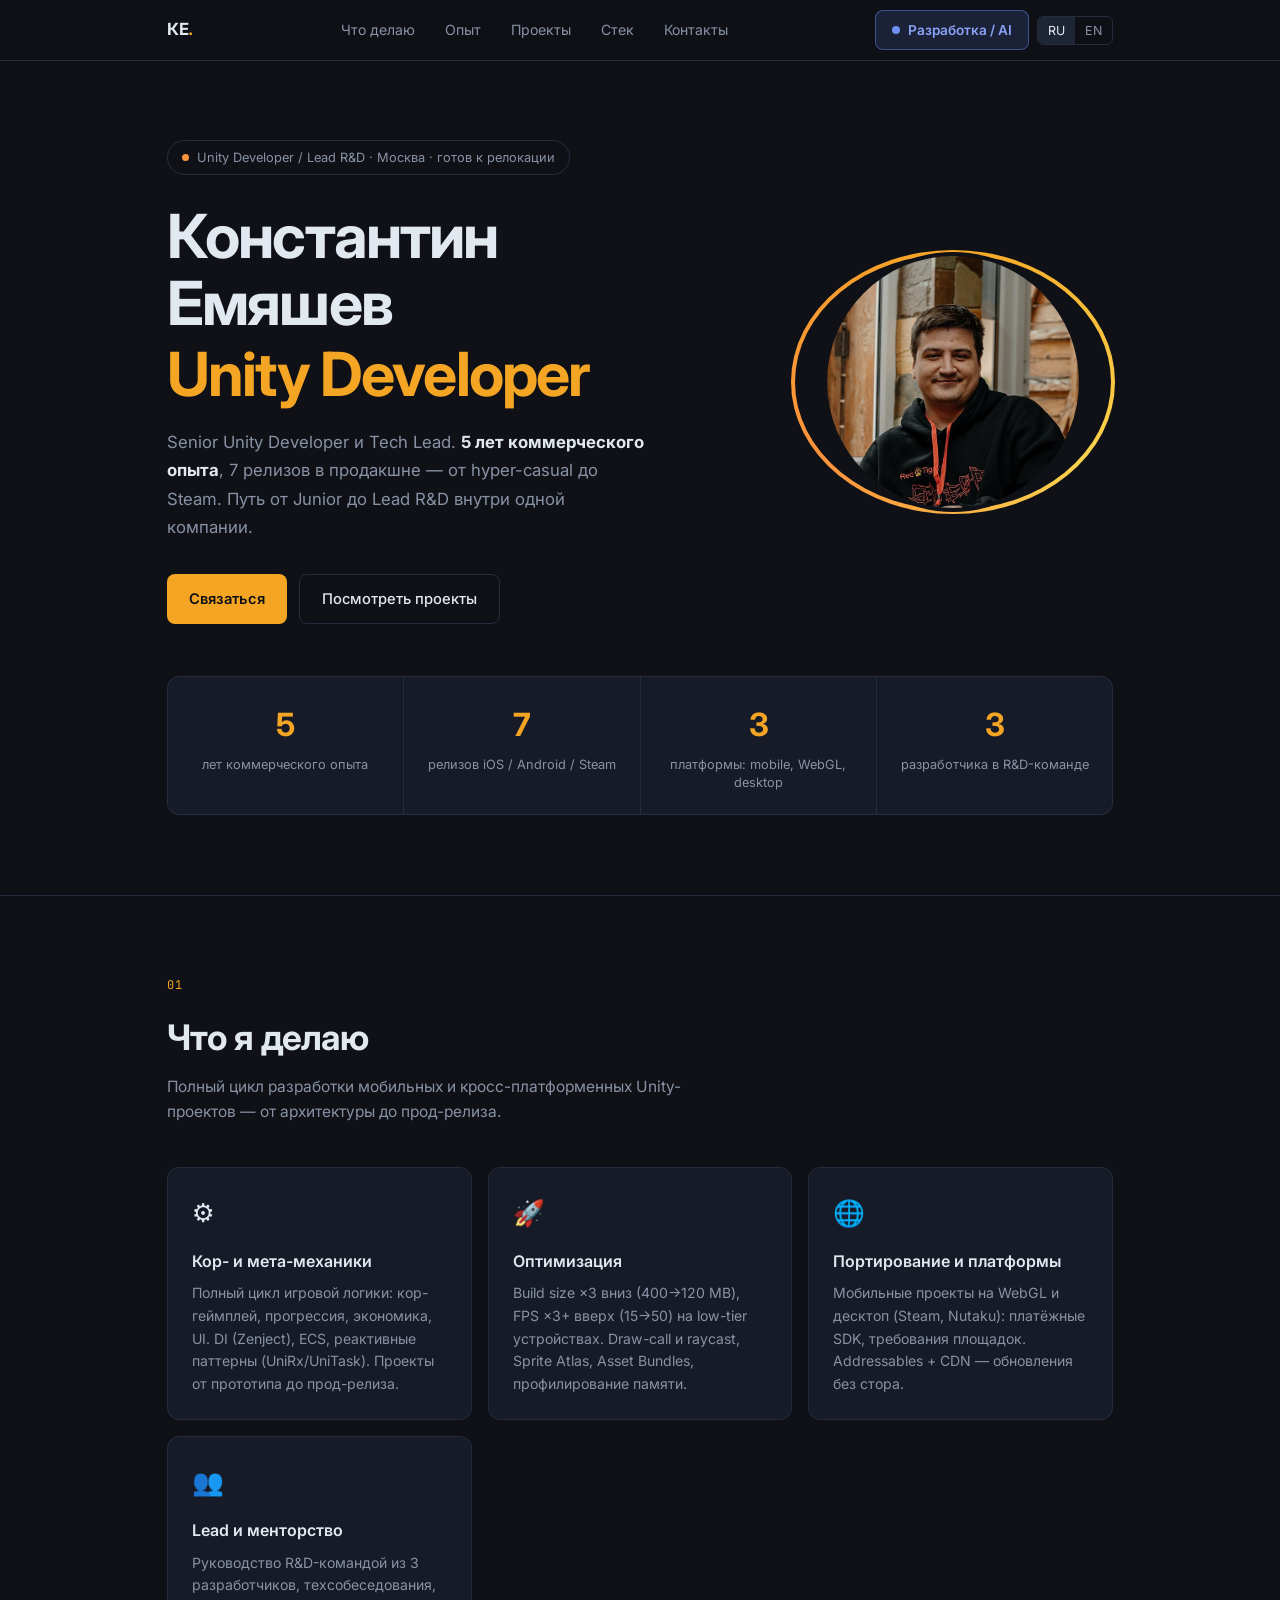
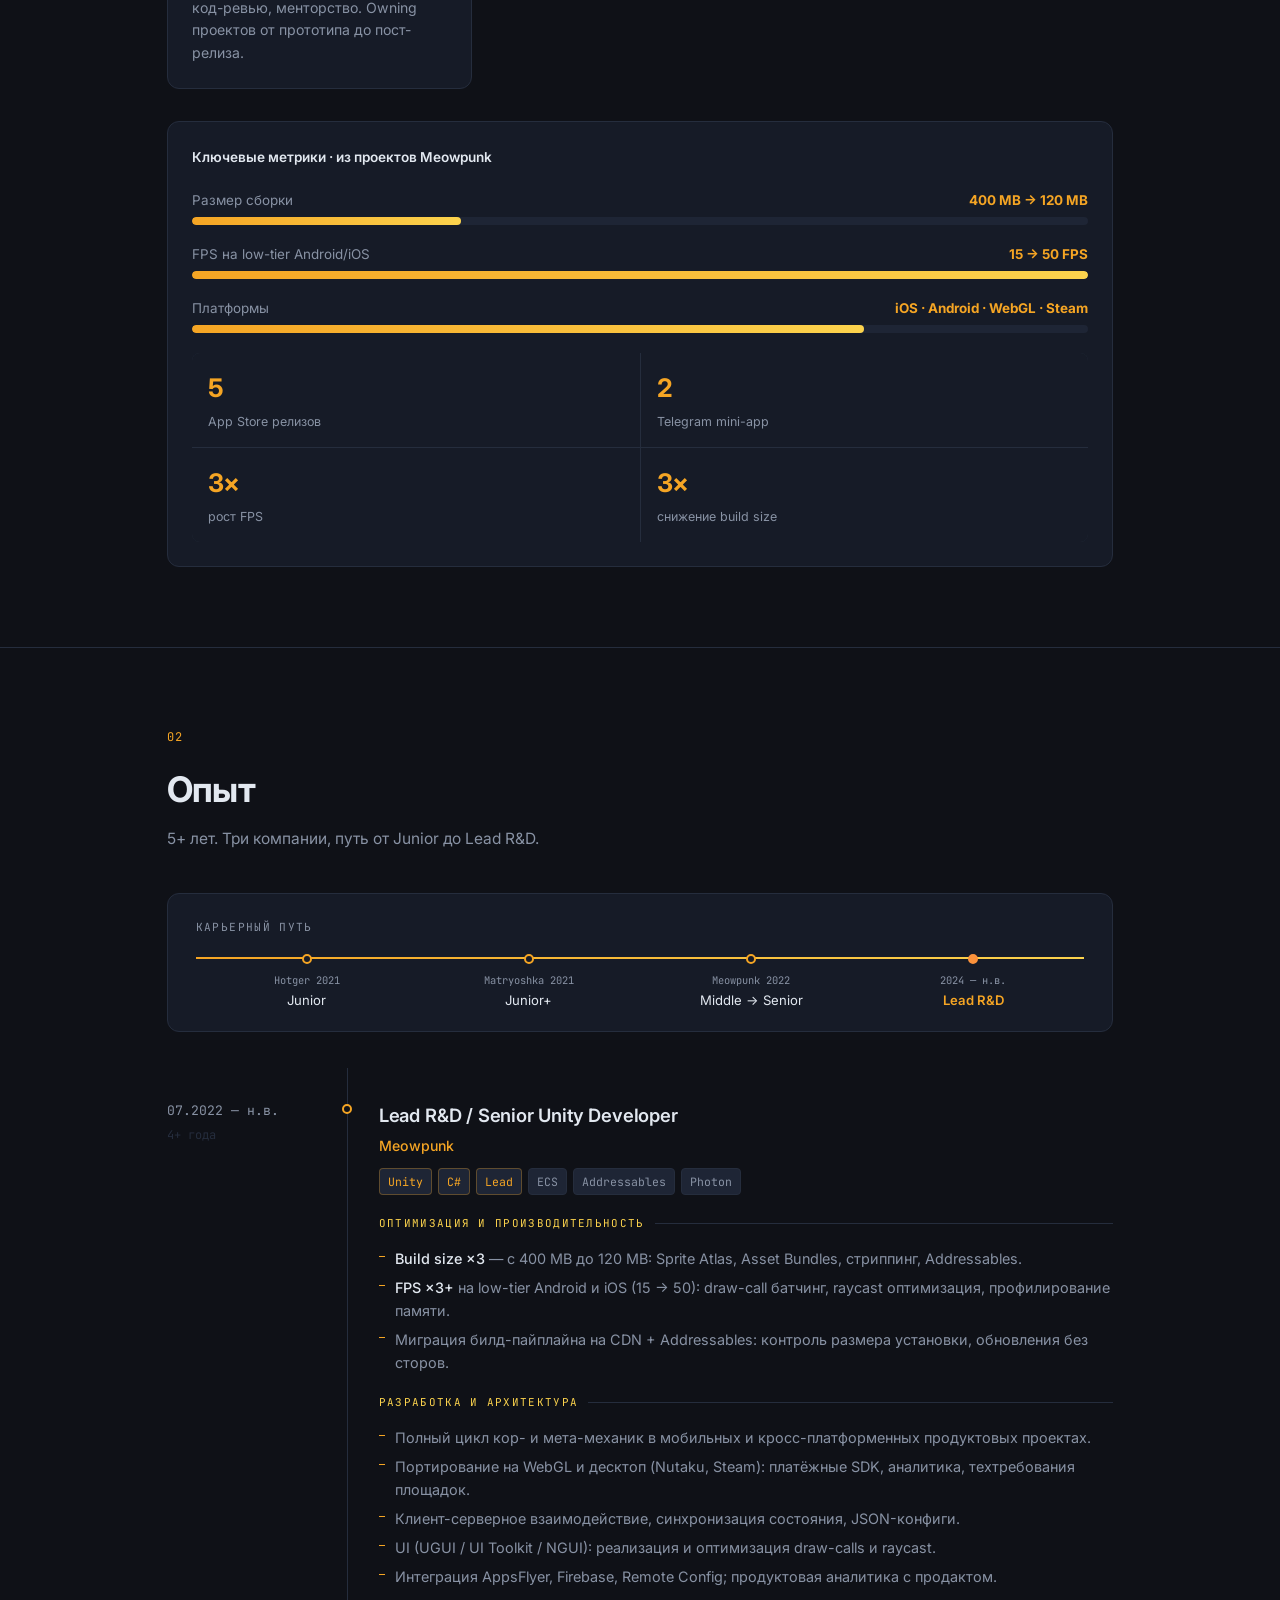
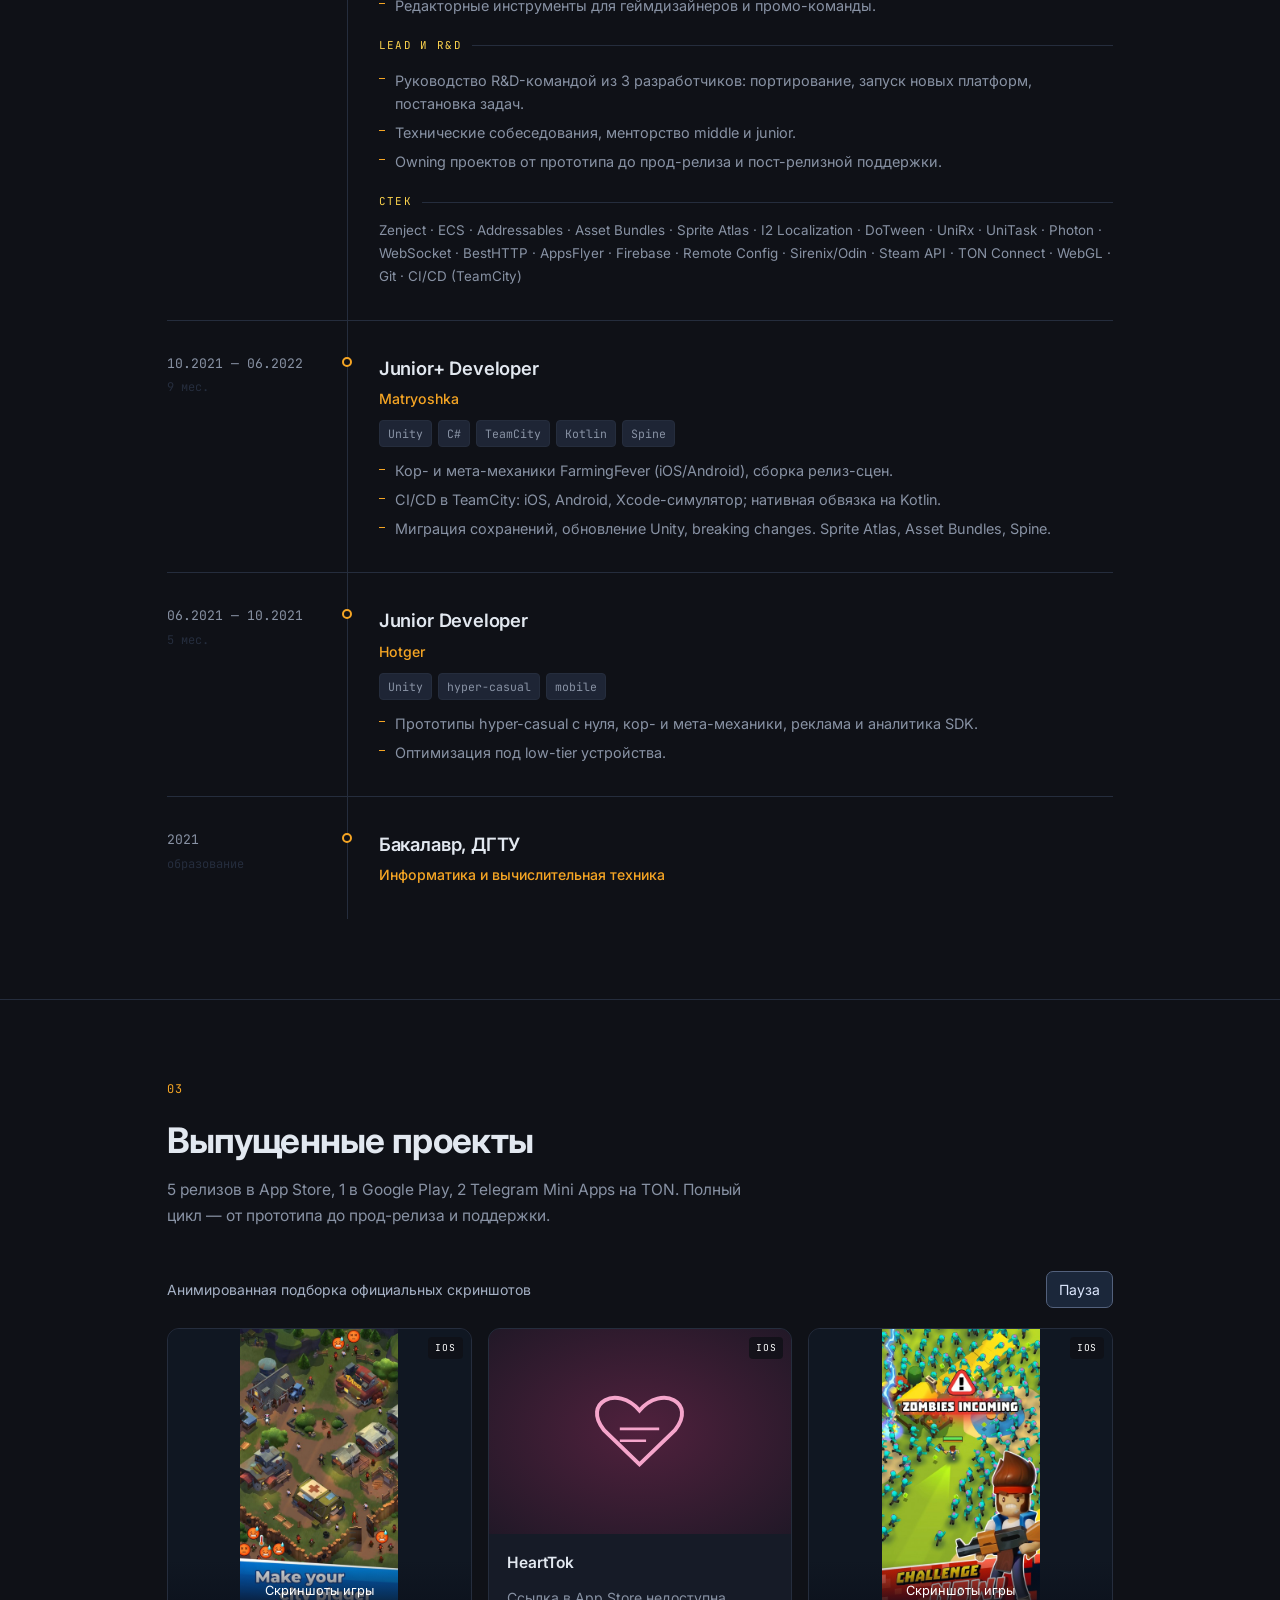
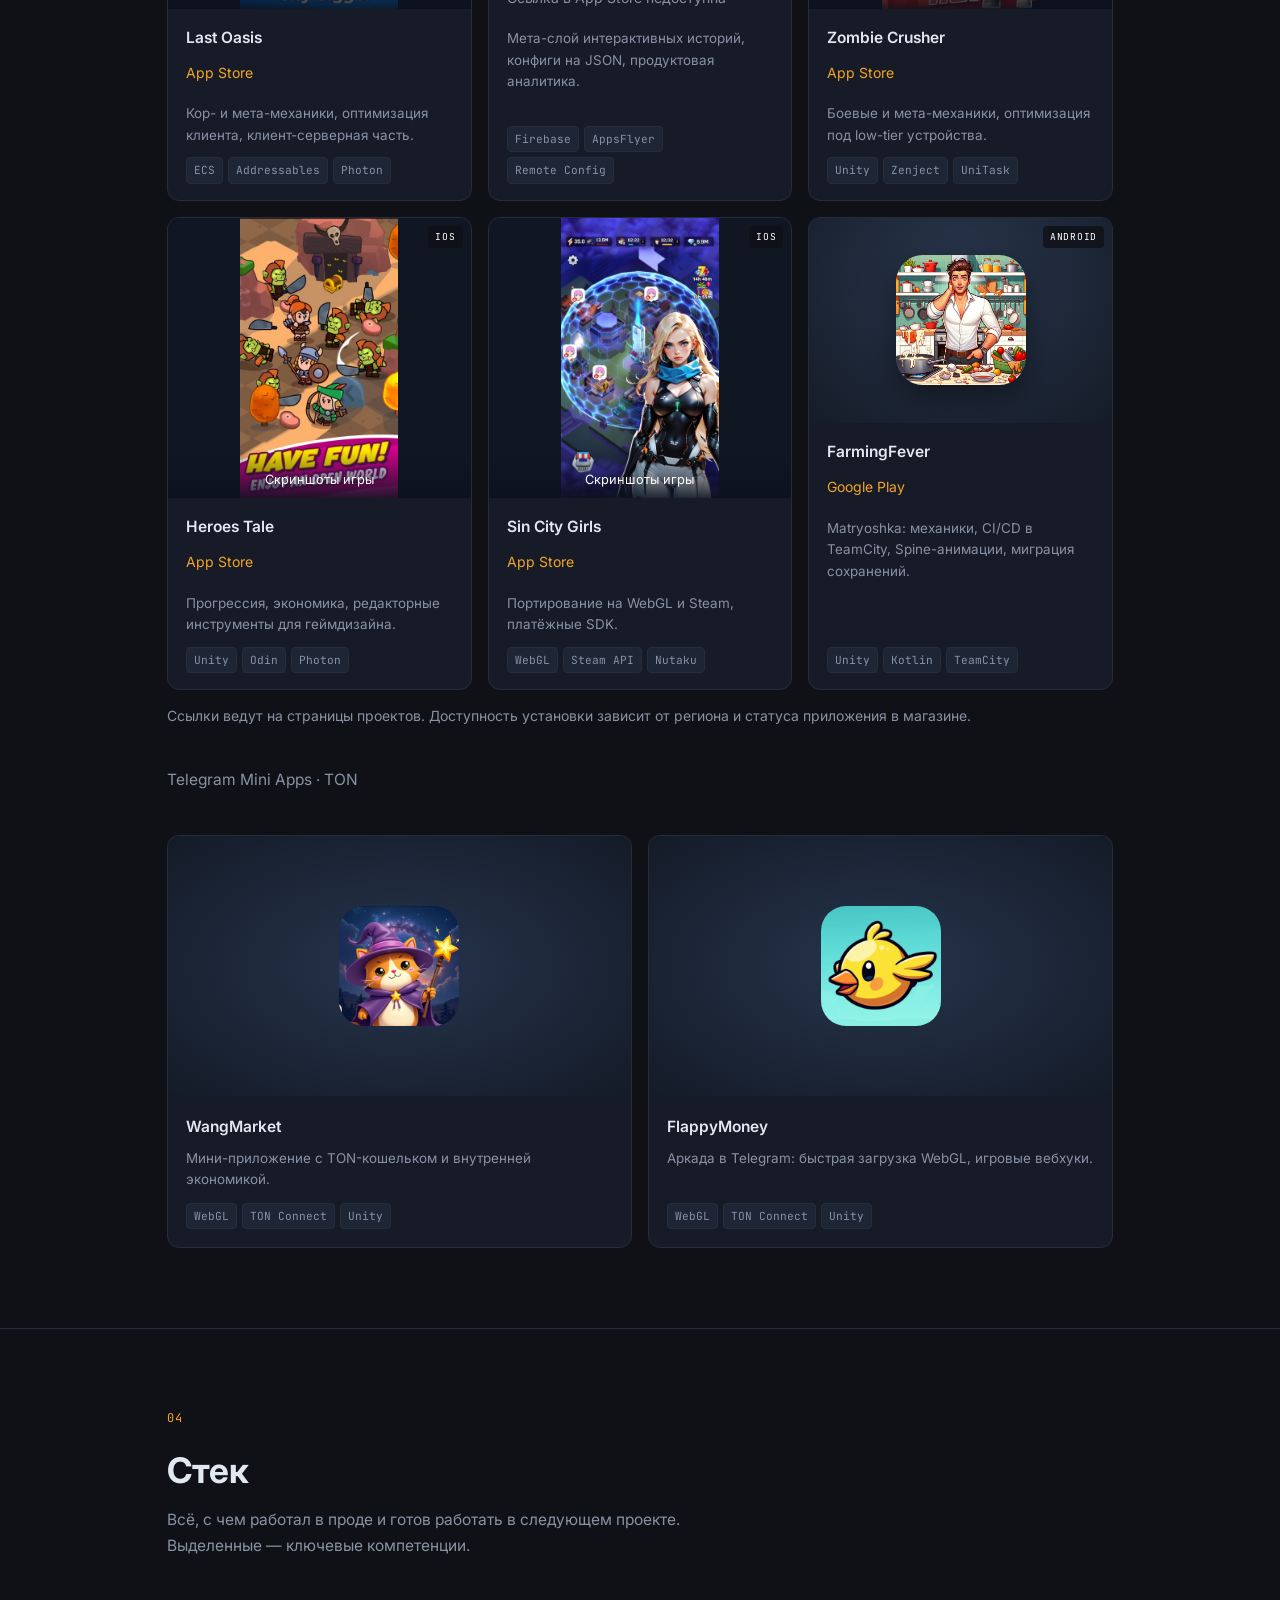
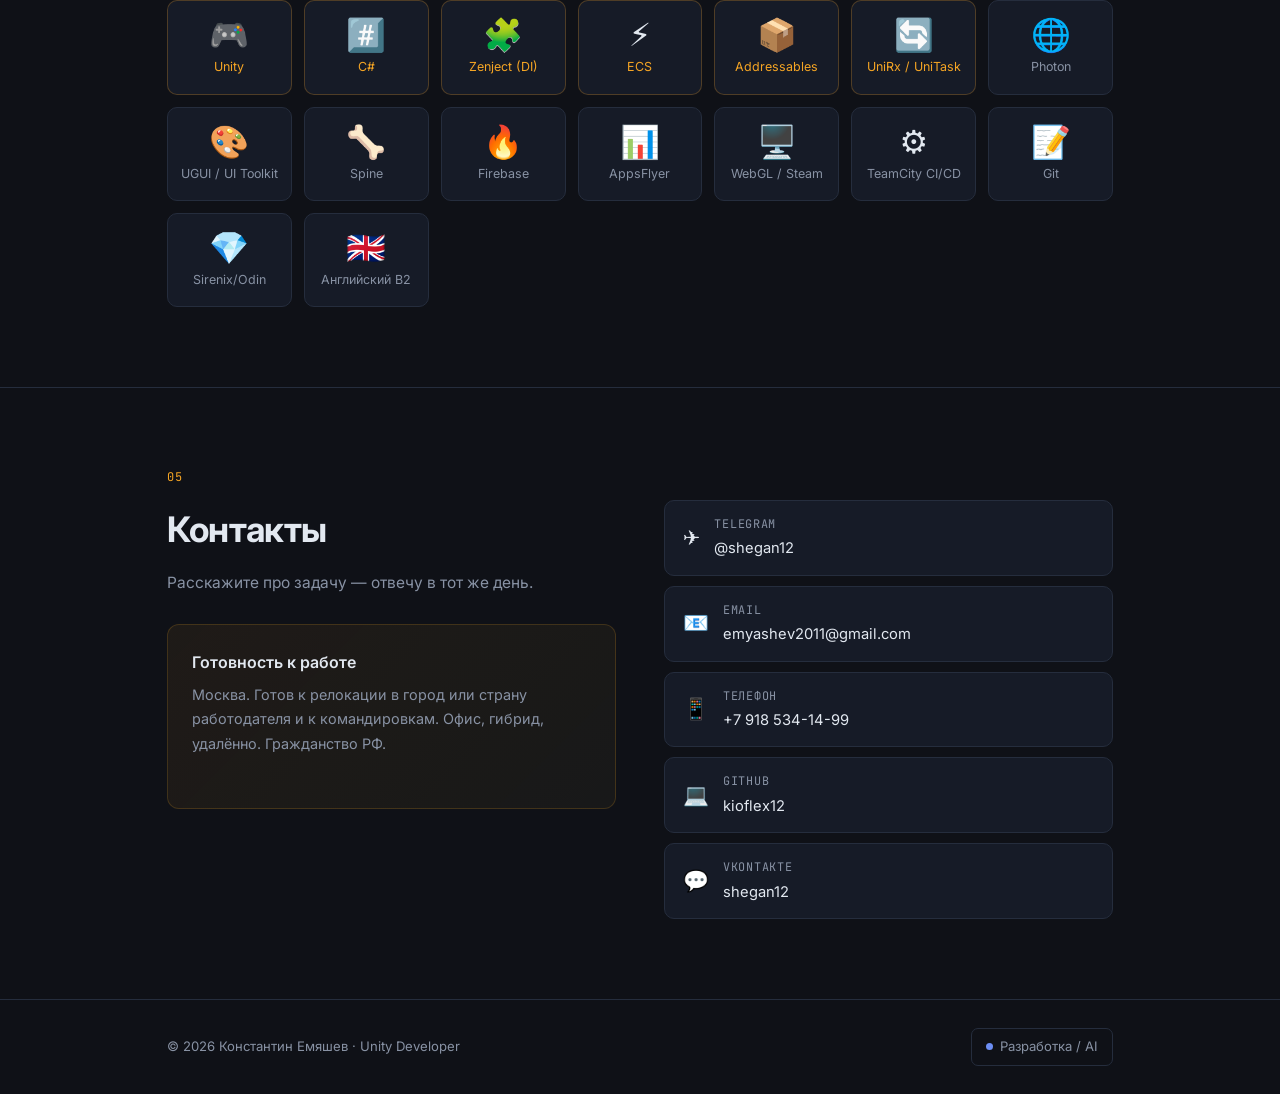
==== commit 85dcfacc: "Animate project workflows and restore agent pipeline; expand relocation availability" ====
--- a/unity.html
+++ b/unity.html
@@ -244,7 +244,7 @@
 @media(prefers-reduced-motion:reduce){*,*::before,*::after{animation:none!important;transition:none!important}html{scroll-behavior:auto}}
 @media(max-width:600px){.nav-in{gap:8px}.nav-switch a{padding:7px 9px}.shot-cover{height:190px}}
 .bot-cover{background:radial-gradient(ellipse at center,#26344b,#141b28)}.bot-cover img{width:120px;height:120px;border-radius:25px;object-fit:cover;z-index:1}.bot-cover::after{display:none}</style>
-</head>
+<link rel="stylesheet" href="motion.css"><script src="motion.js" defer></script></head>
 <body>
 <div id="progress"></div>
 <nav>
@@ -272,7 +272,7 @@
 <div class="wrap">
   <div class="hero-grid">
     <div>
-      <div class="hero-eyebrow"><span class="dot"></span><span data-i="ey">Unity Developer / Lead R&D · Москва · открыт к предложениям</span></div>
+      <div class="hero-eyebrow"><span class="dot"></span><span data-i="ey">Unity Developer / Lead R&D · Москва · готов к релокации</span></div>
       <h1>
         <span>Константин Емяшев</span>
         <span class="role-line" data-i="h1role">Unity Developer</span>
@@ -428,9 +428,9 @@
   <h2 data-i="h-proj">Выпущенные проекты</h2>
   <p class="sec-sub" data-i="sub-proj">5 релизов в App Store, 1 в Google Play, 2 Telegram Mini Apps на TON. Полный цикл — от прототипа до прод-релиза и поддержки.</p></div>
 
-  <div class="shots-grid rv">
+  <div class="gallery-toolbar"><span data-i="gallery-note">Анимированная подборка официальных скриншотов</span><button type="button" class="gallery-toggle" aria-pressed="false" data-i="gallery-pause">Пауза</button></div><div class="shots-grid rv">
     <a class="shot-card" href="https://apps.apple.com/app/last-oasis/id6479317330" target="_blank" rel="noopener">
-      <div class="shot-cover"><img src="img/last-oasis.jpg" alt="Иконка Last Oasis" width="160" height="160" loading="lazy"><span class="pf-tag">iOS</span></div>
+      <div class="shot-cover game-gallery animated-demo" data-demo="gallery"><img class="game-frame current" src="img/last-oasis-screen-1.jpg" alt="last-oasis — скриншот 1" loading="lazy" width="360" height="640"><img class="game-frame" src="img/last-oasis-screen-2.jpg" alt="last-oasis — скриншот 2" loading="lazy" width="360" height="640"><img class="game-frame" src="img/last-oasis-screen-3.jpg" alt="last-oasis — скриншот 3" loading="lazy" width="360" height="640"><span class="pf-tag">iOS</span><span class="gallery-caption" data-i="gallery-label">Скриншоты игры</span></div>
       <div class="shot-body"><h3>Last Oasis</h3><span class="project-destination">App Store</span><p data-i="r1">Кор- и мета-механики, оптимизация клиента, клиент-серверная часть.</p><div class="shot-tags"><span>ECS</span><span>Addressables</span><span>Photon</span></div></div>
     </a>
     <article class="shot-card archived">
@@ -438,15 +438,15 @@
       <div class="shot-body"><h3>HeartTok</h3><span class="project-destination" data-i="archive">Ссылка в App Store недоступна</span><p data-i="r2">Мета-слой интерактивных историй, конфиги на JSON, продуктовая аналитика.</p><div class="shot-tags"><span>Firebase</span><span>AppsFlyer</span><span>Remote Config</span></div></div>
     </article>
     <a class="shot-card" href="https://apps.apple.com/app/zombie-crusher-survival-rpg/id6446779397" target="_blank" rel="noopener">
-      <div class="shot-cover"><img src="img/zombie-crusher.jpg" alt="Иконка Zombie Crusher" width="160" height="160" loading="lazy"><span class="pf-tag">iOS</span></div>
+      <div class="shot-cover game-gallery animated-demo" data-demo="gallery"><img class="game-frame current" src="img/zombie-crusher-screen-1.jpg" alt="zombie-crusher — скриншот 1" loading="lazy" width="360" height="640"><img class="game-frame" src="img/zombie-crusher-screen-2.jpg" alt="zombie-crusher — скриншот 2" loading="lazy" width="360" height="640"><img class="game-frame" src="img/zombie-crusher-screen-3.jpg" alt="zombie-crusher — скриншот 3" loading="lazy" width="360" height="640"><span class="pf-tag">iOS</span><span class="gallery-caption" data-i="gallery-label">Скриншоты игры</span></div>
       <div class="shot-body"><h3>Zombie Crusher</h3><span class="project-destination">App Store</span><p data-i="r3">Боевые и мета-механики, оптимизация под low-tier устройства.</p><div class="shot-tags"><span>Unity</span><span>Zenject</span><span>UniTask</span></div></div>
     </a>
     <a class="shot-card" href="https://apps.apple.com/app/heroes-tale-raid-and-loot/id6450005708" target="_blank" rel="noopener">
-      <div class="shot-cover"><img src="img/heroes-tale.jpg" alt="Иконка Heroes Tale" width="160" height="160" loading="lazy"><span class="pf-tag">iOS</span></div>
+      <div class="shot-cover game-gallery animated-demo" data-demo="gallery"><img class="game-frame current" src="img/heroes-tale-screen-1.jpg" alt="heroes-tale — скриншот 1" loading="lazy" width="360" height="640"><img class="game-frame" src="img/heroes-tale-screen-2.jpg" alt="heroes-tale — скриншот 2" loading="lazy" width="360" height="640"><img class="game-frame" src="img/heroes-tale-screen-3.jpg" alt="heroes-tale — скриншот 3" loading="lazy" width="360" height="640"><span class="pf-tag">iOS</span><span class="gallery-caption" data-i="gallery-label">Скриншоты игры</span></div>
       <div class="shot-body"><h3>Heroes Tale</h3><span class="project-destination">App Store</span><p data-i="r4">Прогрессия, экономика, редакторные инструменты для геймдизайна.</p><div class="shot-tags"><span>Unity</span><span>Odin</span><span>Photon</span></div></div>
     </a>
     <a class="shot-card" href="https://apps.apple.com/app/sin-city-girls/id6474139081" target="_blank" rel="noopener">
-      <div class="shot-cover"><img src="img/sin-city-girls.jpg" alt="Иконка Sin City Girls" width="160" height="160" loading="lazy"><span class="pf-tag">iOS</span></div>
+      <div class="shot-cover game-gallery animated-demo" data-demo="gallery"><img class="game-frame current" src="img/sin-city-girls-screen-1.jpg" alt="sin-city-girls — скриншот 1" loading="lazy" width="360" height="640"><img class="game-frame" src="img/sin-city-girls-screen-2.jpg" alt="sin-city-girls — скриншот 2" loading="lazy" width="360" height="640"><span class="pf-tag">iOS</span><span class="gallery-caption" data-i="gallery-label">Скриншоты игры</span></div>
       <div class="shot-body"><h3>Sin City Girls</h3><span class="project-destination">App Store</span><p data-i="r5">Портирование на WebGL и Steam, платёжные SDK.</p><div class="shot-tags"><span>WebGL</span><span>Steam API</span><span>Nutaku</span></div></div>
     </a>
     <a class="shot-card" href="https://play.google.com/store/apps/details?id=com.matryoshka.farminggame" target="_blank" rel="noopener">
@@ -509,7 +509,7 @@
       <p data-i="sub-cont">Расскажите про задачу — отвечу в тот же день.</p>
       <div class="avail-card">
         <div class="ac-head" data-i="av-head">Готовность к работе</div>
-        <p data-i="avail">Москва. Готов к переезду в Казань, к командировкам. Офис, гибрид, удалённо. Гражданство РФ.</p>
+        <p data-i="avail">Москва. Готов к релокации в город или страну работодателя и к командировкам. Офис, гибрид, удалённо. Гражданство РФ.</p>
       </div>
     </div>
     <div class="contact-links rv">
@@ -545,11 +545,12 @@
 <script>
 const STILL=window.matchMedia('(prefers-reduced-motion:reduce)').matches;
 const D={
+"gallery-label":"Game screenshots", "gallery-note":"Animated gallery of official screenshots", "gallery-pause":"Pause",
  "store-note":"Links open project listings. Installation availability depends on your region and the app’s store status.",
  "archive":"App Store link unavailable" ,
   n1:"What I do",n2:"Experience",n3:"Projects",n4:"Stack",n5:"Contacts",
   sw:"Software / AI",
-  ey:"Unity Developer / Lead R&D · Moscow · open to offers",
+  ey:"Unity Developer / Lead R&D · Moscow · open to relocation worldwide",
   h1role:"Unity Developer",
   sub:"Senior Unity Developer and Tech Lead. <b>5 years commercial experience</b>, 7 production releases — from hyper-casual to Steam. From Junior to Lead R&D inside one company.",
   salNote:"net · Unity Developer",
@@ -597,7 +598,7 @@
   "h-stack":"Stack","sub-stack":"Everything I have worked with in production and am ready to bring to the next project. Highlighted — key competencies.",
   "en-skill":"English B2",
   "h-cont":"Contacts","sub-cont":"Tell me about the role — I reply the same day.",
-  "av-head":"Availability",avail:"Moscow. Open to relocating to Kazan, business trips. Office, hybrid, remote. Russian citizenship.",ph:"Phone",now:"now",
+  "av-head":"Availability",avail:"Based in Moscow. Open to relocating to the employer’s city or country worldwide and to business trips. On-site, hybrid or remote. Russian citizenship.",ph:"Phone",now:"now",
 };
 const nodes=[...document.querySelectorAll('[data-i]')];
 const RU=new Map(nodes.map(n=>[n,n.innerHTML]));
--- a/motion.css
+++ b/motion.css
@@ -0,0 +1,2 @@
+/* Shared, dependency-free illustrative motion. */
+.animated-demo{--motion-accent:#98b3ff}.demo-scene{min-height:190px;display:flex;flex-direction:column;justify-content:center;gap:18px}.demo-input,.demo-result{padding:18px;border:1px solid #ffffff25;border-radius:12px;background:#10182790;font-size:.95rem;min-height:58px}.demo-result{border-color:#91dbc660;color:#b3efdc}.demo-process{display:flex;justify-content:center;gap:22px}.demo-process span{width:8px;height:8px;border-radius:50%;background:var(--motion-accent);opacity:.3;animation:packet 1.5s infinite}.demo-process span:nth-child(2){animation-delay:.2s}.demo-process span:nth-child(3){animation-delay:.4s}.demo-scene.changing .demo-result{animation:result-in .5s ease-out}.demo-bottom,.pipeline-top,.gallery-toolbar{display:flex;justify-content:space-between;align-items:center;gap:15px;font-size:.875rem;color:#a5b1c5}.demo-bottom{border-top:1px solid #ffffff18;padding-top:14px}.motion-toggle,.motion-restart,.gallery-toggle{font:inherit;font-size:.875rem;cursor:pointer;color:#dce6fc;background:#1b273a;border:1px solid #53617c;border-radius:7px;padding:6px 12px;min-height:36px}.motion-toggle:hover,.motion-restart:hover,.gallery-toggle:hover{background:#30405c}.pipeline-demo{border:1px solid #2a3446;border-radius:18px;background:#151d2a;overflow:hidden}.pipeline-top{padding:20px 24px;border-bottom:1px solid #2a3446}.pipeline-top>div{display:flex;gap:8px}.pipeline-layout{display:grid;grid-template-columns:1.3fr 1fr;gap:40px;padding:36px}.pipeline-map{min-width:0}.pipe-row{display:flex;gap:10px;justify-content:center}.pipe-row span,.pipe-node{border:1px solid #344158;border-radius:9px;background:#1b2638;padding:14px;text-align:center;color:#b4c0d6;transition:border-color .4s,background .4s,box-shadow .4s}.pipe-row span{flex:1;font-size:.875rem;padding:12px 7px}.pipe-node small{display:block;color:#8a9ab7;letter-spacing:.12em;font: .75rem Consolas,monospace;margin-bottom:6px}.pipe-node strong{font-weight:500;font-size:.875rem}.pipe-node.active,.pipe-row.active span{border-color:#98b3ff;background:#243657;box-shadow:0 0 28px #7899ef22;color:white}.pipe-node.done,.pipe-row.done span{border-color:#528d80}.pipe-wire{width:2px;height:26px;background:#33445f;margin:auto;position:relative;overflow:hidden}.pipe-wire::after{content:'';position:absolute;inset:0;background:linear-gradient(transparent,#98b3ff,transparent);transform:translateY(-100%)}.active+.pipe-wire::after{animation:wire-flow 1.3s linear infinite}.orchestrator{border-color:#637cb0;background:#202f49}.pipeline-console{background:#0d1420;border:1px solid #29374d;border-radius:12px;padding:24px;display:flex;flex-direction:column;min-width:0}.console-title{font: .875rem Consolas,monospace;color:#aabedc;display:flex;justify-content:space-between;gap:10px;border-bottom:1px solid #29374d;padding-bottom:18px}.run-position{color:#91dbc6}.run-log{list-style:none;margin:25px 0;padding:0;display:grid;gap:18px;font: .875rem/1.6 Consolas,monospace}.run-log li{color:#6d7d97;display:flex;gap:10px}.run-log li::before{content:'·';width:16px;flex:none}.run-log li.done{color:#91dbc6}.run-log li.done::before{content:'✓'}.run-log li.active{color:#e0e9ff}.run-log li.active::before{content:'›';color:#98b3ff}.run-explanation{margin-top:auto;color:#b8c6dc;font-size:.95rem;padding-top:24px;min-height:115px}.run-progress{height:3px;background:#26354d;margin-top:24px;overflow:hidden}.run-progress i{display:block;height:100%;background:#91dbc6;width:0;transition:width .5s}.is-paused *{animation-play-state:paused!important}.gallery-toolbar{margin-bottom:20px}.game-gallery.shot-cover{height:280px;position:relative;background:#101722;overflow:hidden}.game-gallery.shot-cover img.game-frame{position:absolute;inset:0;width:100%;height:100%;object-fit:contain;border-radius:0;box-shadow:none;opacity:0;transform:scale(1.025);transition:opacity 1s ease,transform 4s ease;z-index:0}.game-gallery.shot-cover img.game-frame.current{opacity:1;transform:scale(1);z-index:1}.gallery-caption{position:absolute;bottom:0;left:0;right:0;z-index:2;text-align:center;padding:20px 8px 8px;background:linear-gradient(transparent,#0c121de6);font-size:.8rem;font-weight:400;color:white;letter-spacing:0}.game-gallery .pf-tag{z-index:3}.game-gallery.is-paused img{transition:none!important}@keyframes packet{50%{opacity:1;box-shadow:0 0 12px #98b3ff80}}@keyframes result-in{from{opacity:.25;transform:translateY(7px)}to{opacity:1;transform:translateY(0)}}@keyframes wire-flow{to{transform:translateY(100%)}}@media(max-width:700px){.pipeline-layout{grid-template-columns:1fr;padding:20px;gap:24px}.pipeline-top{align-items:flex-start;flex-direction:column}.pipeline-console{padding:20px}.pipe-row{gap:6px}.pipe-row span{font-size:.75rem}.pipe-node strong{font-size:.8rem}.gallery-toolbar{align-items:flex-start}.gallery-toolbar>span{max-width:70%}.nav-links{gap:16px}}@media(prefers-reduced-motion:reduce){.animated-demo *{animation:none!important;transition:none!important}}
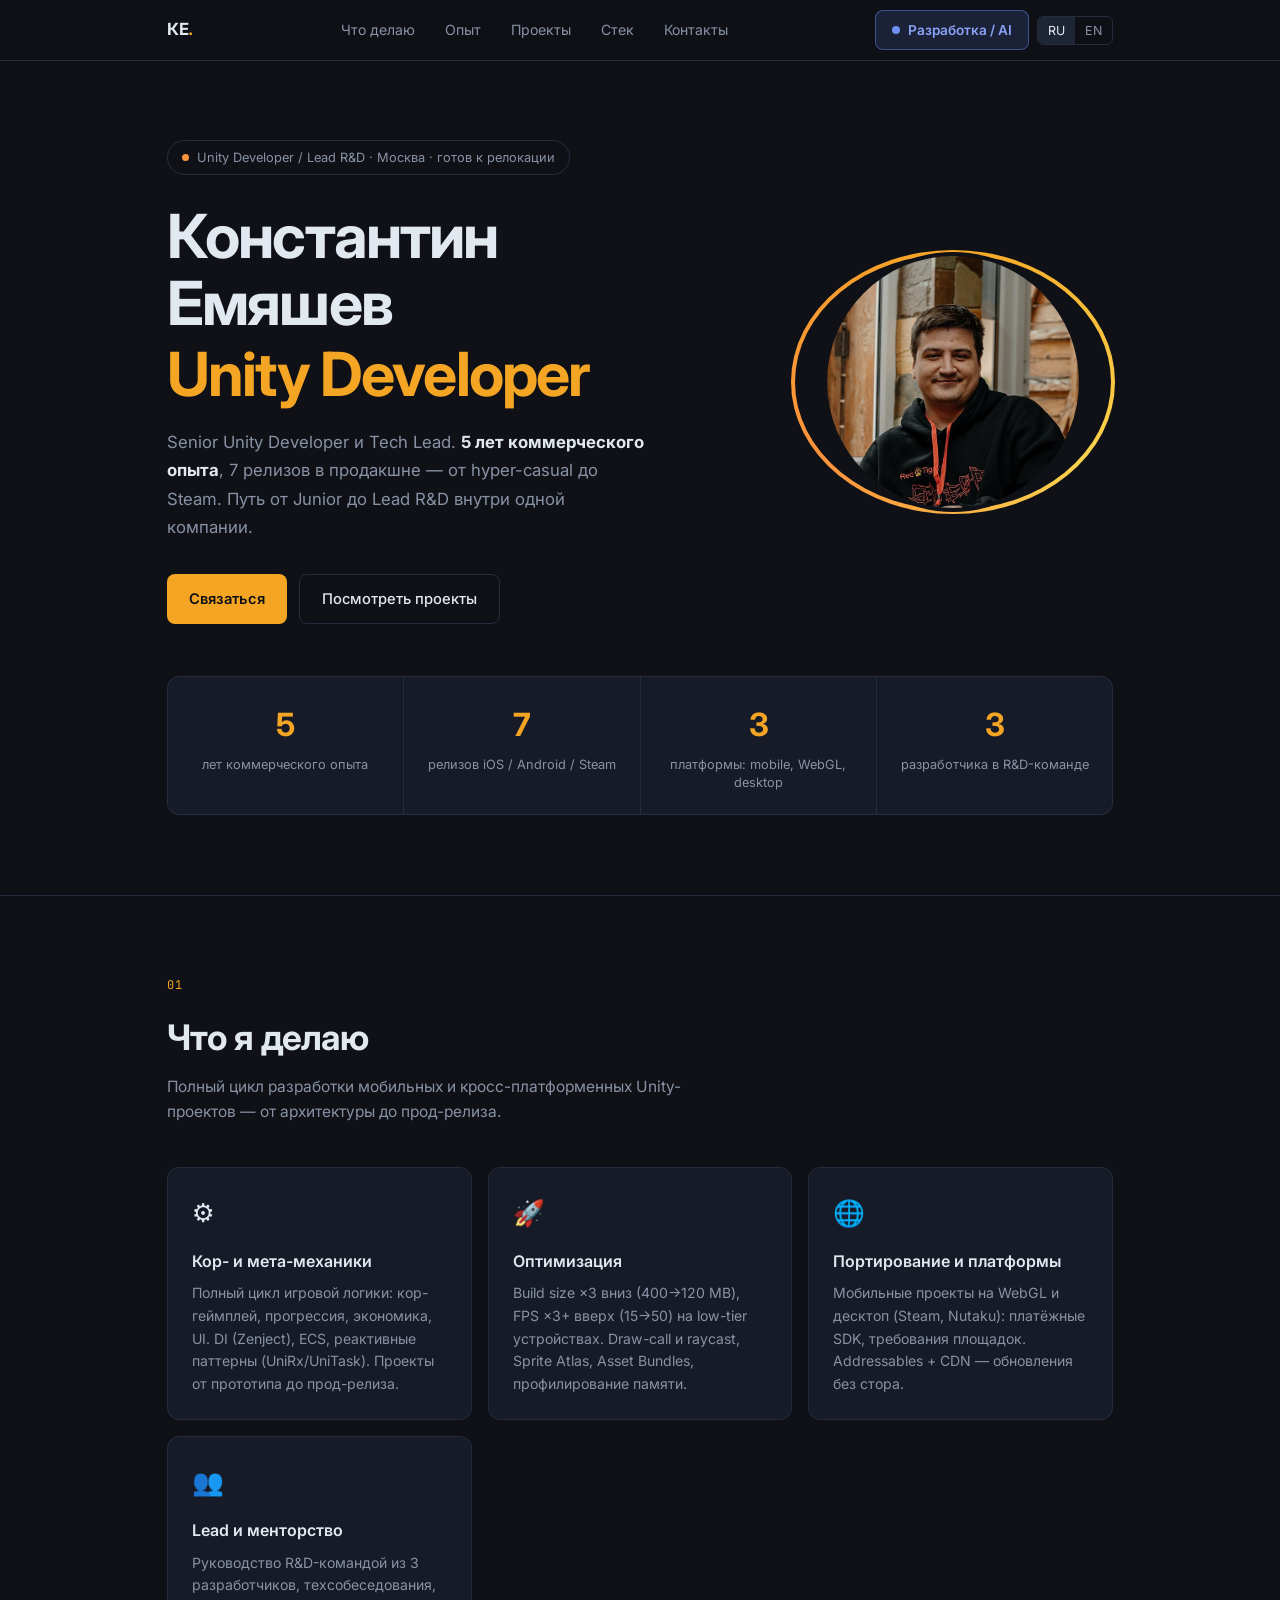
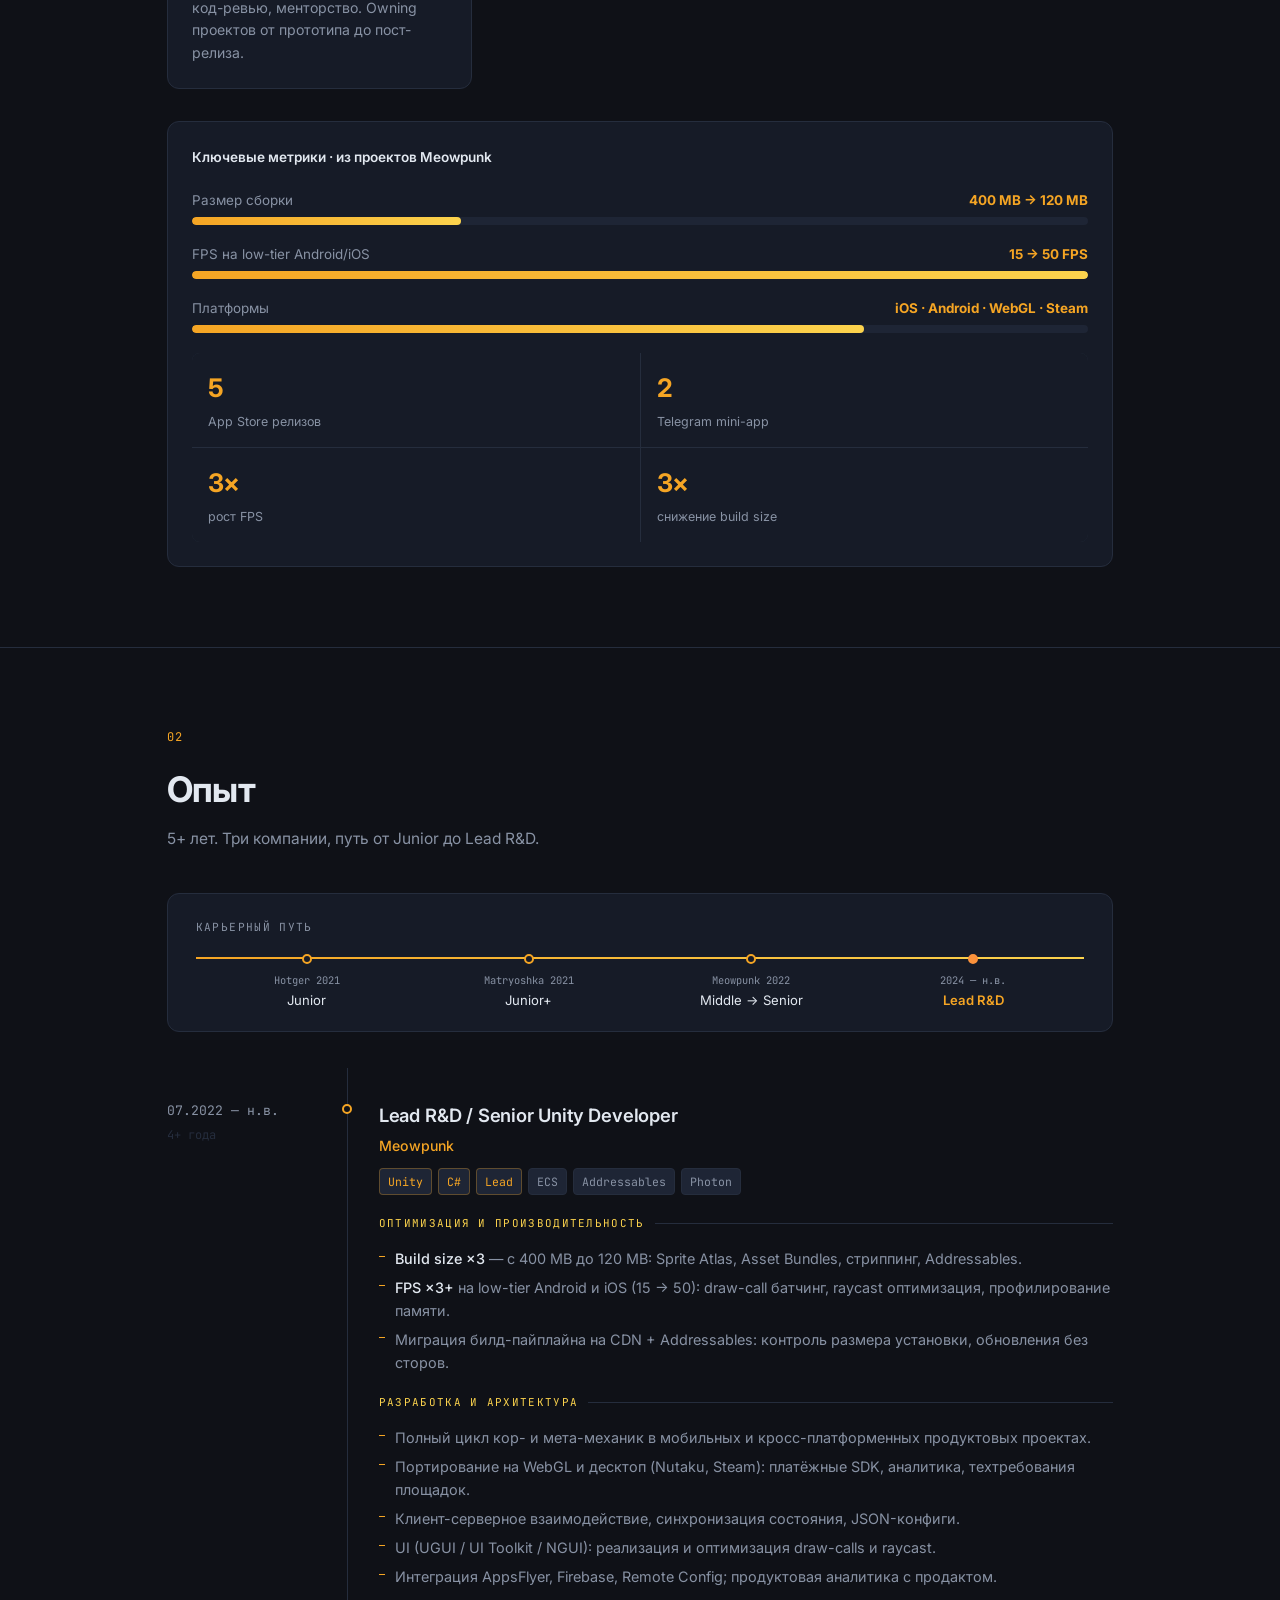
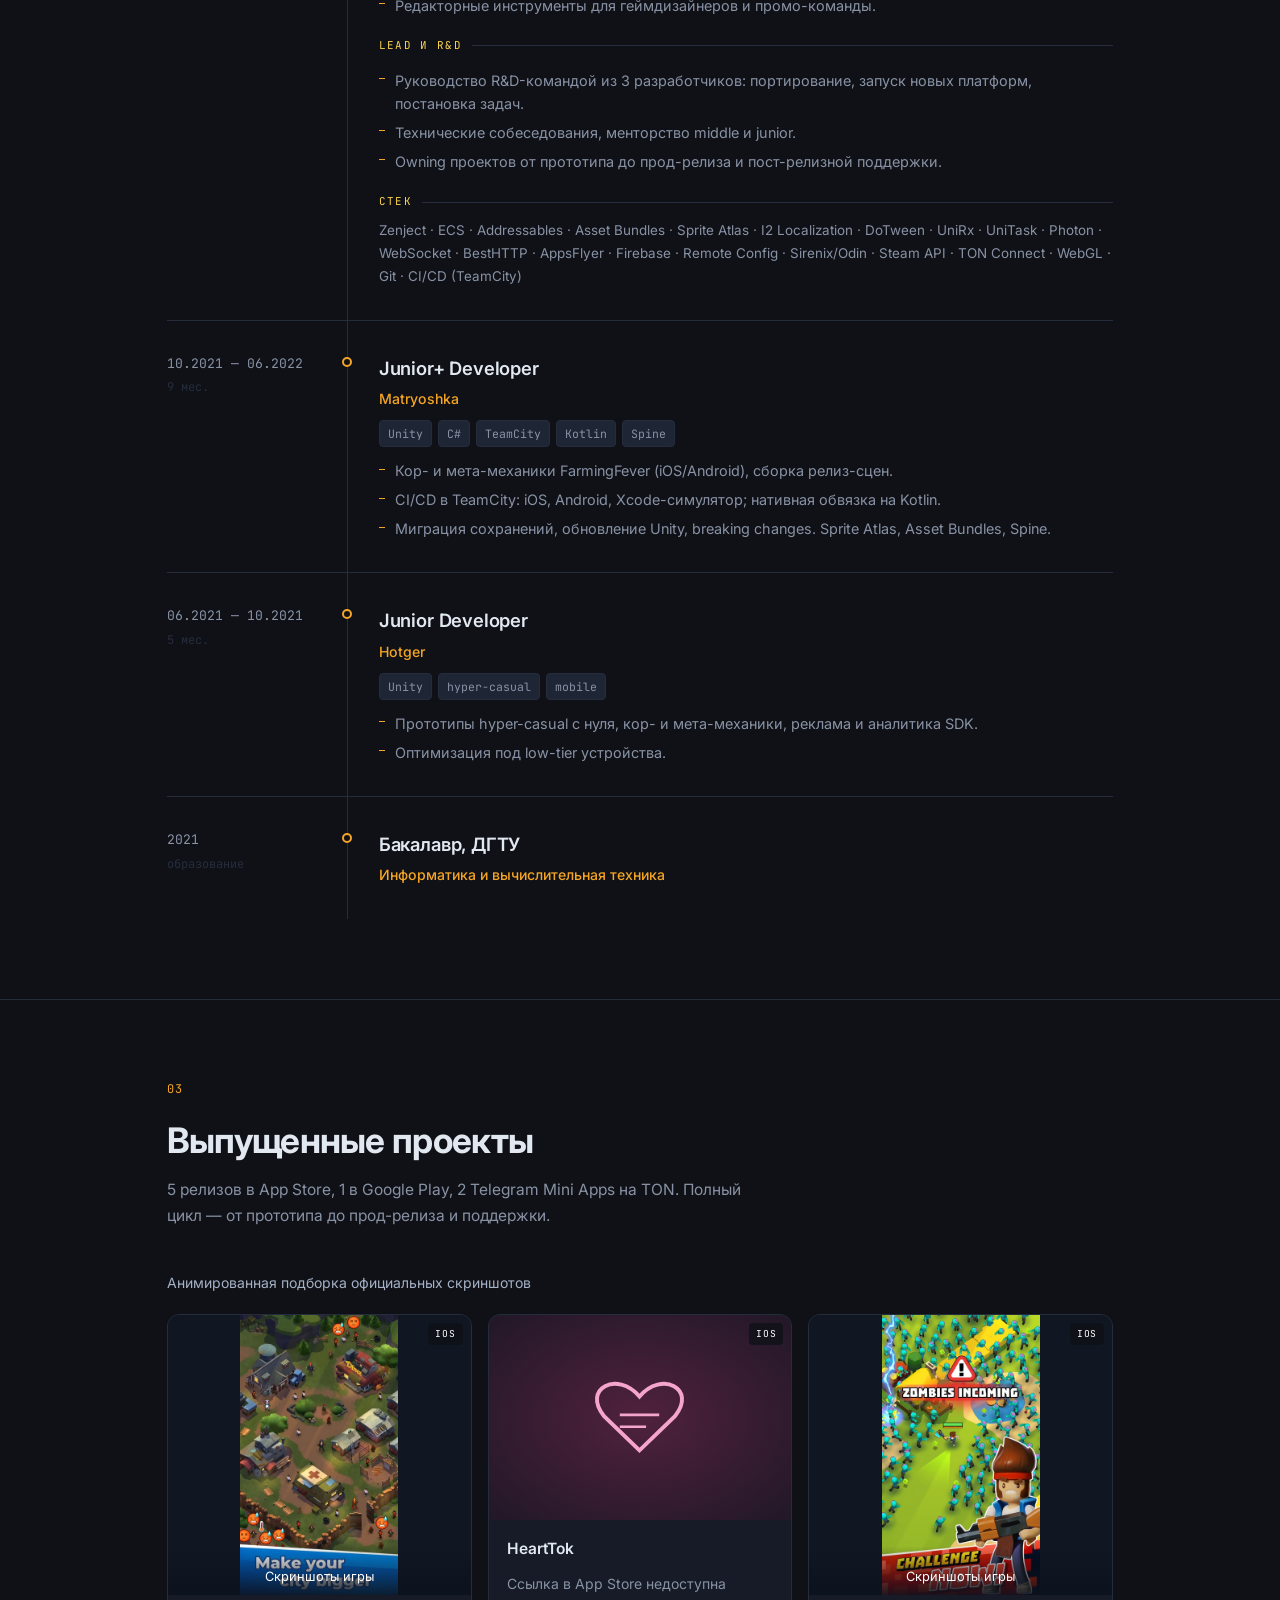
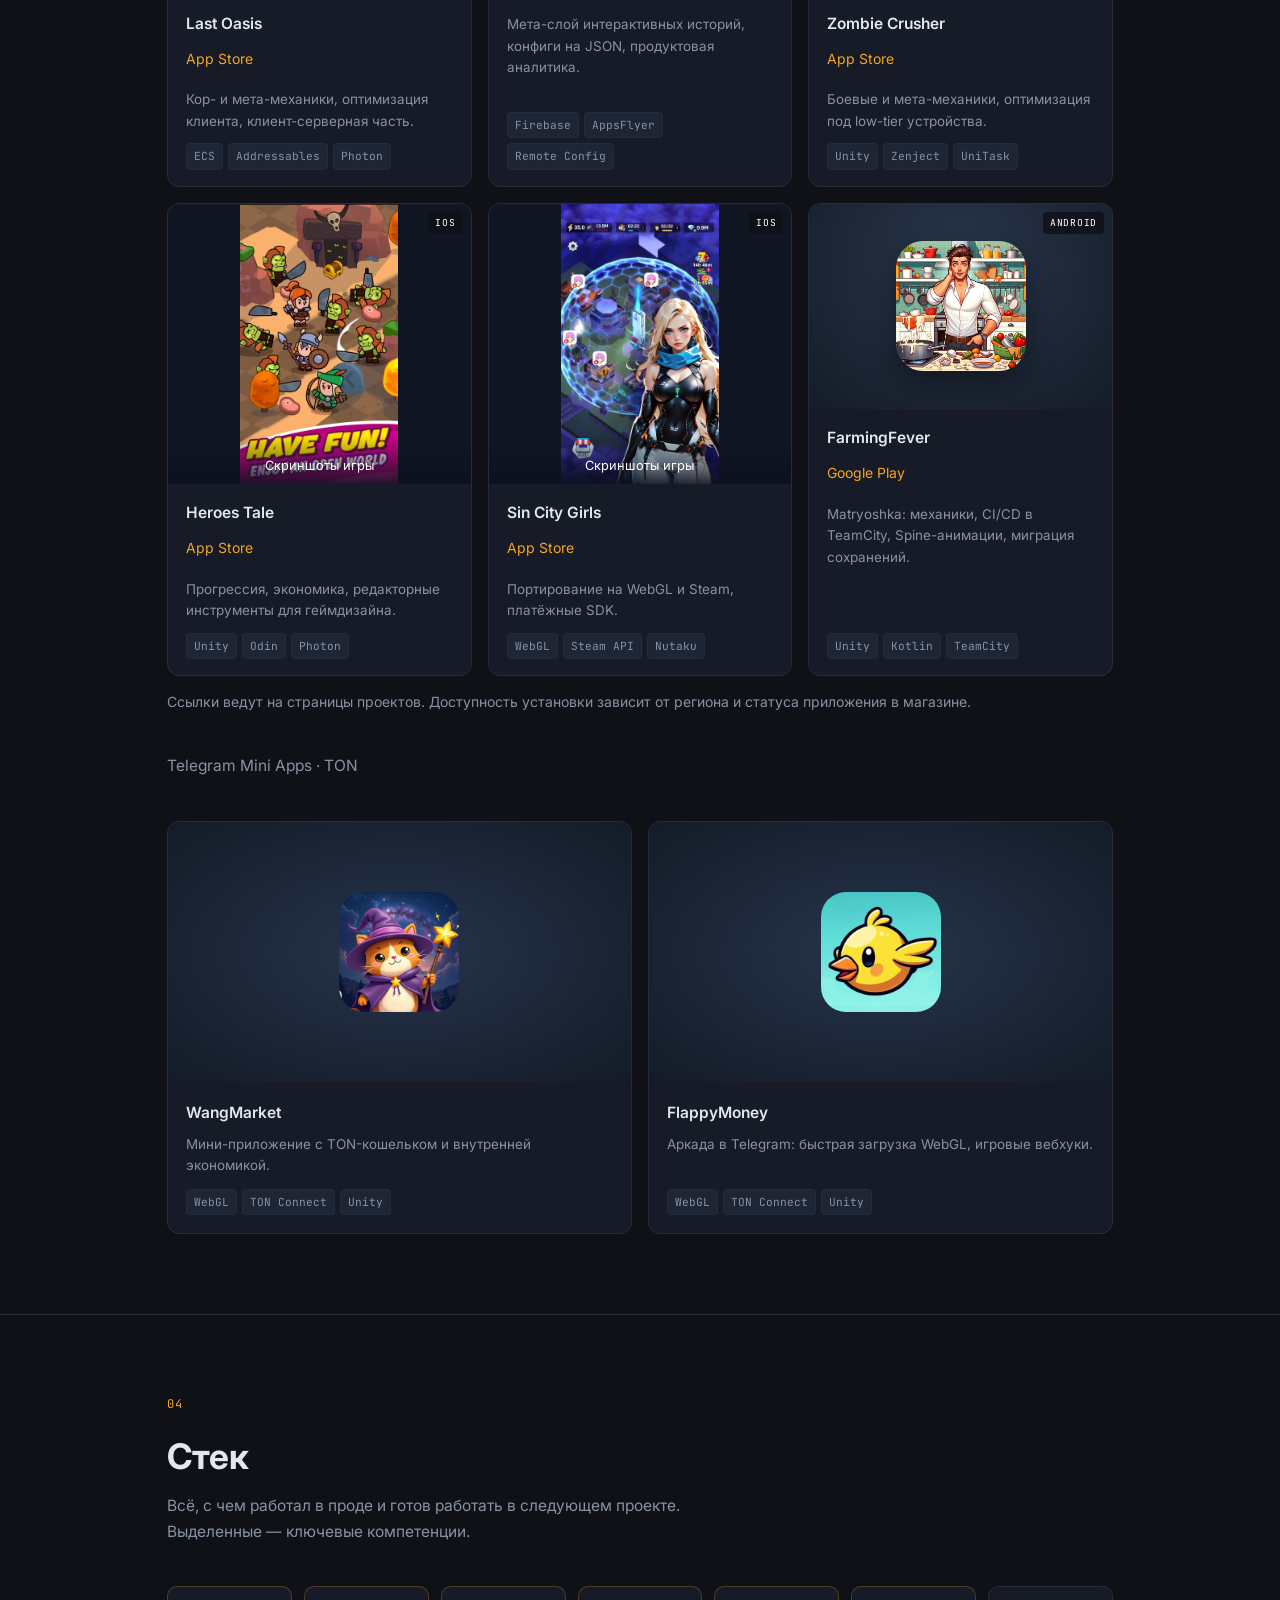
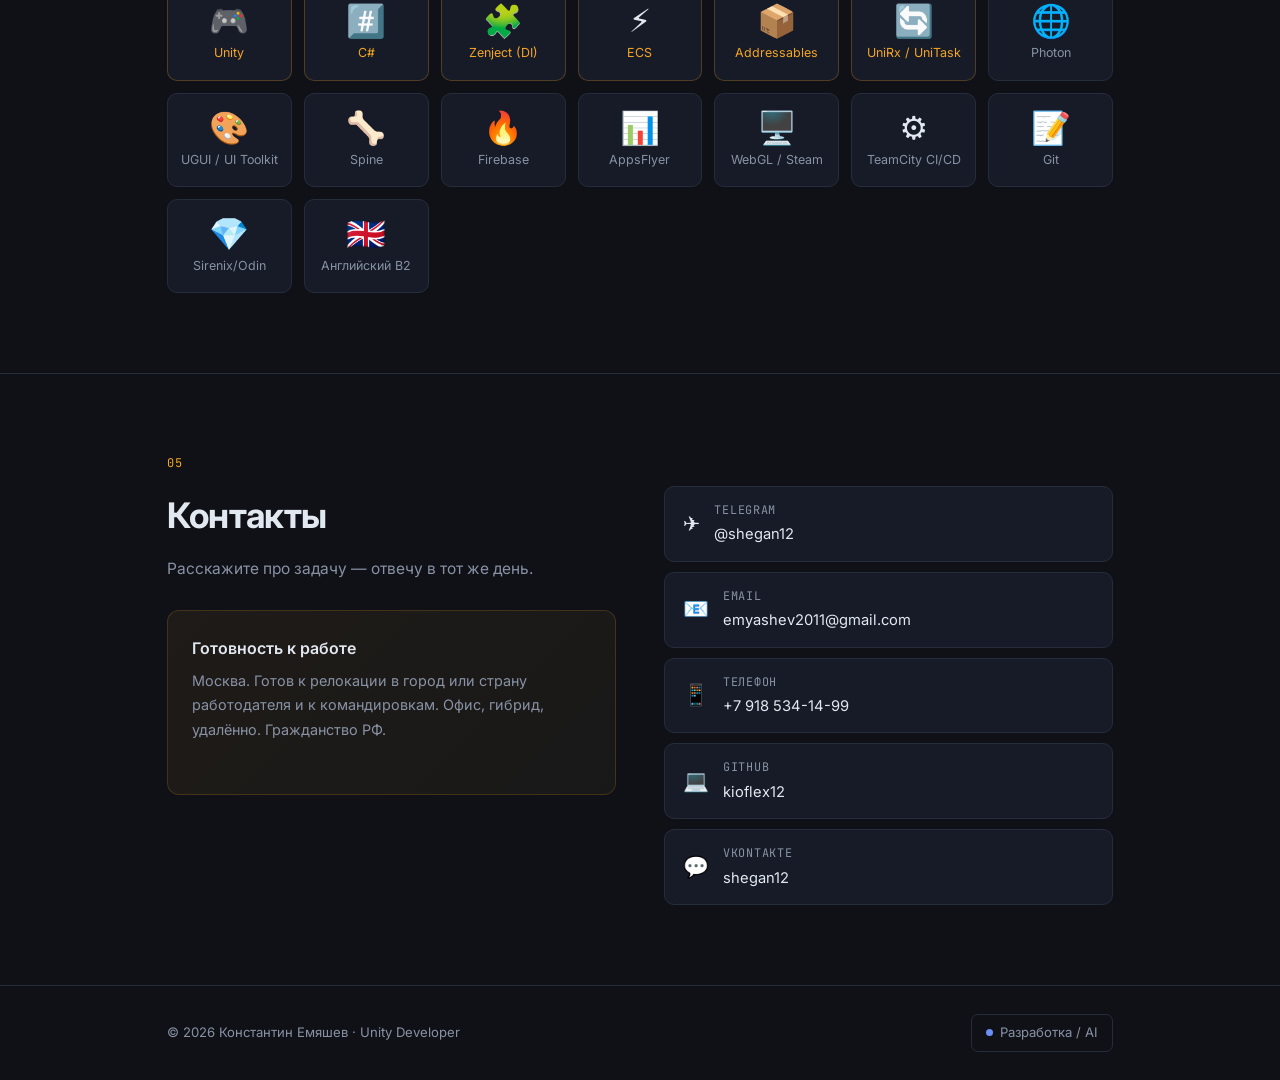
==== commit 6aaab603: "Show animated application interfaces and remove pause controls" ====
--- a/unity.html
+++ b/unity.html
@@ -428,7 +428,7 @@
   <h2 data-i="h-proj">Выпущенные проекты</h2>
   <p class="sec-sub" data-i="sub-proj">5 релизов в App Store, 1 в Google Play, 2 Telegram Mini Apps на TON. Полный цикл — от прототипа до прод-релиза и поддержки.</p></div>
 
-  <div class="gallery-toolbar"><span data-i="gallery-note">Анимированная подборка официальных скриншотов</span><button type="button" class="gallery-toggle" aria-pressed="false" data-i="gallery-pause">Пауза</button></div><div class="shots-grid rv">
+  <div class="gallery-toolbar"><span data-i="gallery-note">Анимированная подборка официальных скриншотов</span></div><div class="shots-grid rv">
     <a class="shot-card" href="https://apps.apple.com/app/last-oasis/id6479317330" target="_blank" rel="noopener">
       <div class="shot-cover game-gallery animated-demo" data-demo="gallery"><img class="game-frame current" src="img/last-oasis-screen-1.jpg" alt="last-oasis — скриншот 1" loading="lazy" width="360" height="640"><img class="game-frame" src="img/last-oasis-screen-2.jpg" alt="last-oasis — скриншот 2" loading="lazy" width="360" height="640"><img class="game-frame" src="img/last-oasis-screen-3.jpg" alt="last-oasis — скриншот 3" loading="lazy" width="360" height="640"><span class="pf-tag">iOS</span><span class="gallery-caption" data-i="gallery-label">Скриншоты игры</span></div>
       <div class="shot-body"><h3>Last Oasis</h3><span class="project-destination">App Store</span><p data-i="r1">Кор- и мета-механики, оптимизация клиента, клиент-серверная часть.</p><div class="shot-tags"><span>ECS</span><span>Addressables</span><span>Photon</span></div></div>
--- a/motion.css
+++ b/motion.css
@@ -1,2 +1,3 @@
 /* Shared, dependency-free illustrative motion. */
 .animated-demo{--motion-accent:#98b3ff}.demo-scene{min-height:190px;display:flex;flex-direction:column;justify-content:center;gap:18px}.demo-input,.demo-result{padding:18px;border:1px solid #ffffff25;border-radius:12px;background:#10182790;font-size:.95rem;min-height:58px}.demo-result{border-color:#91dbc660;color:#b3efdc}.demo-process{display:flex;justify-content:center;gap:22px}.demo-process span{width:8px;height:8px;border-radius:50%;background:var(--motion-accent);opacity:.3;animation:packet 1.5s infinite}.demo-process span:nth-child(2){animation-delay:.2s}.demo-process span:nth-child(3){animation-delay:.4s}.demo-scene.changing .demo-result{animation:result-in .5s ease-out}.demo-bottom,.pipeline-top,.gallery-toolbar{display:flex;justify-content:space-between;align-items:center;gap:15px;font-size:.875rem;color:#a5b1c5}.demo-bottom{border-top:1px solid #ffffff18;padding-top:14px}.motion-toggle,.motion-restart,.gallery-toggle{font:inherit;font-size:.875rem;cursor:pointer;color:#dce6fc;background:#1b273a;border:1px solid #53617c;border-radius:7px;padding:6px 12px;min-height:36px}.motion-toggle:hover,.motion-restart:hover,.gallery-toggle:hover{background:#30405c}.pipeline-demo{border:1px solid #2a3446;border-radius:18px;background:#151d2a;overflow:hidden}.pipeline-top{padding:20px 24px;border-bottom:1px solid #2a3446}.pipeline-top>div{display:flex;gap:8px}.pipeline-layout{display:grid;grid-template-columns:1.3fr 1fr;gap:40px;padding:36px}.pipeline-map{min-width:0}.pipe-row{display:flex;gap:10px;justify-content:center}.pipe-row span,.pipe-node{border:1px solid #344158;border-radius:9px;background:#1b2638;padding:14px;text-align:center;color:#b4c0d6;transition:border-color .4s,background .4s,box-shadow .4s}.pipe-row span{flex:1;font-size:.875rem;padding:12px 7px}.pipe-node small{display:block;color:#8a9ab7;letter-spacing:.12em;font: .75rem Consolas,monospace;margin-bottom:6px}.pipe-node strong{font-weight:500;font-size:.875rem}.pipe-node.active,.pipe-row.active span{border-color:#98b3ff;background:#243657;box-shadow:0 0 28px #7899ef22;color:white}.pipe-node.done,.pipe-row.done span{border-color:#528d80}.pipe-wire{width:2px;height:26px;background:#33445f;margin:auto;position:relative;overflow:hidden}.pipe-wire::after{content:'';position:absolute;inset:0;background:linear-gradient(transparent,#98b3ff,transparent);transform:translateY(-100%)}.active+.pipe-wire::after{animation:wire-flow 1.3s linear infinite}.orchestrator{border-color:#637cb0;background:#202f49}.pipeline-console{background:#0d1420;border:1px solid #29374d;border-radius:12px;padding:24px;display:flex;flex-direction:column;min-width:0}.console-title{font: .875rem Consolas,monospace;color:#aabedc;display:flex;justify-content:space-between;gap:10px;border-bottom:1px solid #29374d;padding-bottom:18px}.run-position{color:#91dbc6}.run-log{list-style:none;margin:25px 0;padding:0;display:grid;gap:18px;font: .875rem/1.6 Consolas,monospace}.run-log li{color:#6d7d97;display:flex;gap:10px}.run-log li::before{content:'·';width:16px;flex:none}.run-log li.done{color:#91dbc6}.run-log li.done::before{content:'✓'}.run-log li.active{color:#e0e9ff}.run-log li.active::before{content:'›';color:#98b3ff}.run-explanation{margin-top:auto;color:#b8c6dc;font-size:.95rem;padding-top:24px;min-height:115px}.run-progress{height:3px;background:#26354d;margin-top:24px;overflow:hidden}.run-progress i{display:block;height:100%;background:#91dbc6;width:0;transition:width .5s}.is-paused *{animation-play-state:paused!important}.gallery-toolbar{margin-bottom:20px}.game-gallery.shot-cover{height:280px;position:relative;background:#101722;overflow:hidden}.game-gallery.shot-cover img.game-frame{position:absolute;inset:0;width:100%;height:100%;object-fit:contain;border-radius:0;box-shadow:none;opacity:0;transform:scale(1.025);transition:opacity 1s ease,transform 4s ease;z-index:0}.game-gallery.shot-cover img.game-frame.current{opacity:1;transform:scale(1);z-index:1}.gallery-caption{position:absolute;bottom:0;left:0;right:0;z-index:2;text-align:center;padding:20px 8px 8px;background:linear-gradient(transparent,#0c121de6);font-size:.8rem;font-weight:400;color:white;letter-spacing:0}.game-gallery .pf-tag{z-index:3}.game-gallery.is-paused img{transition:none!important}@keyframes packet{50%{opacity:1;box-shadow:0 0 12px #98b3ff80}}@keyframes result-in{from{opacity:.25;transform:translateY(7px)}to{opacity:1;transform:translateY(0)}}@keyframes wire-flow{to{transform:translateY(100%)}}@media(max-width:700px){.pipeline-layout{grid-template-columns:1fr;padding:20px;gap:24px}.pipeline-top{align-items:flex-start;flex-direction:column}.pipeline-console{padding:20px}.pipe-row{gap:6px}.pipe-row span{font-size:.75rem}.pipe-node strong{font-size:.8rem}.gallery-toolbar{align-items:flex-start}.gallery-toolbar>span{max-width:70%}.nav-links{gap:16px}}@media(prefers-reduced-motion:reduce){.animated-demo *{animation:none!important;transition:none!important}}
+.app-preview{border-radius:12px;overflow:hidden;box-shadow:0 18px 40px #0005;font:14px/1.4 system-ui,sans-serif}.project-art{padding:25px;gap:20px}.mini-window{display:flex;align-items:center;gap:5px;padding:10px;background:#14171d;border-bottom:1px solid #303640}.mini-window i{width:6px;height:6px;background:#657080;border-radius:50%}.mini-window span{margin-left:8px;color:#bdc5d1;font-size:12px}.deck-preview{background:#0e1014;color:#dce0e7}.deck-tools{display:flex;gap:15px;padding:14px;align-items:center}.deck-tools span{font-size:11px;color:#e5845e}.deck-tools b{margin-left:auto}.kanban{position:relative;display:grid;grid-template-columns:repeat(3,1fr);gap:7px;padding:0 10px 12px;min-height:245px}.kanban-col{background:#171b22;border-radius:7px;padding:8px;min-width:0}.column-label{font-size:11px;color:#a2acbd;margin-bottom:12px}.quiet-card,.moving-task{background:#232a35;border:1px solid #394354;border-radius:6px;padding:9px;display:flex;flex-direction:column;gap:7px;font-size:11px}.quiet-card{margin-top:125px;opacity:.7}.quiet-card small,.moving-task small{font-size:10px;color:#9ca9bc}.quiet-card em{color:#91dbc6;font-style:normal}.moving-task{position:absolute;top:38px;left:18px;width:calc((100% - 60px)/3);border-color:#e5845e;transition:transform 1s ease;z-index:2;box-shadow:0 6px 18px #0005}.animated-demo[data-frame="1"] .moving-task{transform:translateX(calc(100% + 11px))}.animated-demo[data-frame="2"] .moving-task{transform:translateX(calc(200% + 22px))}.branch-name{color:#b5c0d2;font-size:10px}.task-state{color:#eaa687;font-size:10px}.context-meter{height:3px;background:#394354}.context-meter i{display:block;width:32%;height:100%;background:#e5845e}.deck-terminal{padding:12px;min-height:50px;background:#171b22;display:flex;gap:7px;font:11px/1.5 Consolas,monospace;color:#b8c8dd}.terminal-dot{width:6px;height:6px;border-radius:50%;background:#91dbc6;flex:none;margin-top:5px}.finance-preview{background:#f4f3ef;color:#0b0b0b;width:min(100%,330px);margin:auto}.finance-header{display:flex;justify-content:space-between;padding:12px;background:#fcfcfb}.finance-room{display:flex;justify-content:space-between;background:#7a28ff;color:white;padding:11px 16px}.finance-summary{padding:18px;background:#fcfcfb}.finance-summary>small{color:#898781}.finance-total{display:block;font-size:31px;letter-spacing:-1px;margin:6px 0 14px}.finance-meter{height:6px;border-radius:4px;background:#eceae4}.finance-meter i{display:block;background:#7a28ff;width:41.3%;height:100%;border-radius:4px;transition:width 1s}.animated-demo[data-frame="2"] .finance-meter i{width:42.7%}.finance-tiles{display:flex;gap:30px;margin-top:14px}.finance-tiles small,.finance-tiles b{display:block}.finance-tiles small{font-size:11px;color:#898781}.finance-tiles b{font-size:16px;margin-top:4px}.finance-list{padding:12px 16px}.list-heading{font-weight:600;font-size:12px;margin-bottom:8px}.new-expense,.expense-row{display:flex;align-items:center;gap:9px;padding:9px 0;border-bottom:1px solid #e1e0d9}.new-expense{max-height:0;padding:0;opacity:0;overflow:hidden;transition:all .6s}.animated-demo[data-frame="2"] .new-expense{max-height:65px;padding:9px 0;opacity:1}.expense-row strong,.new-expense strong{font-size:12px}.expense-row small,.new-expense small{display:block;font-size:10px;color:#898781}.expense-row b,.new-expense b{margin-left:auto;font-size:12px}.expense-icon{padding:7px;background:#e0eaf8;color:#2a78d6;border-radius:9px}.expense-icon.taxi{background:#f8e9d4;color:#cb8622}.finance-bot{padding:10px 15px;background:#e7e3f1}.finance-bot>small{font-size:10px;color:#6f657f}.finance-message{background:#7a28ff;color:white;border-radius:10px 10px 2px 10px;padding:8px 12px;margin:5px 0 5px 30px;font-size:12px}.finance-reply{font-size:11px;color:#5e4b70}.finance-tabs{display:flex;justify-content:space-around;background:#fcfcfb;padding:12px;font-size:11px;color:#898781}.finance-tabs b{color:#7a28ff}.mail-preview{background:#182533;color:#e5ecf4;max-width:350px;width:100%;margin:auto}.telegram-header{display:flex;gap:10px;align-items:center;padding:14px;background:#223447}.telegram-header>span:last-child{margin-left:auto}.telegram-avatar{display:grid;place-items:center;background:#599bca;width:34px;height:34px;border-radius:50%;font-size:20px}.telegram-header small{display:block;color:#8ca5bc;font-size:11px}.telegram-chat{padding:15px;min-height:330px;background:radial-gradient(ellipse at top,#253f4c,#172733)}.chat-date{text-align:center;color:#8fa9b5;font-size:10px;margin-bottom:15px}.mail-bubble,.mail-result{background:#263f50;border-radius:10px;padding:12px}.mail-bubble small{font-size:9px;color:#88c4ee;display:block;margin-bottom:7px}.mail-bubble strong{font-size:14px}.mail-bubble p,.mail-result p{font-size:12px;margin:7px 0}.bubble-time{display:block;text-align:right;color:#8da9b8;font-size:9px}.mail-actions{display:flex;gap:3px;margin-top:4px}.mail-actions span,.draft-actions span{flex:1;text-align:center;background:#315567;border-radius:5px;padding:8px 3px;font-size:10px}.mail-result{margin-top:14px;opacity:0;transform:translateY(8px);transition:all .5s}.animated-demo[data-frame="1"] .mail-result,.animated-demo[data-frame="2"] .mail-result{opacity:1;transform:none}.mail-result-title{font-size:10px;color:#88c4ee}.draft-actions{display:none;gap:4px;margin-top:10px}.animated-demo[data-frame="2"] .draft-actions{display:flex}.animated-demo[data-frame="1"] .summary-action,.animated-demo[data-frame="2"] .reply-action{background:#4b87a5;color:white}.telegram-compose{display:flex;justify-content:space-between;padding:12px 16px;background:#223447;color:#8ca5bc;font-size:12px}.demo-bottom{font-size:11px}.art-footer{font-size:11px}@media(max-width:600px){.project-art{padding:18px}.moving-task{font-size:10px;padding:7px}.kanban-col{padding:6px}.column-label{font-size:10px}}
